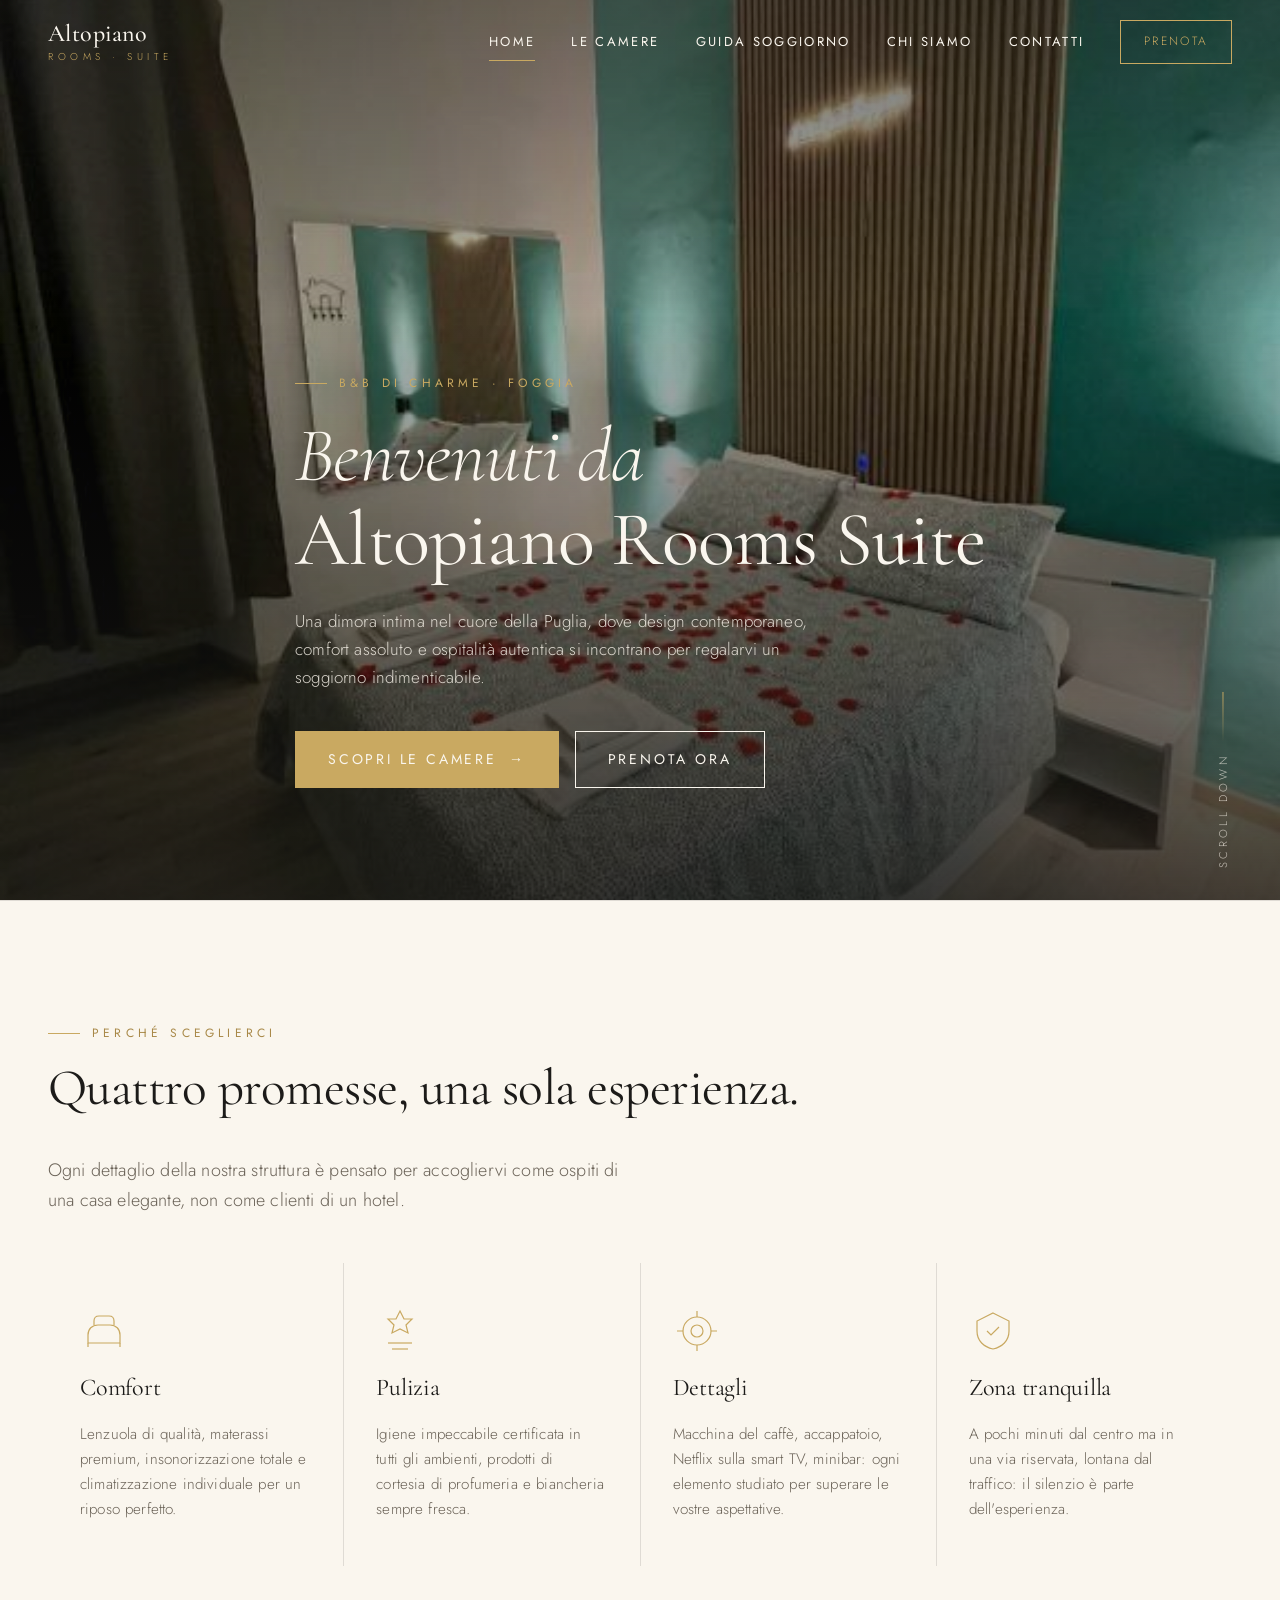
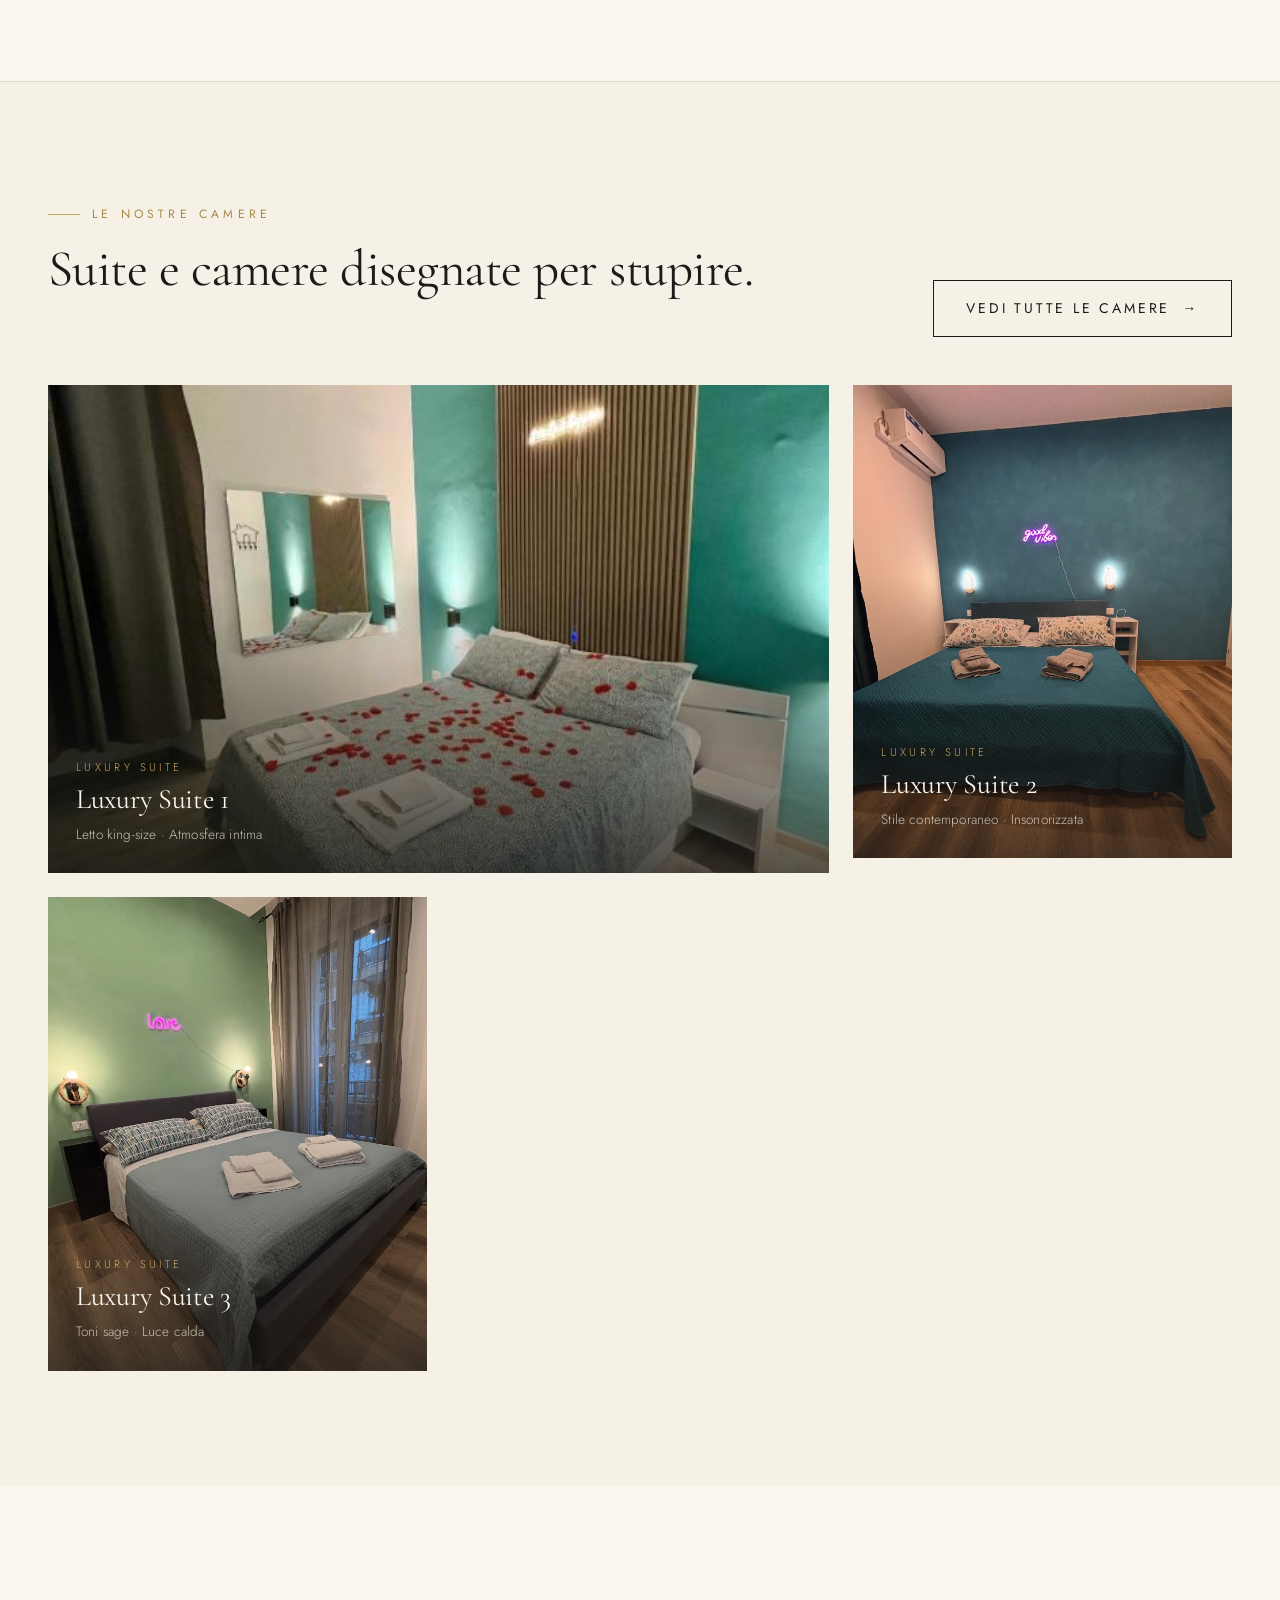
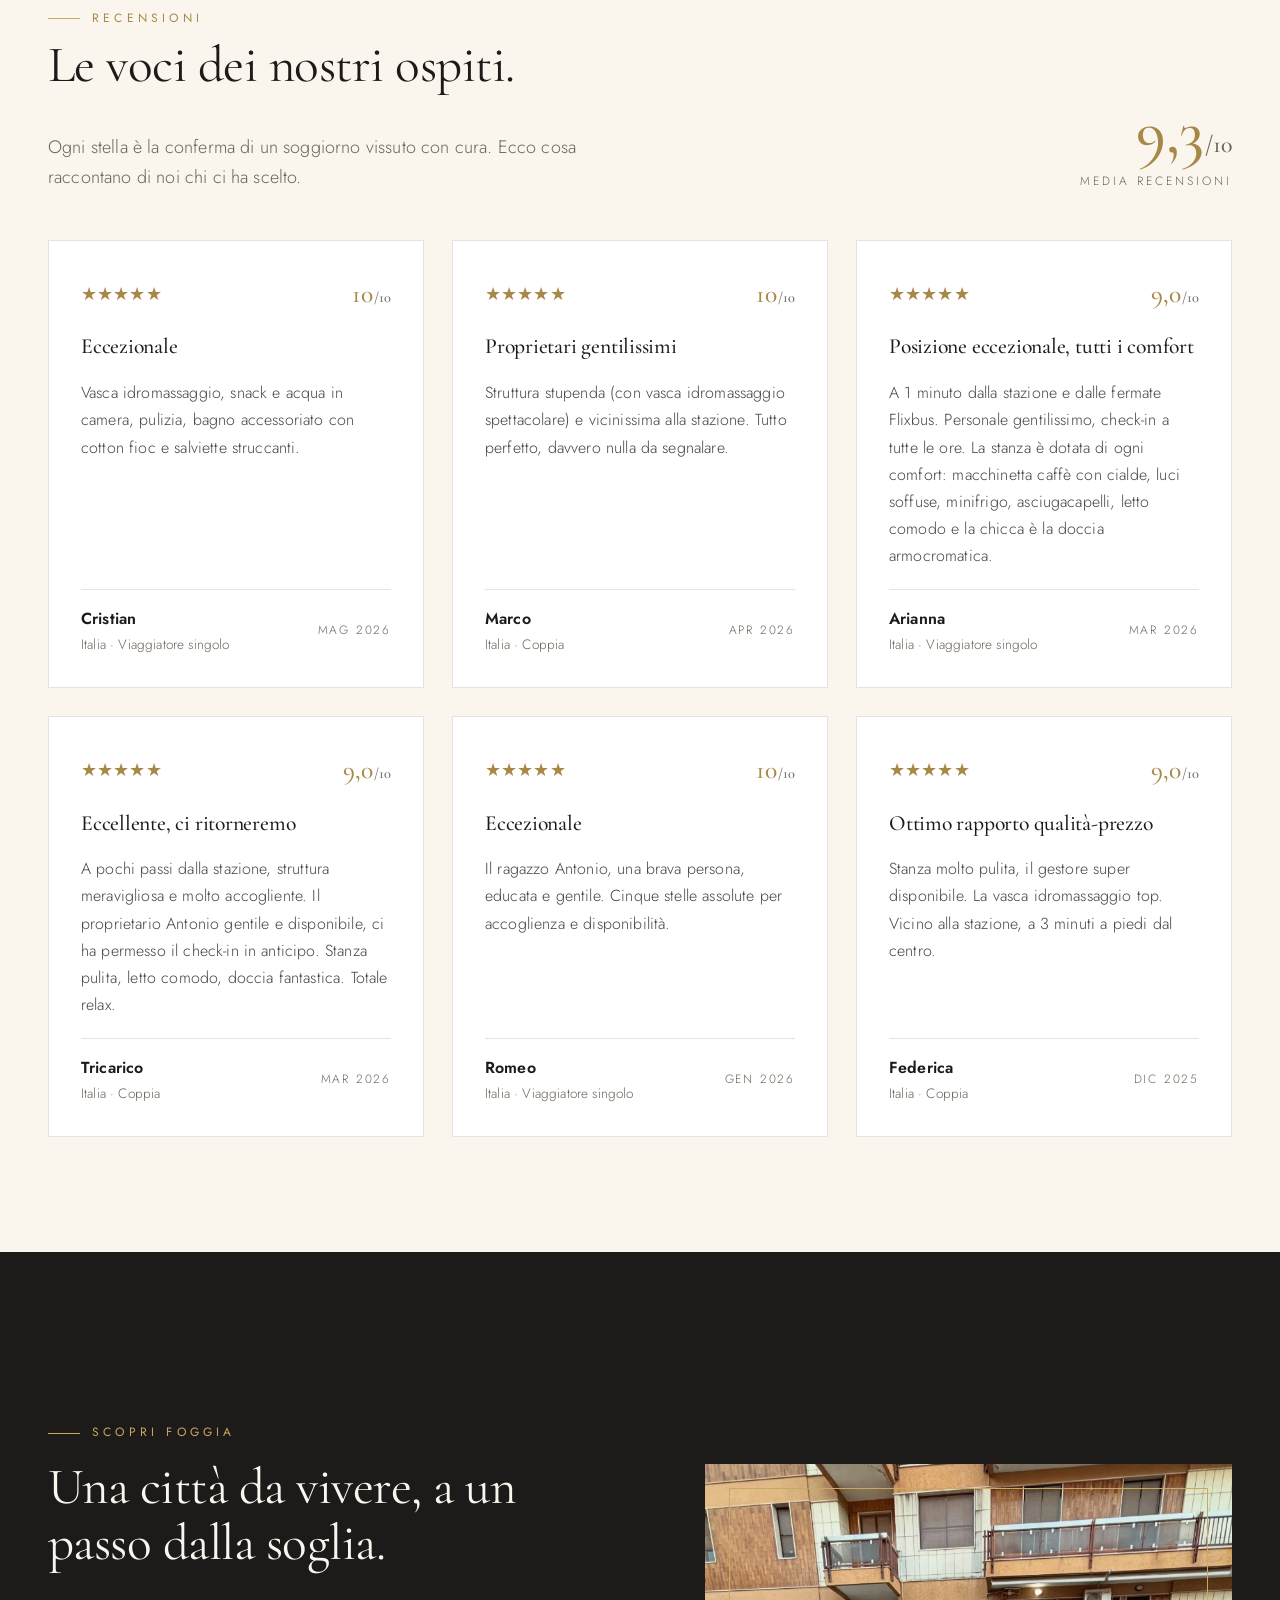
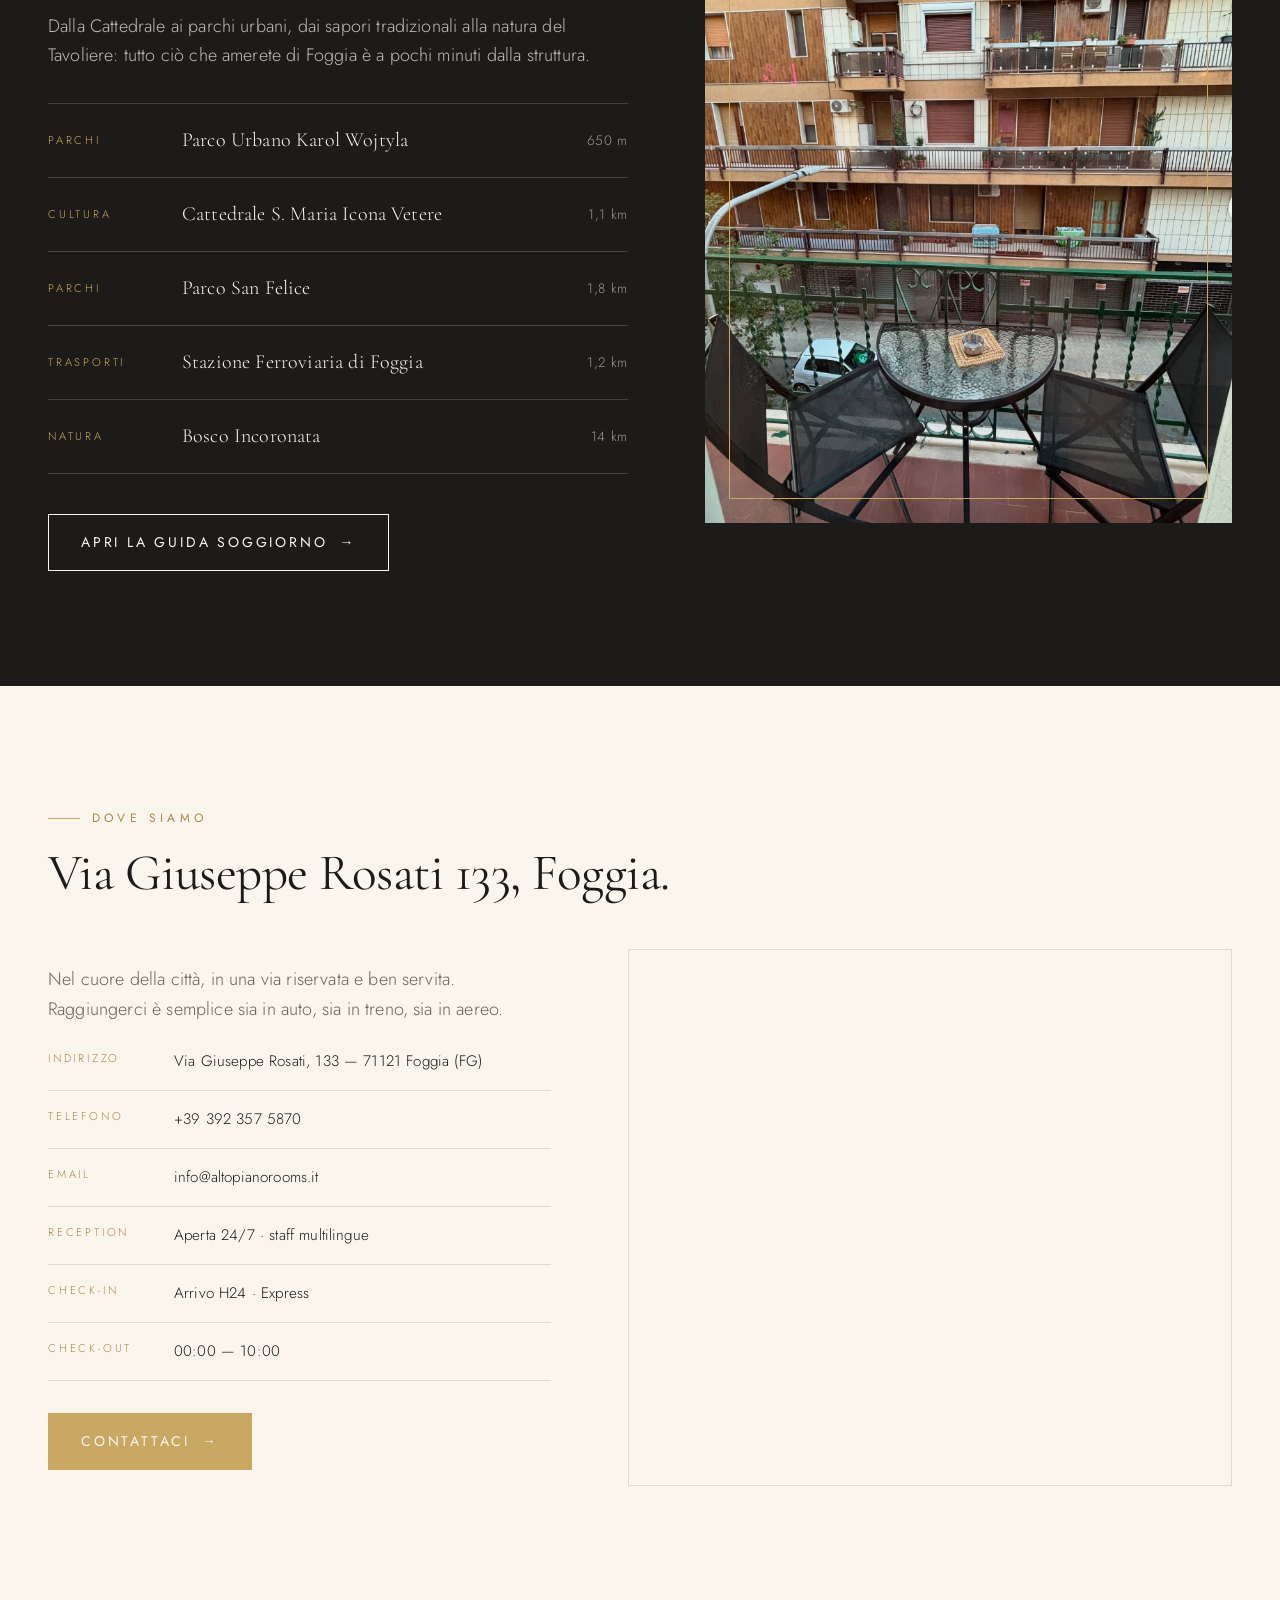
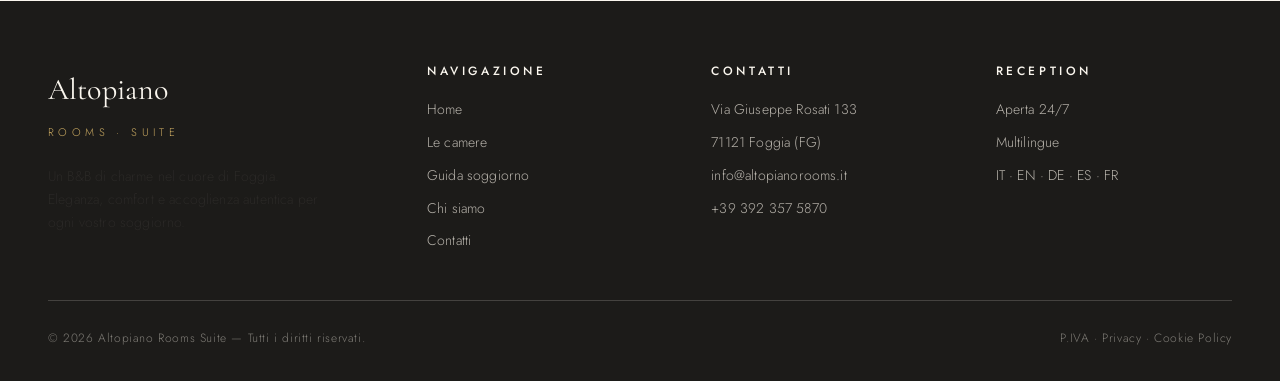
==== index.html @ 48d12ca9 "Primo commit - sito Altopiano Room Suite" ====
<!DOCTYPE html>
<html lang="it">
<head>
  <meta charset="UTF-8" />
  <meta name="viewport" content="width=device-width, initial-scale=1.0" />
  <title>Altopiano Rooms Suite — B&amp;B di charme a Foggia</title>
  <meta name="description" content="Altopiano Rooms Suite — soggiorno raffinato nel cuore di Foggia. Camere eleganti, jacuzzi, reception 24/7 e ospitalità pugliese.">

  <link rel="preconnect" href="https://fonts.googleapis.com" />
  <link rel="preconnect" href="https://fonts.gstatic.com" crossorigin />
  <link href="https://fonts.googleapis.com/css2?family=Cormorant+Garamond:ital,wght@0,300;0,400;0,500;0,600;1,300;1,400&family=Jost:wght@300;400;500;600&display=swap" rel="stylesheet" />

  <link rel="stylesheet" href="assets/css/style.css" />
</head>
<body>

  <!-- ============== NAV ============== -->
  <header class="nav nav--light" id="nav">
    <div class="wrap nav__inner">
      <a href="index.html" class="brand">
        <span class="brand__mark">Altopiano</span>
        <span class="brand__tag">Rooms · Suite</span>
      </a>

      <nav class="nav__menu" aria-label="Navigazione principale">
        <a class="nav__link is-active" href="index.html">Home</a>
        <a class="nav__link" href="camere.html">Le camere</a>
        <a class="nav__link" href="guida-soggiorno.html">Guida soggiorno</a>
        <a class="nav__link" href="chi-siamo.html">Chi siamo</a>
        <a class="nav__link" href="contatti.html">Contatti</a>
        <a class="nav__cta" href="contatti.html">Prenota</a>
      </nav>

      <button class="nav__toggle" aria-label="Menu" id="navToggle">
        <span></span><span></span><span></span>
      </button>
    </div>
  </header>

  <!-- ============== HERO ============== -->
  <section class="hero">
    <div class="hero__media">
      <img src="assets/images/camera-romance.jpg" alt="Camera Altopiano Rooms Suite" />
    </div>

    <div class="wrap hero__content">
      <span class="eyebrow hero__eyebrow">B&amp;B di charme · Foggia</span>
      <h1>
        Benvenuti da
        <span class="accent">Altopiano Rooms Suite</span>
      </h1>
      <p class="hero__sub">
        Una dimora intima nel cuore della Puglia, dove design contemporaneo,
        comfort assoluto e ospitalità autentica si incontrano per regalarvi
        un soggiorno indimenticabile.
      </p>
      <div class="hero__actions">
        <a class="btn btn--gold" href="camere.html">
          Scopri le camere
          <span class="arrow">→</span>
        </a>
        <a class="btn btn--ghost-light" href="contatti.html">Prenota ora</a>
      </div>
    </div>

    <span class="hero__scroll">Scroll down</span>
  </section>

  <!-- ============== PERCHÉ SCEGLIERCI ============== -->
  <section class="section why">
    <div class="wrap">
      <span class="eyebrow">Perché sceglierci</span>
      <h2 class="section-title">Quattro promesse, una sola esperienza.</h2>
      <p class="lead">
        Ogni dettaglio della nostra struttura è pensato per accogliervi
        come ospiti di una casa elegante, non come clienti di un hotel.
      </p>

      <div class="why__grid">
        <article class="feature reveal">
          <svg class="feature__icon" viewBox="0 0 48 48" fill="none" stroke="currentColor" stroke-width="1.2">
            <path d="M8 28c0-6 4-10 10-10h12c6 0 10 4 10 10v8H8v-8z"/>
            <path d="M14 18V14c0-3 2-5 5-5h10c3 0 5 2 5 5v4"/>
            <path d="M8 36v4M40 36v4"/>
          </svg>
          <h3>Comfort</h3>
          <p>Lenzuola di qualità, materassi premium, insonorizzazione totale e
             climatizzazione individuale per un riposo perfetto.</p>
        </article>

        <article class="feature reveal">
          <svg class="feature__icon" viewBox="0 0 48 48" fill="none" stroke="currentColor" stroke-width="1.2">
            <path d="M24 4l4 8h8l-6 6 2 8-8-4-8 4 2-8-6-6h8z"/>
            <path d="M12 36h24"/>
            <path d="M16 42h16"/>
          </svg>
          <h3>Pulizia</h3>
          <p>Igiene impeccabile certificata in tutti gli ambienti, prodotti di
             cortesia di profumeria e biancheria sempre fresca.</p>
        </article>

        <article class="feature reveal">
          <svg class="feature__icon" viewBox="0 0 48 48" fill="none" stroke="currentColor" stroke-width="1.2">
            <circle cx="24" cy="24" r="14"/>
            <circle cx="24" cy="24" r="6"/>
            <path d="M24 4v6M24 38v6M4 24h6M38 24h6"/>
          </svg>
          <h3>Dettagli</h3>
          <p>Macchina del caffè, accappatoio, Netflix sulla smart TV, minibar:
             ogni elemento studiato per superare le vostre aspettative.</p>
        </article>

        <article class="feature reveal">
          <svg class="feature__icon" viewBox="0 0 48 48" fill="none" stroke="currentColor" stroke-width="1.2">
            <path d="M24 6l16 8v10c0 10-7 16-16 18-9-2-16-8-16-18V14l16-8z"/>
            <path d="M18 24l4 4 8-8"/>
          </svg>
          <h3>Zona tranquilla</h3>
          <p>A pochi minuti dal centro ma in una via riservata, lontana dal
             traffico: il silenzio è parte dell'esperienza.</p>
        </article>
      </div>
    </div>
  </section>

  <!-- ============== SFOGLIA LE NOSTRE CAMERE ============== -->
  <section class="section">
    <div class="wrap">
      <div class="rooms__header">
        <div>
          <span class="eyebrow">Le nostre camere</span>
          <h2 class="section-title">Suite e camere disegnate per stupire.</h2>
        </div>
        <a class="btn btn--ghost" href="camere.html">
          Vedi tutte le camere <span class="arrow">→</span>
        </a>
      </div>

      <div class="rooms__grid">
        <a class="room-card room-card--lg" href="camere.html">
          <img src="assets/images/camera-romance.jpg" alt="Luxury Suite 1" />
          <div class="room-card__overlay">
            <span class="room-card__tag">Luxury Suite</span>
            <h3>Luxury Suite 1</h3>
            <span class="room-card__meta">Letto king-size · Atmosfera intima</span>
          </div>
        </a>

        <a class="room-card room-card--md" href="camere.html">
          <img src="assets/images/camera-goodvibes.png" alt="Luxury Suite 2" />
          <div class="room-card__overlay">
            <span class="room-card__tag">Luxury Suite</span>
            <h3>Luxury Suite 2</h3>
            <span class="room-card__meta">Stile contemporaneo · Insonorizzata</span>
          </div>
        </a>

        <a class="room-card room-card--md" href="camere.html">
          <img src="assets/images/camera-love.png" alt="Luxury Suite 3" />
          <div class="room-card__overlay">
            <span class="room-card__tag">Luxury Suite</span>
            <h3>Luxury Suite 3</h3>
            <span class="room-card__meta">Toni sage · Luce calda</span>
          </div>
        </a>
      </div>
    </div>
  </section>

  <!-- ============== RECENSIONI ============== -->
  <section class="section reviews" style="background:var(--ivory-warm, #f5f0e6);">
    <div class="wrap">
      <div style="display:flex; flex-wrap:wrap; align-items:end; justify-content:space-between; gap:2rem; margin-bottom:3rem;">
        <div>
          <span class="eyebrow">Recensioni</span>
          <h2 class="section-title" style="margin-top:.5rem;">Le voci dei nostri ospiti.</h2>
          <p class="lead" style="max-width:560px;">
            Ogni stella è la conferma di un soggiorno vissuto con cura.
            Ecco cosa raccontano di noi chi ci ha scelto.
          </p>
        </div>
        <div style="text-align:right;">
          <div style="font-family:var(--serif, 'Cormorant Garamond', serif); font-size:4rem; line-height:1; color:var(--sand-dark, #b8975a); font-weight:500;">9,3<span style="font-size:1.5rem; color:var(--muted, #999);">/10</span></div>
          <div style="font-size:.75rem; letter-spacing:.25em; text-transform:uppercase; color:var(--muted, #999); margin-top:.5rem;">Media recensioni</div>
        </div>
      </div>

      <div style="display:grid; grid-template-columns:repeat(auto-fit, minmax(300px, 1fr)); gap:1.75rem;">

        <!-- Recensione 1 -->
        <article style="background:#fff; padding:2rem; border:1px solid var(--line, #e5dfd3); display:flex; flex-direction:column; gap:1.25rem;">
          <div style="display:flex; align-items:center; justify-content:space-between;">
            <div style="display:flex; gap:.2rem; color:var(--sand-dark, #b8975a); font-size:1.1rem;">★★★★★</div>
            <span style="font-family:var(--serif, 'Cormorant Garamond', serif); font-size:1.6rem; color:var(--sand-dark, #b8975a); font-weight:500;">10<span style="font-size:.9rem; color:var(--muted, #999);">/10</span></span>
          </div>
          <h3 style="font-family:var(--serif, 'Cormorant Garamond', serif); font-size:1.35rem; margin:0; font-weight:500;">Eccezionale</h3>
          <p style="margin:0; line-height:1.7; color:#444;">
            Vasca idromassaggio, snack e acqua in camera, pulizia, bagno
            accessoriato con cotton fioc e salviette struccanti.
          </p>
          <div style="margin-top:auto; padding-top:1rem; border-top:1px solid var(--line, #e5dfd3); display:flex; justify-content:space-between; align-items:center;">
            <div>
              <div style="font-weight:600;">Cristian</div>
              <div style="font-size:.85rem; color:var(--muted, #999);">Italia · Viaggiatore singolo</div>
            </div>
            <span style="font-size:.75rem; letter-spacing:.15em; text-transform:uppercase; color:var(--muted, #999);">Mag 2026</span>
          </div>
        </article>

        <!-- Recensione 2 -->
        <article style="background:#fff; padding:2rem; border:1px solid var(--line, #e5dfd3); display:flex; flex-direction:column; gap:1.25rem;">
          <div style="display:flex; align-items:center; justify-content:space-between;">
            <div style="display:flex; gap:.2rem; color:var(--sand-dark, #b8975a); font-size:1.1rem;">★★★★★</div>
            <span style="font-family:var(--serif, 'Cormorant Garamond', serif); font-size:1.6rem; color:var(--sand-dark, #b8975a); font-weight:500;">10<span style="font-size:.9rem; color:var(--muted, #999);">/10</span></span>
          </div>
          <h3 style="font-family:var(--serif, 'Cormorant Garamond', serif); font-size:1.35rem; margin:0; font-weight:500;">Proprietari gentilissimi</h3>
          <p style="margin:0; line-height:1.7; color:#444;">
            Struttura stupenda (con vasca idromassaggio spettacolare) e vicinissima
            alla stazione. Tutto perfetto, davvero nulla da segnalare.
          </p>
          <div style="margin-top:auto; padding-top:1rem; border-top:1px solid var(--line, #e5dfd3); display:flex; justify-content:space-between; align-items:center;">
            <div>
              <div style="font-weight:600;">Marco</div>
              <div style="font-size:.85rem; color:var(--muted, #999);">Italia · Coppia</div>
            </div>
            <span style="font-size:.75rem; letter-spacing:.15em; text-transform:uppercase; color:var(--muted, #999);">Apr 2026</span>
          </div>
        </article>

        <!-- Recensione 3 -->
        <article style="background:#fff; padding:2rem; border:1px solid var(--line, #e5dfd3); display:flex; flex-direction:column; gap:1.25rem;">
          <div style="display:flex; align-items:center; justify-content:space-between;">
            <div style="display:flex; gap:.2rem; color:var(--sand-dark, #b8975a); font-size:1.1rem;">★★★★★</div>
            <span style="font-family:var(--serif, 'Cormorant Garamond', serif); font-size:1.6rem; color:var(--sand-dark, #b8975a); font-weight:500;">9,0<span style="font-size:.9rem; color:var(--muted, #999);">/10</span></span>
          </div>
          <h3 style="font-family:var(--serif, 'Cormorant Garamond', serif); font-size:1.35rem; margin:0; font-weight:500;">Posizione eccezionale, tutti i comfort</h3>
          <p style="margin:0; line-height:1.7; color:#444;">
            A 1 minuto dalla stazione e dalle fermate Flixbus. Personale gentilissimo,
            check-in a tutte le ore. La stanza è dotata di ogni comfort: macchinetta
            caffè con cialde, luci soffuse, minifrigo, asciugacapelli, letto comodo
            e la chicca è la doccia armocromatica.
          </p>
          <div style="margin-top:auto; padding-top:1rem; border-top:1px solid var(--line, #e5dfd3); display:flex; justify-content:space-between; align-items:center;">
            <div>
              <div style="font-weight:600;">Arianna</div>
              <div style="font-size:.85rem; color:var(--muted, #999);">Italia · Viaggiatore singolo</div>
            </div>
            <span style="font-size:.75rem; letter-spacing:.15em; text-transform:uppercase; color:var(--muted, #999);">Mar 2026</span>
          </div>
        </article>

        <!-- Recensione 4 -->
        <article style="background:#fff; padding:2rem; border:1px solid var(--line, #e5dfd3); display:flex; flex-direction:column; gap:1.25rem;">
          <div style="display:flex; align-items:center; justify-content:space-between;">
            <div style="display:flex; gap:.2rem; color:var(--sand-dark, #b8975a); font-size:1.1rem;">★★★★★</div>
            <span style="font-family:var(--serif, 'Cormorant Garamond', serif); font-size:1.6rem; color:var(--sand-dark, #b8975a); font-weight:500;">9,0<span style="font-size:.9rem; color:var(--muted, #999);">/10</span></span>
          </div>
          <h3 style="font-family:var(--serif, 'Cormorant Garamond', serif); font-size:1.35rem; margin:0; font-weight:500;">Eccellente, ci ritorneremo</h3>
          <p style="margin:0; line-height:1.7; color:#444;">
            A pochi passi dalla stazione, struttura meravigliosa e molto accogliente.
            Il proprietario Antonio gentile e disponibile, ci ha permesso il check-in
            in anticipo. Stanza pulita, letto comodo, doccia fantastica. Totale relax.
          </p>
          <div style="margin-top:auto; padding-top:1rem; border-top:1px solid var(--line, #e5dfd3); display:flex; justify-content:space-between; align-items:center;">
            <div>
              <div style="font-weight:600;">Tricarico</div>
              <div style="font-size:.85rem; color:var(--muted, #999);">Italia · Coppia</div>
            </div>
            <span style="font-size:.75rem; letter-spacing:.15em; text-transform:uppercase; color:var(--muted, #999);">Mar 2026</span>
          </div>
        </article>

        <!-- Recensione 5 -->
        <article style="background:#fff; padding:2rem; border:1px solid var(--line, #e5dfd3); display:flex; flex-direction:column; gap:1.25rem;">
          <div style="display:flex; align-items:center; justify-content:space-between;">
            <div style="display:flex; gap:.2rem; color:var(--sand-dark, #b8975a); font-size:1.1rem;">★★★★★</div>
            <span style="font-family:var(--serif, 'Cormorant Garamond', serif); font-size:1.6rem; color:var(--sand-dark, #b8975a); font-weight:500;">10<span style="font-size:.9rem; color:var(--muted, #999);">/10</span></span>
          </div>
          <h3 style="font-family:var(--serif, 'Cormorant Garamond', serif); font-size:1.35rem; margin:0; font-weight:500;">Eccezionale</h3>
          <p style="margin:0; line-height:1.7; color:#444;">
            Il ragazzo Antonio, una brava persona, educata e gentile. Cinque stelle
            assolute per accoglienza e disponibilità.
          </p>
          <div style="margin-top:auto; padding-top:1rem; border-top:1px solid var(--line, #e5dfd3); display:flex; justify-content:space-between; align-items:center;">
            <div>
              <div style="font-weight:600;">Romeo</div>
              <div style="font-size:.85rem; color:var(--muted, #999);">Italia · Viaggiatore singolo</div>
            </div>
            <span style="font-size:.75rem; letter-spacing:.15em; text-transform:uppercase; color:var(--muted, #999);">Gen 2026</span>
          </div>
        </article>

        <!-- Recensione 6 -->
        <article style="background:#fff; padding:2rem; border:1px solid var(--line, #e5dfd3); display:flex; flex-direction:column; gap:1.25rem;">
          <div style="display:flex; align-items:center; justify-content:space-between;">
            <div style="display:flex; gap:.2rem; color:var(--sand-dark, #b8975a); font-size:1.1rem;">★★★★★</div>
            <span style="font-family:var(--serif, 'Cormorant Garamond', serif); font-size:1.6rem; color:var(--sand-dark, #b8975a); font-weight:500;">9,0<span style="font-size:.9rem; color:var(--muted, #999);">/10</span></span>
          </div>
          <h3 style="font-family:var(--serif, 'Cormorant Garamond', serif); font-size:1.35rem; margin:0; font-weight:500;">Ottimo rapporto qualità-prezzo</h3>
          <p style="margin:0; line-height:1.7; color:#444;">
            Stanza molto pulita, il gestore super disponibile. La vasca idromassaggio
            top. Vicino alla stazione, a 3 minuti a piedi dal centro.
          </p>
          <div style="margin-top:auto; padding-top:1rem; border-top:1px solid var(--line, #e5dfd3); display:flex; justify-content:space-between; align-items:center;">
            <div>
              <div style="font-weight:600;">Federica</div>
              <div style="font-size:.85rem; color:var(--muted, #999);">Italia · Coppia</div>
            </div>
            <span style="font-size:.75rem; letter-spacing:.15em; text-transform:uppercase; color:var(--muted, #999);">Dic 2025</span>
          </div>
        </article>

      </div>
    </div>
  </section>

  <!-- ============== SCOPRI FOGGIA ============== -->
  <section class="section foggia">
    <div class="wrap">
      <div class="foggia__grid">
        <div>
          <span class="eyebrow">Scopri Foggia</span>
          <h2 class="section-title">Una città da vivere, a un passo dalla soglia.</h2>
          <p class="lead">
            Dalla Cattedrale ai parchi urbani, dai sapori tradizionali alla
            natura del Tavoliere: tutto ciò che amerete di Foggia è a pochi
            minuti dalla struttura.
          </p>

          <div class="foggia__list">
            <div class="foggia__item">
              <span class="foggia__item__cat">Parchi</span>
              <span class="foggia__item__name">Parco Urbano Karol Wojtyla</span>
              <span class="foggia__item__dist">650 m</span>
            </div>
            <div class="foggia__item">
              <span class="foggia__item__cat">Cultura</span>
              <span class="foggia__item__name">Cattedrale S. Maria Icona Vetere</span>
              <span class="foggia__item__dist">1,1 km</span>
            </div>
            <div class="foggia__item">
              <span class="foggia__item__cat">Parchi</span>
              <span class="foggia__item__name">Parco San Felice</span>
              <span class="foggia__item__dist">1,8 km</span>
            </div>
            <div class="foggia__item">
              <span class="foggia__item__cat">Trasporti</span>
              <span class="foggia__item__name">Stazione Ferroviaria di Foggia</span>
              <span class="foggia__item__dist">1,2 km</span>
            </div>
            <div class="foggia__item">
              <span class="foggia__item__cat">Natura</span>
              <span class="foggia__item__name">Bosco Incoronata</span>
              <span class="foggia__item__dist">14 km</span>
            </div>
          </div>

          <div style="margin-top:2.5rem;">
            <a class="btn btn--ghost-light" href="guida-soggiorno.html">
              Apri la guida soggiorno <span class="arrow">→</span>
            </a>
          </div>
        </div>

        <div class="foggia__image">
          <img src="assets/images/balcone.png" alt="Vista dalla terrazza" />
        </div>
      </div>
    </div>
  </section>

  <!-- ============== DOVE SIAMO ============== -->
  <section class="section location" id="dove-siamo">
    <div class="wrap">
      <span class="eyebrow">Dove siamo</span>
      <h2 class="section-title">Via Giuseppe Rosati 133, Foggia.</h2>

      <div class="location__grid">
        <div class="location__info">
          <p class="lead">
            Nel cuore della città, in una via riservata e ben servita. Raggiungerci
            è semplice sia in auto, sia in treno, sia in aereo.
          </p>
          <ul>
            <li><span>Indirizzo</span><span>Via Giuseppe Rosati, 133 — 71121 Foggia (FG)</span></li>
            <li><span>Telefono</span><span>+39 392 357 5870</span></li>
            <li><span>Email</span><span>info@altopianorooms.it</span></li>
            <li><span>Reception</span><span>Aperta 24/7 · staff multilingue</span></li>
            <li><span>Check-in</span><span>Arrivo H24 · Express</span></li>
            <li><span>Check-out</span><span>00:00 — 10:00</span></li>
          </ul>

          <div style="margin-top:2rem;">
            <a class="btn btn--gold" href="contatti.html">
              Contattaci <span class="arrow">→</span>
            </a>
          </div>
        </div>

        <div class="location__map">
          <iframe
            src="https://www.google.com/maps?q=Via+Giuseppe+Rosati+133,+Foggia&output=embed"
            loading="lazy"
            referrerpolicy="no-referrer-when-downgrade"
            allowfullscreen
            title="Mappa Altopiano Rooms Suite">
          </iframe>
        </div>
      </div>
    </div>
  </section>

  <!-- ============== FOOTER ============== -->
  <footer class="footer">
    <div class="wrap">
      <div class="footer__grid">
        <div>
          <div class="footer__brand">Altopiano</div>
          <div class="footer__tag">Rooms · Suite</div>
          <p class="footer__about">
            Un B&amp;B di charme nel cuore di Foggia. Eleganza,
            comfort e accoglienza autentica per ogni vostro soggiorno.
          </p>
        </div>

        <div>
          <h4>Navigazione</h4>
          <ul class="footer__list">
            <li><a href="index.html">Home</a></li>
            <li><a href="camere.html">Le camere</a></li>
            <li><a href="guida-soggiorno.html">Guida soggiorno</a></li>
            <li><a href="chi-siamo.html">Chi siamo</a></li>
            <li><a href="contatti.html">Contatti</a></li>
          </ul>
        </div>

        <div>
          <h4>Contatti</h4>
          <ul class="footer__list">
            <li>Via Giuseppe Rosati 133</li>
            <li>71121 Foggia (FG)</li>
            <li>info@altopianorooms.it</li>
            <li>+39 392 357 5870</li>
          </ul>
        </div>

        <div>
          <h4>Reception</h4>
          <ul class="footer__list">
            <li>Aperta 24/7</li>
            <li>Multilingue</li>
            <li>IT · EN · DE · ES · FR</li>
          </ul>
        </div>
      </div>

      <div class="footer__bottom">
        <span>© 2026 Altopiano Rooms Suite — Tutti i diritti riservati.</span>
        <span>P.IVA · Privacy · Cookie Policy</span>
      </div>
    </div>
  </footer>

  <script src="assets/js/main.js"></script>
</body>
</html>
---- assets/css/style.css ----
/* =========================================================
   ALTOPIANO ROOMS SUITE — Stylesheet
   Palette: Ivory · Antracite · Oro Sabbia · Verde Bosco
   Type:    Cormorant Garamond (serif) + Jost (sans)
   ========================================================= */

/* ---------- Reset ---------- */
*,
*::before,
*::after { box-sizing: border-box; margin: 0; padding: 0; }

html { scroll-behavior: smooth; -webkit-font-smoothing: antialiased; }

img { display: block; max-width: 100%; height: auto; }

a { color: inherit; text-decoration: none; }

button { font: inherit; cursor: pointer; border: none; background: none; }

ul { list-style: none; }

/* ---------- Tokens ---------- */
:root {
  /* Colors */
  --ivory:        #F6F1E7;
  --ivory-warm:   #FAF6EE;
  --cream:        #EFE7D6;
  --sand:         #C9A961;
  --sand-dark:    #A88847;
  --anthracite:   #1C1B19;
  --charcoal:     #2A2826;
  --muted:        #6B6358;
  --line:         rgba(28, 27, 25, 0.12);
  --line-light:   rgba(246, 241, 231, 0.18);

  /* Type */
  --serif: 'Cormorant Garamond', 'Times New Roman', serif;
  --sans:  'Jost', 'Helvetica Neue', sans-serif;

  /* Layout */
  --max:    1280px;
  --gutter: clamp(1.25rem, 4vw, 3rem);
  --radius: 2px;

  /* Motion */
  --ease: cubic-bezier(.22, 1, .36, 1);
}

/* ---------- Base ---------- */
body {
  font-family: var(--sans);
  font-weight: 300;
  color: var(--anthracite);
  background: var(--ivory);
  line-height: 1.65;
  letter-spacing: 0.01em;
}

h1, h2, h3, h4 {
  font-family: var(--serif);
  font-weight: 500;
  color: var(--anthracite);
  line-height: 1.1;
  letter-spacing: -0.01em;
}

h1 { font-size: clamp(2.5rem, 6vw, 5rem); font-weight: 400; }
h2 { font-size: clamp(2rem, 4vw, 3.25rem); font-weight: 400; }
h3 { font-size: clamp(1.4rem, 2.2vw, 1.875rem); }

p { color: var(--charcoal); }

/* ---------- Utilities ---------- */
.wrap {
  max-width: var(--max);
  margin-inline: auto;
  padding-inline: var(--gutter);
}

.eyebrow {
  font-family: var(--sans);
  font-size: 0.75rem;
  font-weight: 400;
  letter-spacing: 0.35em;
  text-transform: uppercase;
  color: var(--sand-dark);
  display: inline-flex;
  align-items: center;
  gap: 0.75rem;
}

.eyebrow::before {
  content: "";
  width: 32px;
  height: 1px;
  background: var(--sand);
}

.section { padding-block: clamp(4rem, 9vw, 8rem); }

.section-title {
  margin-top: 1rem;
  margin-bottom: 2.5rem;
  max-width: 38ch;
}

.lead {
  font-size: 1.125rem;
  color: var(--muted);
  max-width: 58ch;
}

.divider {
  width: 60px;
  height: 1px;
  background: var(--sand);
  margin: 1.5rem 0;
}

/* ---------- Buttons ---------- */
.btn {
  display: inline-flex;
  align-items: center;
  gap: 0.75rem;
  padding: 1rem 2rem;
  font-family: var(--sans);
  font-weight: 400;
  font-size: 0.875rem;
  letter-spacing: 0.2em;
  text-transform: uppercase;
  transition: all 0.4s var(--ease);
  border: 1px solid currentColor;
  position: relative;
  overflow: hidden;
}

.btn--gold {
  background: var(--sand);
  color: var(--ivory-warm);
  border-color: var(--sand);
}
.btn--gold:hover {
  background: var(--anthracite);
  border-color: var(--anthracite);
  color: var(--ivory-warm);
}

.btn--ghost {
  color: var(--anthracite);
  border-color: var(--anthracite);
  background: transparent;
}
.btn--ghost:hover { background: var(--anthracite); color: var(--ivory-warm); }

.btn--ghost-light {
  color: var(--ivory-warm);
  border-color: var(--ivory-warm);
  background: transparent;
}
.btn--ghost-light:hover { background: var(--ivory-warm); color: var(--anthracite); }

.btn .arrow { transition: transform 0.4s var(--ease); }
.btn:hover .arrow { transform: translateX(4px); }

/* ---------- Navbar ---------- */
.nav {
  position: fixed;
  inset: 0 0 auto 0;
  z-index: 50;
  padding-block: 1.25rem;
  transition: background 0.4s var(--ease), backdrop-filter 0.4s var(--ease), padding 0.4s var(--ease);
}
.nav--scrolled {
  background: rgba(246, 241, 231, 0.92);
  backdrop-filter: blur(14px);
  -webkit-backdrop-filter: blur(14px);
  padding-block: 0.75rem;
  border-bottom: 1px solid var(--line);
}

.nav__inner {
  display: flex;
  align-items: center;
  justify-content: space-between;
  gap: 2rem;
}

.brand {
  display: flex;
  flex-direction: column;
  line-height: 1;
}
.brand__mark {
  font-family: var(--serif);
  font-size: 1.5rem;
  font-weight: 500;
  letter-spacing: 0.02em;
  color: var(--anthracite);
}
.nav--light .brand__mark { color: var(--ivory-warm); }
.nav--scrolled .brand__mark { color: var(--anthracite); }

.brand__tag {
  font-family: var(--sans);
  font-size: 0.625rem;
  letter-spacing: 0.45em;
  text-transform: uppercase;
  color: var(--sand);
  margin-top: 0.35rem;
}

.nav__menu {
  display: flex;
  gap: 2.25rem;
  align-items: center;
}

.nav__link {
  font-family: var(--sans);
  font-size: 0.8125rem;
  font-weight: 400;
  letter-spacing: 0.18em;
  text-transform: uppercase;
  color: var(--anthracite);
  position: relative;
  padding-block: 0.25rem;
  transition: color 0.3s var(--ease);
}
.nav--light .nav__link { color: var(--ivory-warm); }
.nav--scrolled .nav__link { color: var(--anthracite); }

.nav__link::after {
  content: "";
  position: absolute;
  left: 50%;
  bottom: -4px;
  width: 0;
  height: 1px;
  background: var(--sand);
  transition: width 0.35s var(--ease), left 0.35s var(--ease);
}
.nav__link:hover::after,
.nav__link.is-active::after { width: 100%; left: 0; }

.nav__cta {
  padding: 0.7rem 1.4rem;
  font-size: 0.75rem;
  letter-spacing: 0.2em;
  border: 1px solid var(--sand);
  color: var(--sand);
  text-transform: uppercase;
  transition: all 0.35s var(--ease);
}
.nav__cta:hover { background: var(--sand); color: var(--ivory-warm); }

.nav__toggle {
  display: none;
  width: 32px;
  height: 32px;
  flex-direction: column;
  justify-content: center;
  gap: 6px;
  align-items: flex-end;
}
.nav__toggle span {
  display: block;
  width: 24px;
  height: 1px;
  background: var(--anthracite);
  transition: all 0.35s var(--ease);
}
.nav--light .nav__toggle span { background: var(--ivory-warm); }
.nav--scrolled .nav__toggle span { background: var(--anthracite); }
.nav__toggle span:nth-child(2) { width: 16px; }

.nav.is-open .nav__toggle span:nth-child(1) { transform: rotate(45deg) translate(5px, 5px); width: 24px; }
.nav.is-open .nav__toggle span:nth-child(2) { opacity: 0; }
.nav.is-open .nav__toggle span:nth-child(3) { transform: rotate(-45deg) translate(5px, -5px); width: 24px; }

/* ---------- Hero ---------- */
.hero {
  position: relative;
  min-height: 100vh;
  display: flex;
  align-items: flex-end;
  color: var(--ivory-warm);
  overflow: hidden;
}
.hero__media {
  position: absolute;
  inset: 0;
  z-index: -2;
}
.hero__media img {
  width: 100%;
  height: 100%;
  object-fit: cover;
  filter: brightness(0.7);
  animation: heroZoom 14s var(--ease) forwards;
}
@keyframes heroZoom {
  from { transform: scale(1.08); }
  to   { transform: scale(1); }
}
.hero::after {
  content: "";
  position: absolute;
  inset: 0;
  background: linear-gradient(180deg, rgba(28,27,25,0.4) 0%, rgba(28,27,25,0) 35%, rgba(28,27,25,0.75) 100%);
  z-index: -1;
}

.hero__content {
  padding-bottom: clamp(4rem, 9vw, 7rem);
  padding-top: clamp(8rem, 14vw, 12rem);
  max-width: 980px;
}
.hero__eyebrow {
  color: var(--sand);
  margin-bottom: 1.25rem;
}
.hero__eyebrow::before { background: var(--sand); }

.hero h1 {
  color: var(--ivory-warm);
  font-weight: 300;
  font-style: italic;
}
.hero h1 .accent {
  display: block;
  font-style: normal;
  font-weight: 400;
}

.hero__sub {
  margin-top: 1.5rem;
  color: rgba(246, 241, 231, 0.85);
  font-size: 1.0625rem;
  max-width: 56ch;
  font-weight: 300;
}

.hero__actions {
  margin-top: 2.5rem;
  display: flex;
  gap: 1rem;
  flex-wrap: wrap;
}

.hero__scroll {
  position: absolute;
  bottom: 2rem;
  right: var(--gutter);
  display: flex;
  align-items: center;
  gap: 0.75rem;
  font-size: 0.7rem;
  letter-spacing: 0.3em;
  text-transform: uppercase;
  color: rgba(246, 241, 231, 0.7);
  writing-mode: vertical-rl;
  transform: rotate(180deg);
}
.hero__scroll::after {
  content: "";
  width: 1px;
  height: 50px;
  background: linear-gradient(to top, var(--sand), transparent);
}

/* ---------- Featurettes / Why ---------- */
.why {
  background: var(--ivory-warm);
  border-block: 1px solid var(--line);
}
.why__grid {
  display: grid;
  grid-template-columns: repeat(4, 1fr);
  gap: 1px;
  background: var(--line);
  margin-top: 3rem;
}
.feature {
  background: var(--ivory-warm);
  padding: 2.75rem 2rem;
  display: flex;
  flex-direction: column;
  gap: 1.25rem;
  transition: background 0.4s var(--ease);
}
.feature:hover { background: var(--cream); }
.feature__icon {
  width: 48px;
  height: 48px;
  color: var(--sand);
}
.feature h3 {
  font-size: 1.5rem;
  font-weight: 400;
}
.feature p {
  font-size: 0.95rem;
  color: var(--muted);
}

/* ---------- Rooms (grid) ---------- */
.rooms__header {
  display: flex;
  align-items: flex-end;
  justify-content: space-between;
  gap: 2rem;
  margin-bottom: 3rem;
  flex-wrap: wrap;
}
.rooms__grid {
  display: grid;
  grid-template-columns: repeat(12, 1fr);
  gap: 1.5rem;
}
.room-card {
  position: relative;
  overflow: hidden;
  cursor: pointer;
}
.room-card--lg { grid-column: span 8; aspect-ratio: 16/10; }
.room-card--md { grid-column: span 4; aspect-ratio: 4/5; }
.room-card--sm { grid-column: span 4; aspect-ratio: 4/5; }

.room-card img {
  width: 100%;
  height: 100%;
  object-fit: cover;
  transition: transform 1.2s var(--ease);
}
.room-card:hover img { transform: scale(1.06); }

.room-card__overlay {
  position: absolute;
  inset: 0;
  background: linear-gradient(180deg, rgba(28,27,25,0) 40%, rgba(28,27,25,0.75) 100%);
  display: flex;
  flex-direction: column;
  justify-content: flex-end;
  padding: 1.75rem;
  color: var(--ivory-warm);
}
.room-card__tag {
  font-size: 0.7rem;
  letter-spacing: 0.3em;
  text-transform: uppercase;
  color: var(--sand);
}
.room-card h3 {
  color: var(--ivory-warm);
  margin-top: 0.5rem;
  font-weight: 400;
}
.room-card__meta {
  margin-top: 0.5rem;
  font-size: 0.85rem;
  color: rgba(246, 241, 231, 0.75);
}

/* ---------- Foggia ---------- */
.foggia {
  background: var(--anthracite);
  color: var(--ivory-warm);
}
.foggia h2 { color: var(--ivory-warm); }
.foggia p  { color: rgba(246, 241, 231, 0.75); }
.foggia .eyebrow { color: var(--sand); }
.foggia .eyebrow::before { background: var(--sand); }
.foggia .divider { background: var(--sand); }

.foggia__grid {
  display: grid;
  grid-template-columns: 1.1fr 1fr;
  gap: clamp(2rem, 6vw, 5rem);
  align-items: center;
  margin-top: 3rem;
}

.foggia__list {
  display: grid;
  gap: 0;
  margin-top: 2rem;
  border-top: 1px solid var(--line-light);
}
.foggia__item {
  display: grid;
  grid-template-columns: 110px 1fr auto;
  align-items: center;
  gap: 1.5rem;
  padding: 1.25rem 0;
  border-bottom: 1px solid var(--line-light);
}
.foggia__item__cat {
  font-size: 0.7rem;
  letter-spacing: 0.25em;
  text-transform: uppercase;
  color: var(--sand);
}
.foggia__item__name {
  font-family: var(--serif);
  font-size: 1.25rem;
  color: var(--ivory-warm);
}
.foggia__item__dist {
  font-size: 0.85rem;
  color: rgba(246, 241, 231, 0.6);
  letter-spacing: 0.05em;
}

.foggia__image {
  position: relative;
  aspect-ratio: 4/5;
  overflow: hidden;
}
.foggia__image img {
  width: 100%; height: 100%; object-fit: cover;
}
.foggia__image::after {
  content: "";
  position: absolute;
  inset: 1.5rem;
  border: 1px solid var(--sand);
  pointer-events: none;
}

/* ---------- Location / Map ---------- */
.location {
  background: var(--ivory-warm);
}
.location__grid {
  display: grid;
  grid-template-columns: 1fr 1.2fr;
  gap: clamp(2rem, 6vw, 5rem);
  align-items: stretch;
  margin-top: 3rem;
}
.location__info { padding-block: 1rem; }
.location__info ul { display: grid; gap: 1rem; margin-top: 1.5rem; }
.location__info li {
  display: grid;
  grid-template-columns: 110px 1fr;
  gap: 1rem;
  padding-bottom: 1rem;
  border-bottom: 1px solid var(--line);
  font-size: 0.95rem;
}
.location__info li span:first-child {
  font-size: 0.7rem;
  letter-spacing: 0.25em;
  text-transform: uppercase;
  color: var(--sand-dark);
}
.location__map {
  position: relative;
  min-height: 460px;
  overflow: hidden;
  border: 1px solid var(--line);
}
.location__map iframe {
  position: absolute;
  inset: 0;
  width: 100%;
  height: 100%;
  border: 0;
  filter: grayscale(0.3) contrast(0.95);
}

/* ---------- Footer ---------- */
.footer {
  background: var(--anthracite);
  color: rgba(246, 241, 231, 0.7);
  padding-block: 4rem 2rem;
  font-size: 0.875rem;
}
.footer__grid {
  display: grid;
  grid-template-columns: 1.4fr 1fr 1fr 1fr;
  gap: 3rem;
}
.footer h4 {
  font-family: var(--sans);
  font-size: 0.75rem;
  font-weight: 500;
  letter-spacing: 0.3em;
  text-transform: uppercase;
  color: var(--ivory-warm);
  margin-bottom: 1.25rem;
}
.footer__brand {
  font-family: var(--serif);
  font-size: 1.875rem;
  color: var(--ivory-warm);
  font-weight: 400;
}
.footer__tag {
  font-size: 0.6875rem;
  letter-spacing: 0.4em;
  text-transform: uppercase;
  color: var(--sand);
  margin-top: 0.5rem;
}
.footer__about {
  margin-top: 1.5rem;
  max-width: 36ch;
}
.footer__list { display: grid; gap: 0.6rem; }
.footer__list a { transition: color 0.3s var(--ease); }
.footer__list a:hover { color: var(--sand); }

.footer__bottom {
  margin-top: 3rem;
  padding-top: 1.75rem;
  border-top: 1px solid var(--line-light);
  display: flex;
  justify-content: space-between;
  flex-wrap: wrap;
  gap: 1rem;
  font-size: 0.75rem;
  letter-spacing: 0.05em;
  color: rgba(246, 241, 231, 0.45);
}

/* ---------- Page header (interior pages) ---------- */
.page-hero {
  position: relative;
  min-height: 70vh;
  display: flex;
  align-items: flex-end;
  color: var(--ivory-warm);
  overflow: hidden;
}
.page-hero img {
  position: absolute; inset: 0; z-index: -2;
  width: 100%; height: 100%; object-fit: cover;
  filter: brightness(0.65);
}
.page-hero::after {
  content: "";
  position: absolute; inset: 0; z-index: -1;
  background: linear-gradient(180deg, rgba(28,27,25,0.3) 0%, rgba(28,27,25,0) 35%, rgba(28,27,25,0.85) 100%);
}
.page-hero__content {
  padding-bottom: 4rem;
  padding-top: 10rem;
}
.page-hero h1 {
  color: var(--ivory-warm);
  font-weight: 300;
  font-style: italic;
}
.page-hero p {
  color: rgba(246, 241, 231, 0.85);
  margin-top: 1rem;
  max-width: 56ch;
}
.page-hero .eyebrow { color: var(--sand); margin-bottom: 1rem; }
.page-hero .eyebrow::before { background: var(--sand); }

/* ---------- Two-column ---------- */
.split {
  display: grid;
  grid-template-columns: 1fr 1fr;
  gap: clamp(2rem, 6vw, 5rem);
  align-items: center;
}
.split--media-right { direction: ltr; }
.split__media { aspect-ratio: 4/5; overflow: hidden; position: relative; }
.split__media img { width: 100%; height: 100%; object-fit: cover; }
.split__media::after {
  content: "";
  position: absolute; inset: 1.25rem;
  border: 1px solid var(--sand);
  pointer-events: none;
}

/* ---------- Amenities list ---------- */
.amenities {
  display: grid;
  grid-template-columns: repeat(2, 1fr);
  gap: 0;
  border-top: 1px solid var(--line);
  margin-top: 2rem;
}
.amenities li {
  padding: 1.1rem 0;
  border-bottom: 1px solid var(--line);
  display: flex;
  align-items: center;
  gap: 1rem;
  font-size: 0.95rem;
}
.amenities li:nth-child(odd) { padding-right: 2rem; }
.amenities li:nth-child(even) { padding-left: 2rem; border-left: 1px solid var(--line); }
.amenities svg { color: var(--sand); flex-shrink: 0; }

/* ---------- Room detail card (rooms page) ---------- */
.room-detail {
  display: grid;
  grid-template-columns: 1fr 1fr;
  gap: clamp(1.5rem, 5vw, 4rem);
  align-items: center;
  padding-block: clamp(3rem, 8vw, 6rem);
  border-bottom: 1px solid var(--line);
}
.room-detail:last-child { border-bottom: 0; }
.room-detail--reverse .room-detail__media { order: 2; }

.room-detail__media {
  position: relative;
  aspect-ratio: 4/5;
  overflow: hidden;
}
.room-detail__media img {
  width: 100%; height: 100%; object-fit: cover;
  transition: transform 1.2s var(--ease);
}
.room-detail__media:hover img { transform: scale(1.05); }
.room-detail__number {
  position: absolute;
  top: 1.5rem; left: 1.5rem;
  font-family: var(--serif);
  font-style: italic;
  font-size: 3rem;
  color: var(--ivory-warm);
  text-shadow: 0 2px 20px rgba(0,0,0,.4);
}
.room-detail h3 { margin-top: 1rem; margin-bottom: 1rem; }
.room-detail__features {
  display: flex;
  flex-wrap: wrap;
  gap: 0.5rem;
  margin-top: 1.5rem;
}
.room-detail__features span {
  font-size: 0.75rem;
  letter-spacing: 0.15em;
  text-transform: uppercase;
  padding: 0.45rem 0.9rem;
  border: 1px solid var(--line);
  color: var(--muted);
}

/* ---------- Contact form ---------- */
.form {
  display: grid;
  gap: 1.25rem;
  margin-top: 2rem;
}
.form__row { display: grid; grid-template-columns: 1fr 1fr; gap: 1.25rem; }
.field { display: flex; flex-direction: column; gap: 0.4rem; }
.field label {
  font-size: 0.7rem;
  letter-spacing: 0.25em;
  text-transform: uppercase;
  color: var(--sand-dark);
}
.field input,
.field textarea,
.field select {
  font-family: var(--sans);
  font-size: 1rem;
  padding: 0.85rem 0;
  background: transparent;
  border: 0;
  border-bottom: 1px solid var(--line);
  color: var(--anthracite);
  transition: border-color 0.3s var(--ease);
}
.field input:focus,
.field textarea:focus,
.field select:focus {
  outline: none;
  border-color: var(--sand);
}
.field textarea { resize: vertical; min-height: 120px; }

/* ---------- Responsive ---------- */
@media (max-width: 1024px) {
  .why__grid { grid-template-columns: repeat(2, 1fr); }
  .rooms__grid { grid-template-columns: repeat(6, 1fr); }
  .room-card--lg { grid-column: span 6; aspect-ratio: 16/10; }
  .room-card--md, .room-card--sm { grid-column: span 3; }
  .foggia__grid, .location__grid, .split, .room-detail { grid-template-columns: 1fr; }
  .room-detail--reverse .room-detail__media { order: 0; }
  .footer__grid { grid-template-columns: 1fr 1fr; }
}

@media (max-width: 720px) {
  .nav__menu {
    position: fixed;
    inset: 0;
    background: var(--ivory-warm);
    flex-direction: column;
    align-items: flex-start;
    justify-content: center;
    padding: 3rem var(--gutter);
    gap: 1.5rem;
    transform: translateX(100%);
    transition: transform 0.5s var(--ease);
  }
  .nav__menu .nav__link { font-size: 1.1rem; color: var(--anthracite); }
  .nav.is-open .nav__menu { transform: translateX(0); }
  .nav__toggle { display: flex; z-index: 60; }
  .nav__cta { display: none; }

  .why__grid { grid-template-columns: 1fr; }
  .rooms__grid { grid-template-columns: 1fr; }
  .room-card--lg, .room-card--md, .room-card--sm { grid-column: span 1; aspect-ratio: 4/5; }
  .foggia__item { grid-template-columns: 1fr; gap: 0.25rem; }
  .foggia__item__dist { margin-top: 0.25rem; }
  .amenities { grid-template-columns: 1fr; }
  .amenities li:nth-child(even) { padding-left: 0; border-left: 0; }
  .amenities li:nth-child(odd)  { padding-right: 0; }
  .form__row { grid-template-columns: 1fr; }
  .footer__grid { grid-template-columns: 1fr; }
  .footer__bottom { flex-direction: column; align-items: flex-start; }
  .hero__scroll { display: none; }
}

/* ---------- Reveal on scroll ---------- */
.reveal { opacity: 0; transform: translateY(24px); transition: all 1s var(--ease); }
.reveal.is-visible { opacity: 1; transform: none; }
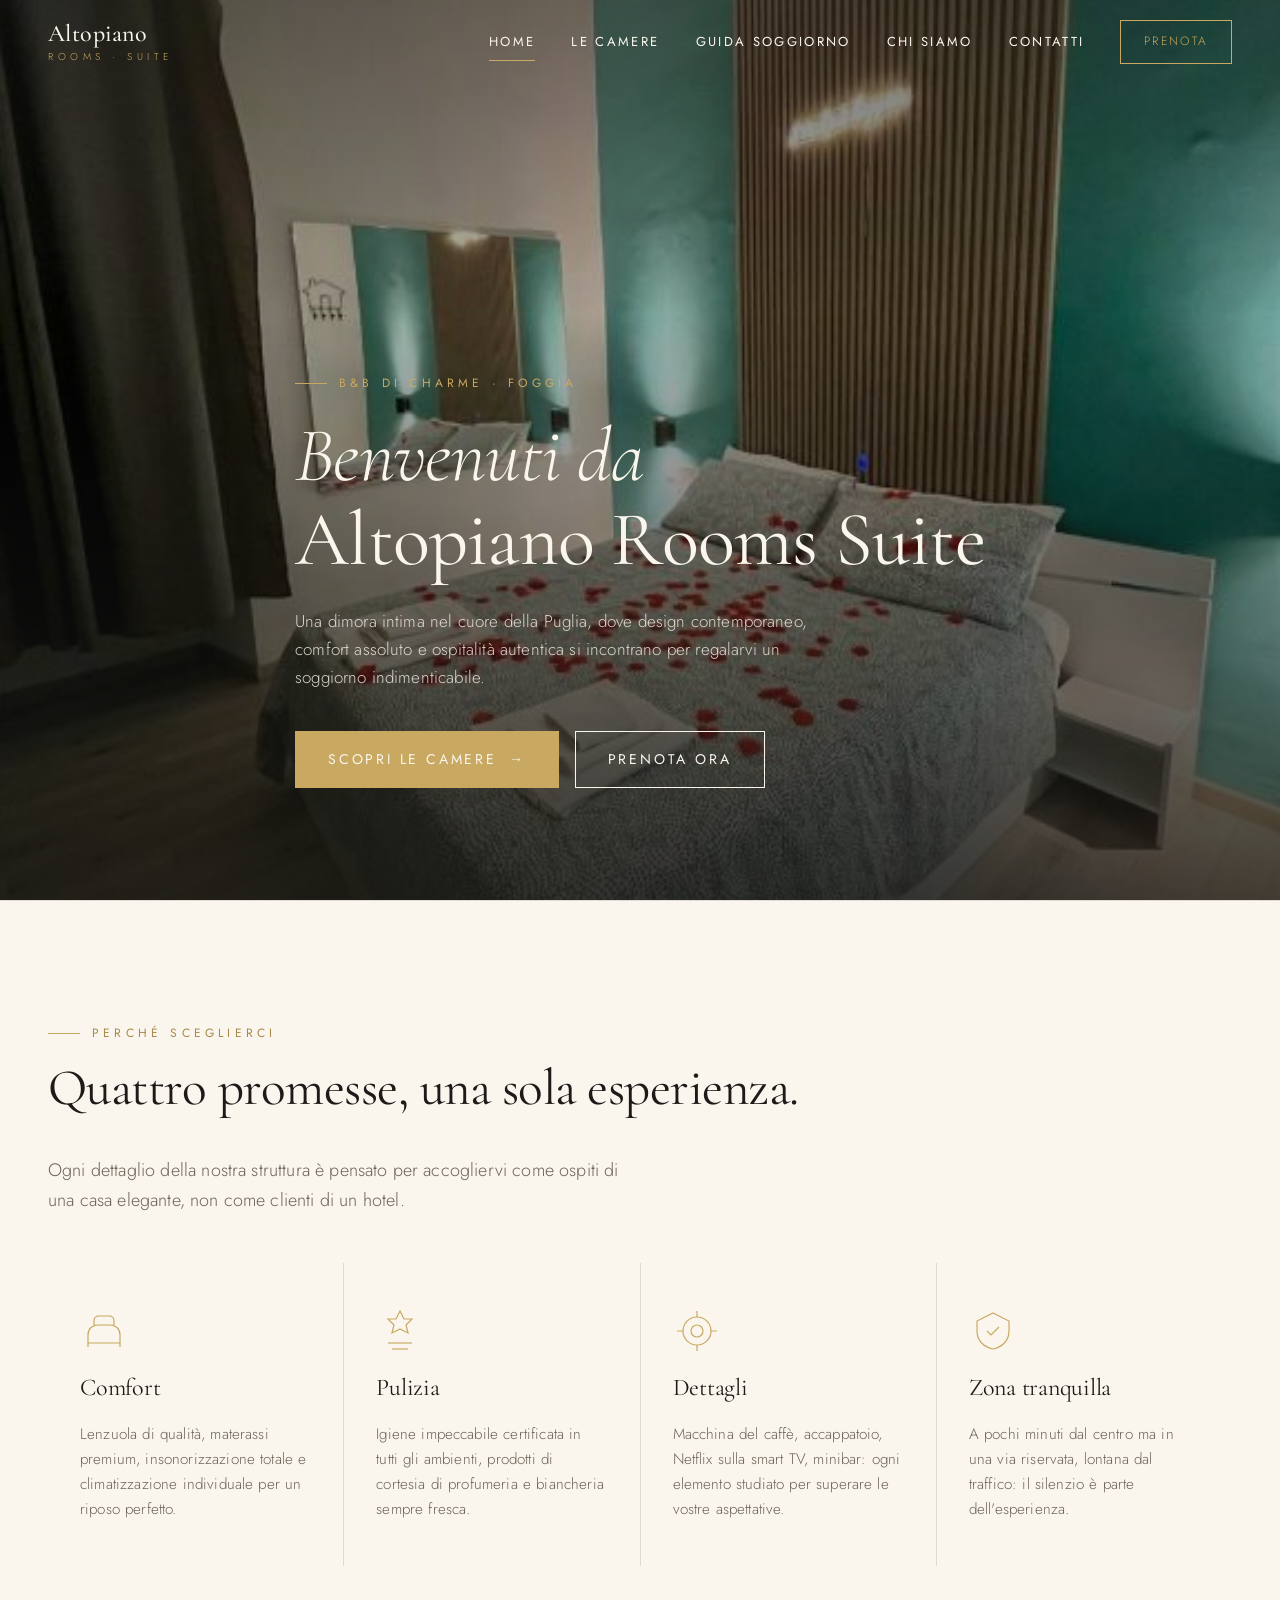
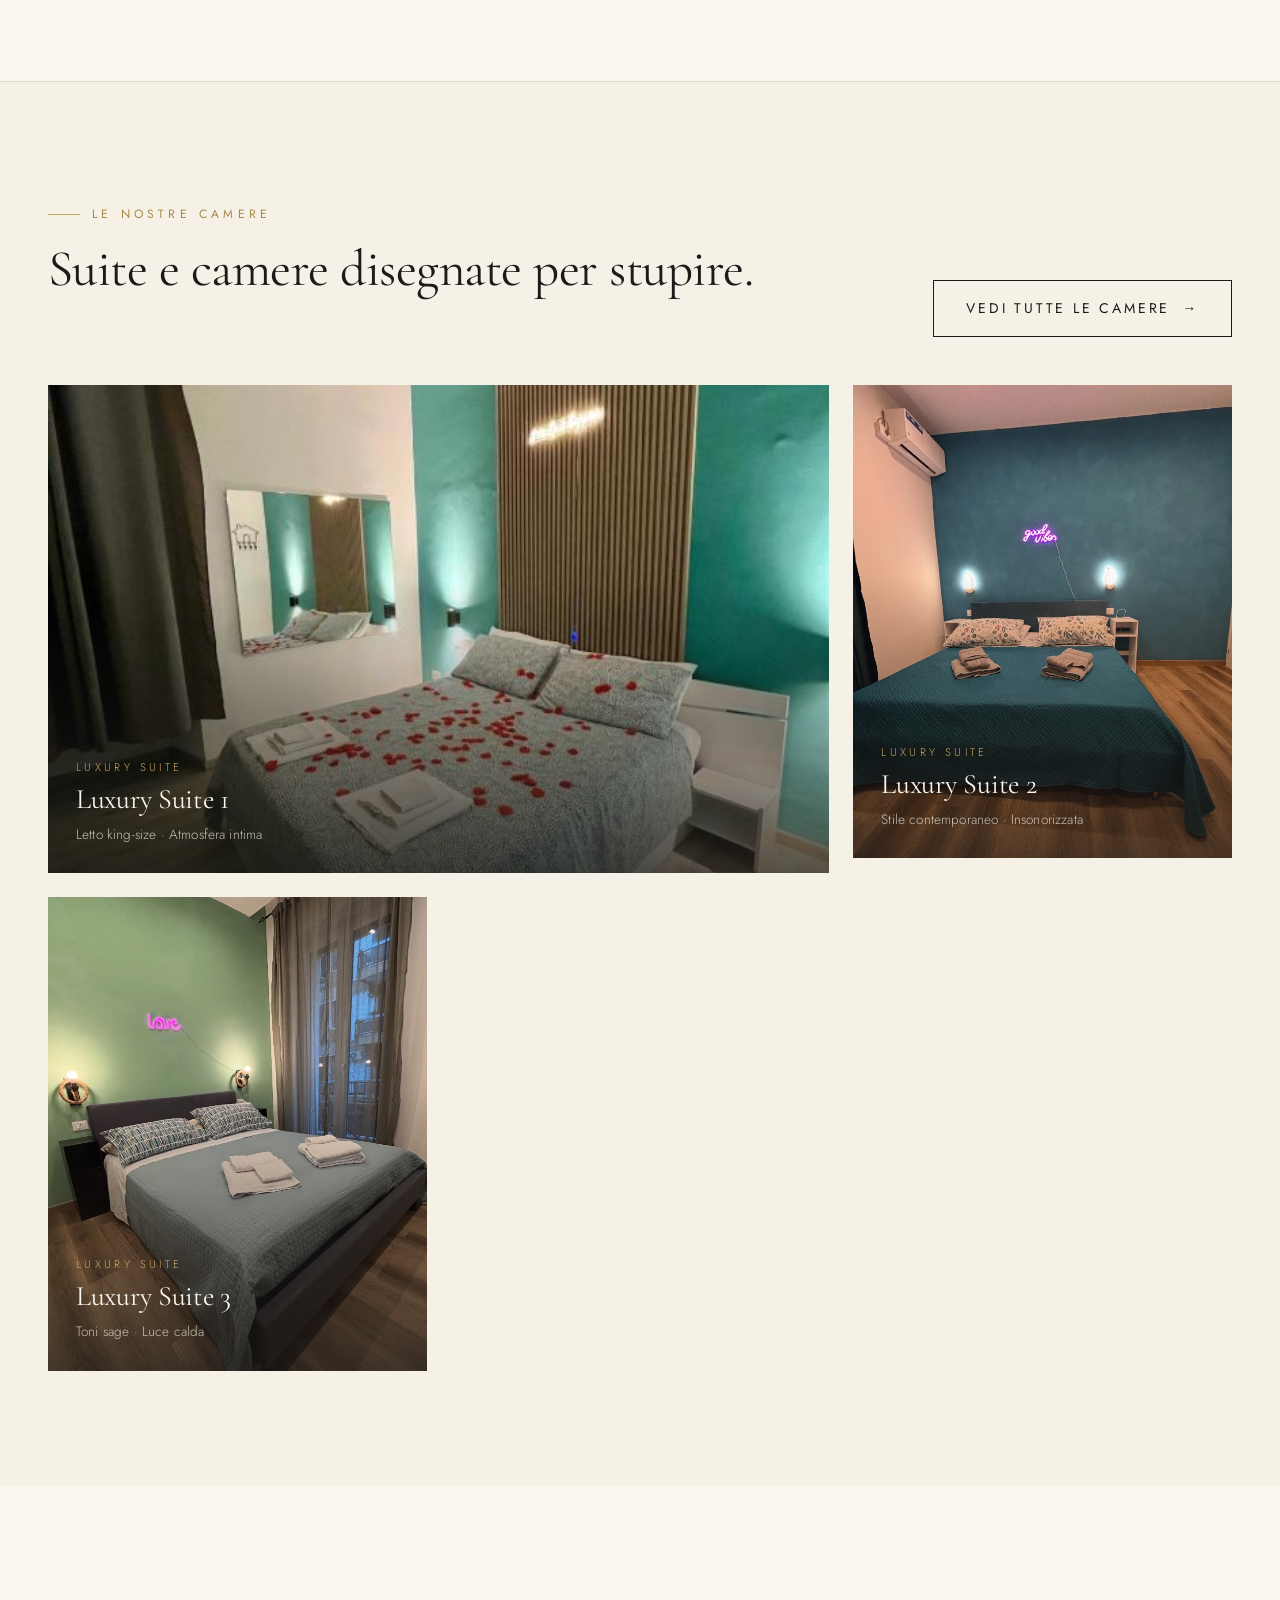
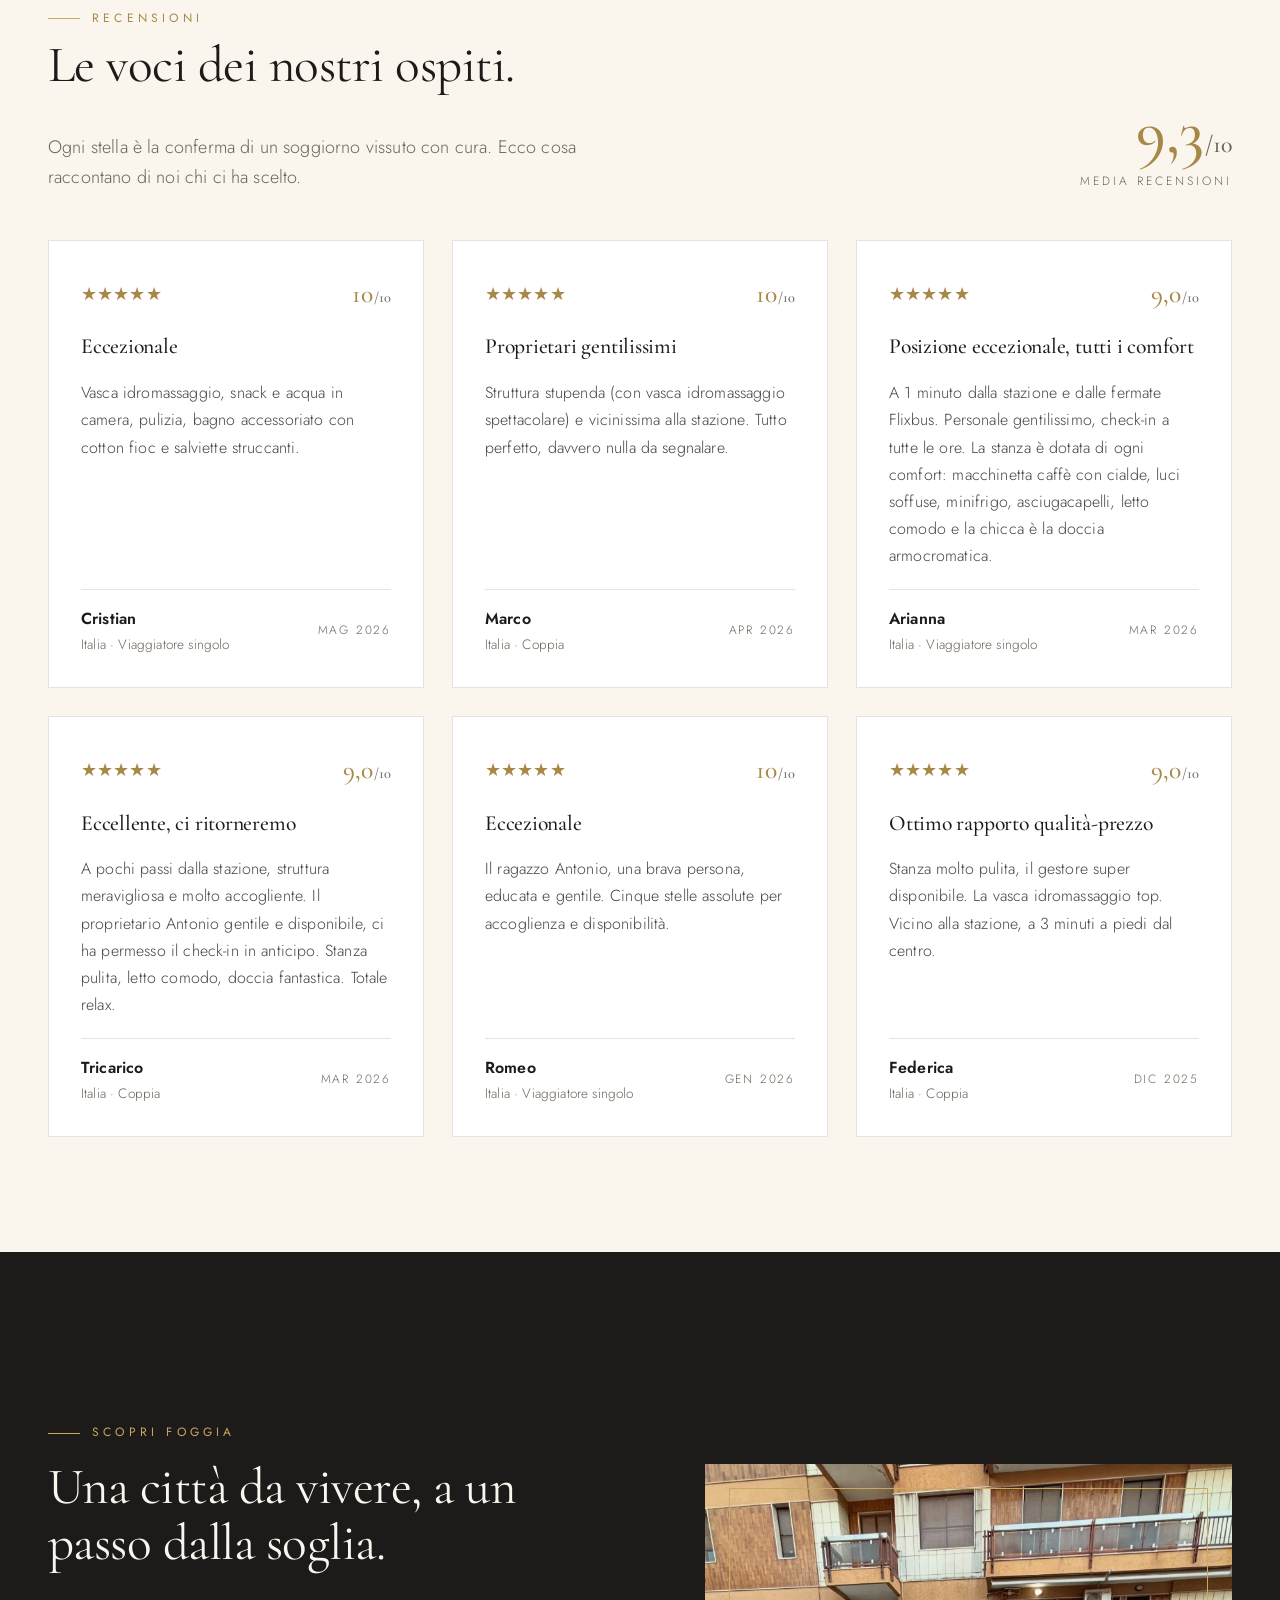
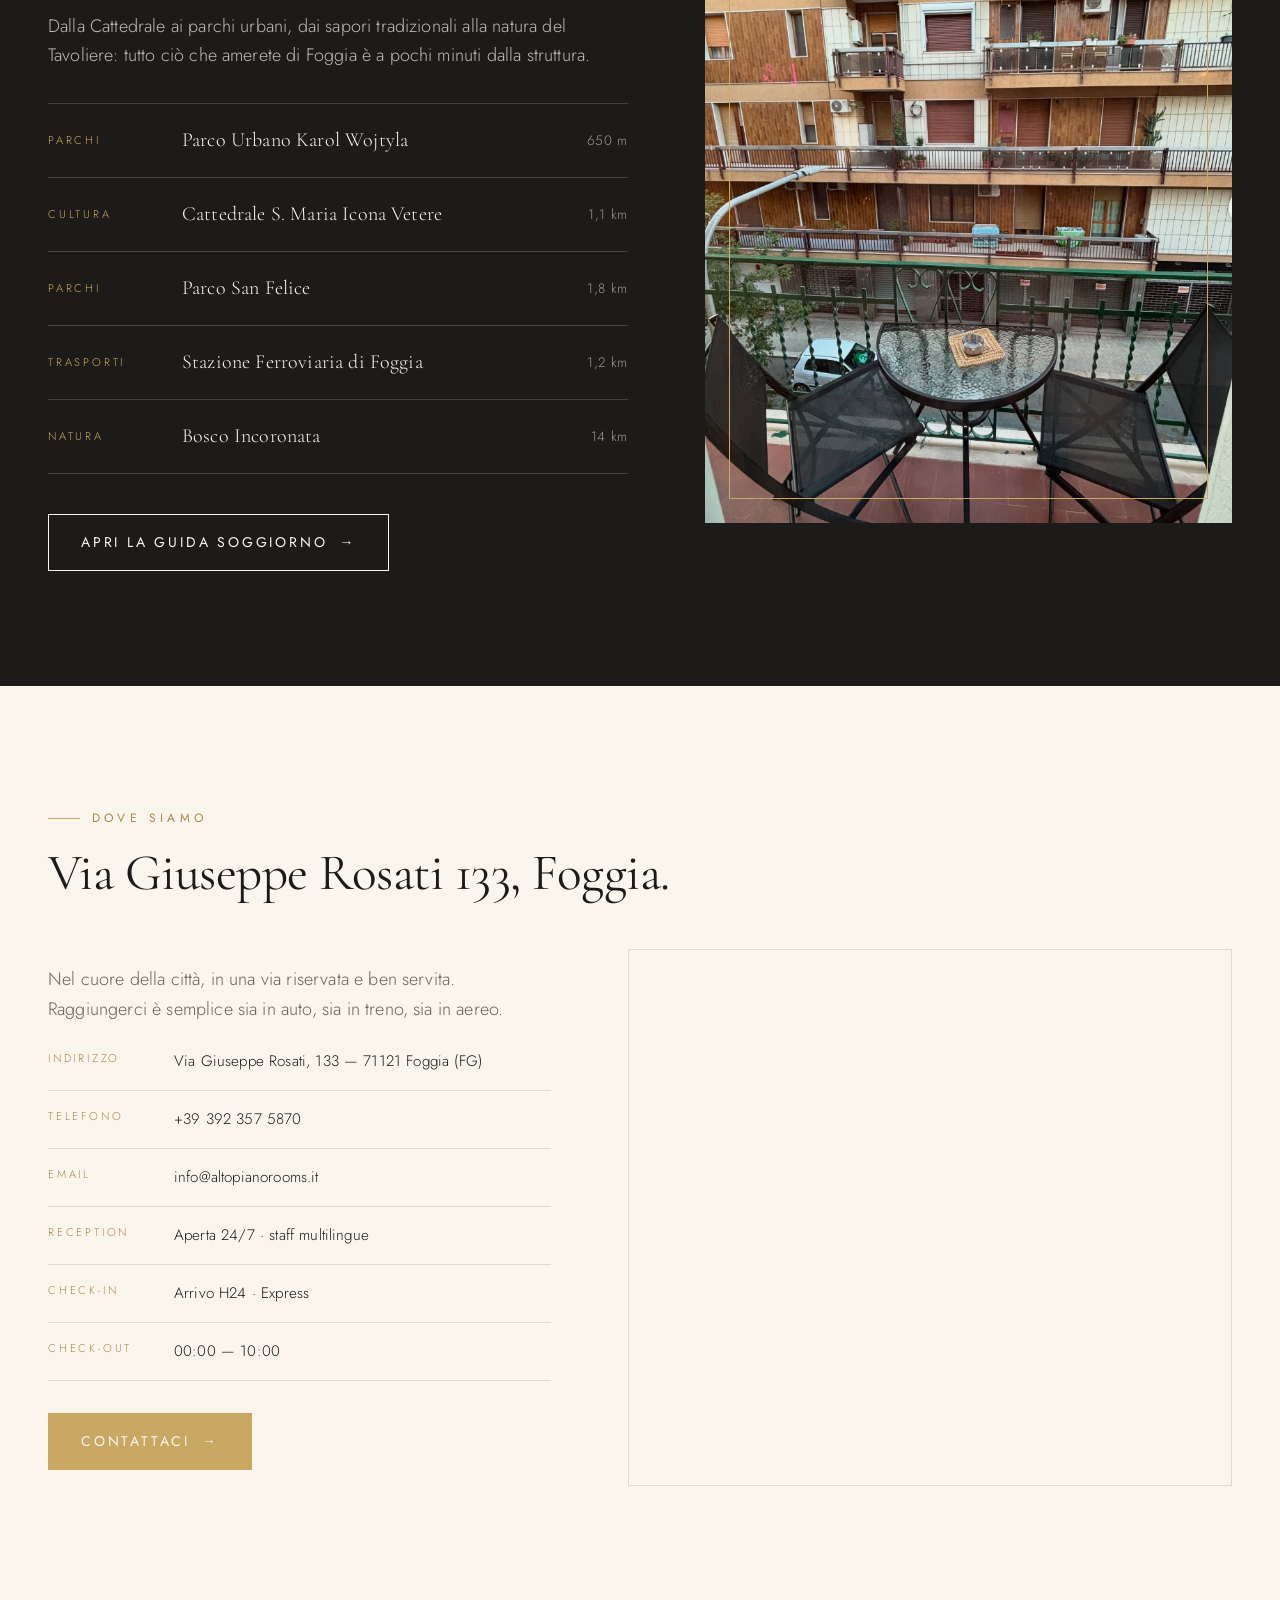
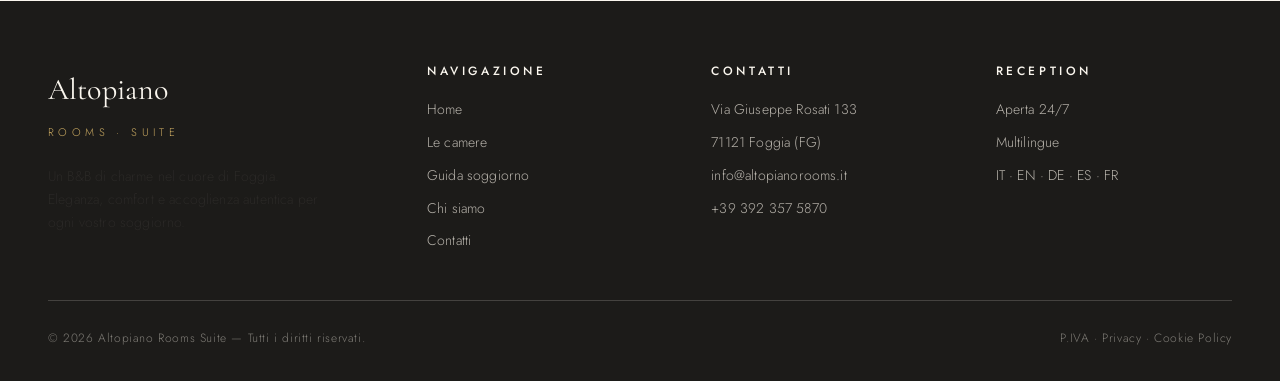
==== commit 29f76c75: "aggiornamento sito" ====
--- a/index.html
+++ b/index.html
@@ -63,7 +63,6 @@
       </div>
     </div>
 
-    <span class="hero__scroll">Scroll down</span>
   </section>
 
   <!-- ============== PERCHÉ SCEGLIERCI ============== -->
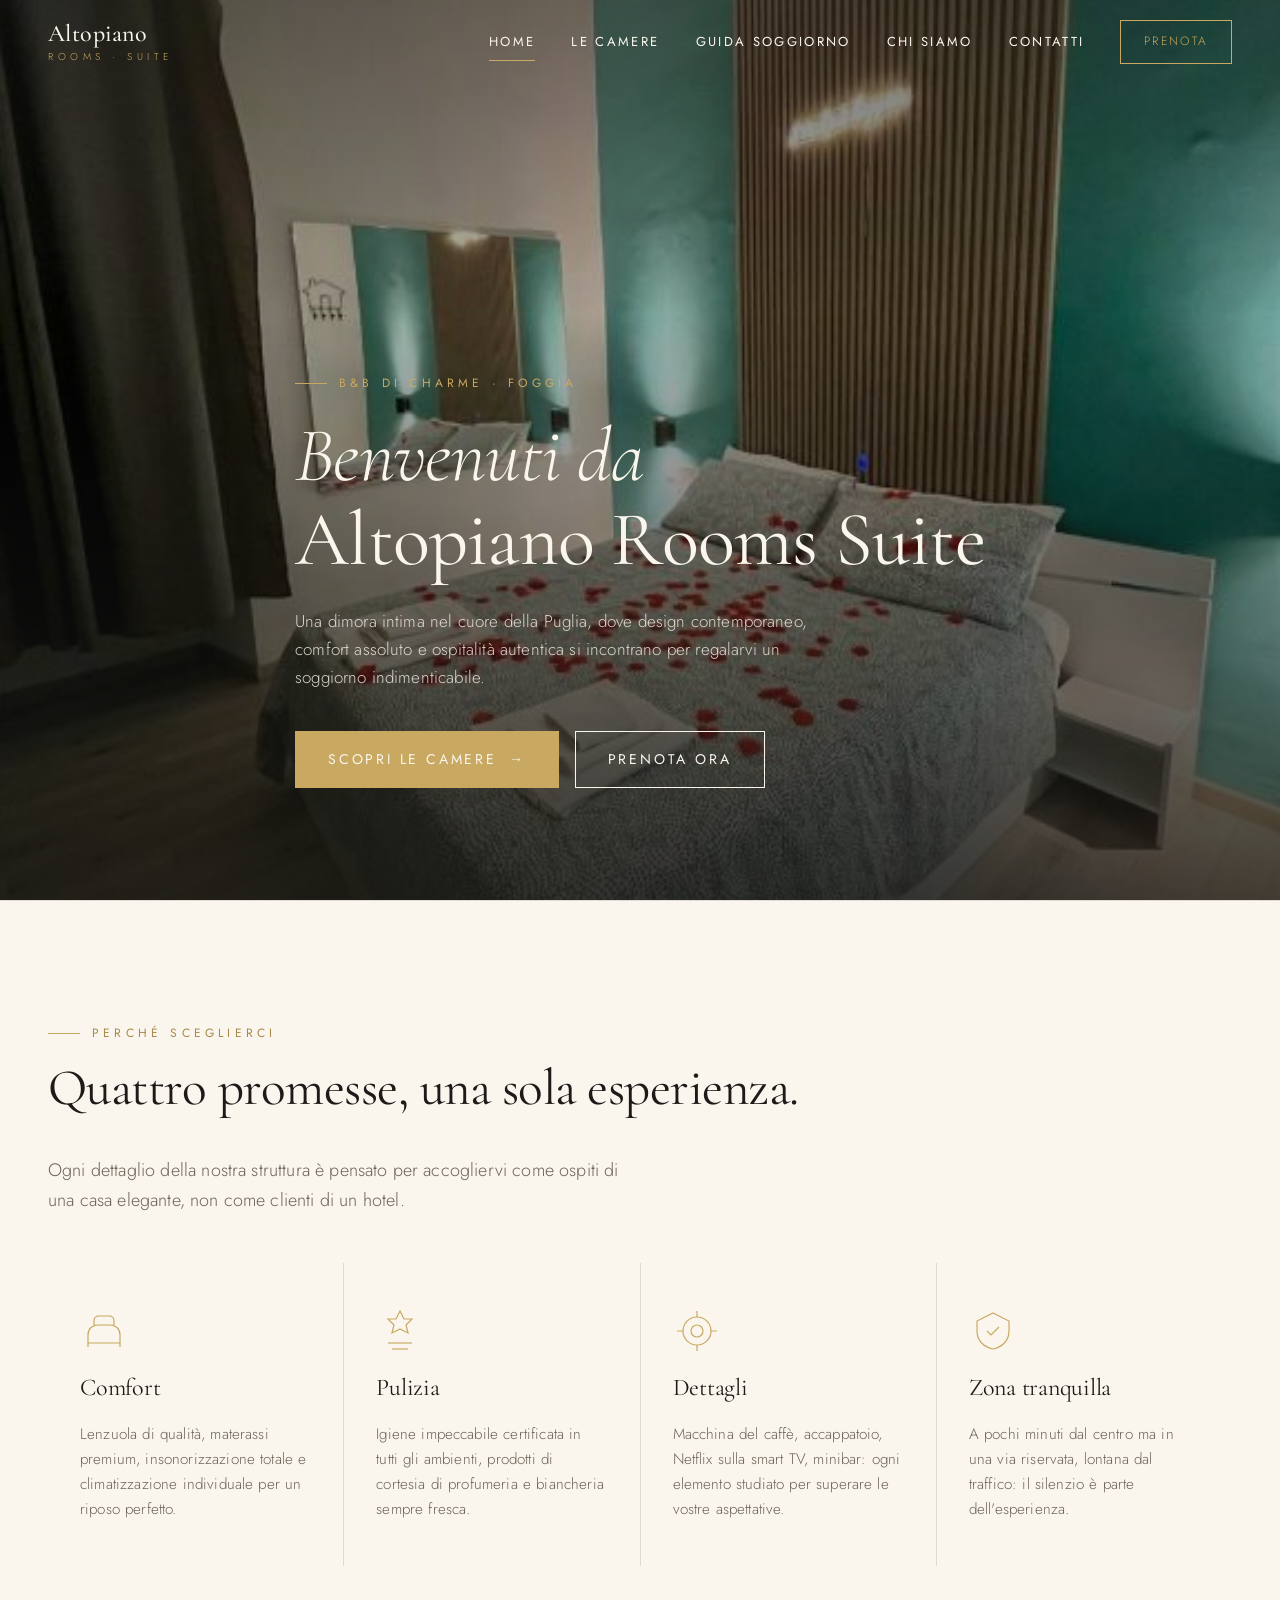
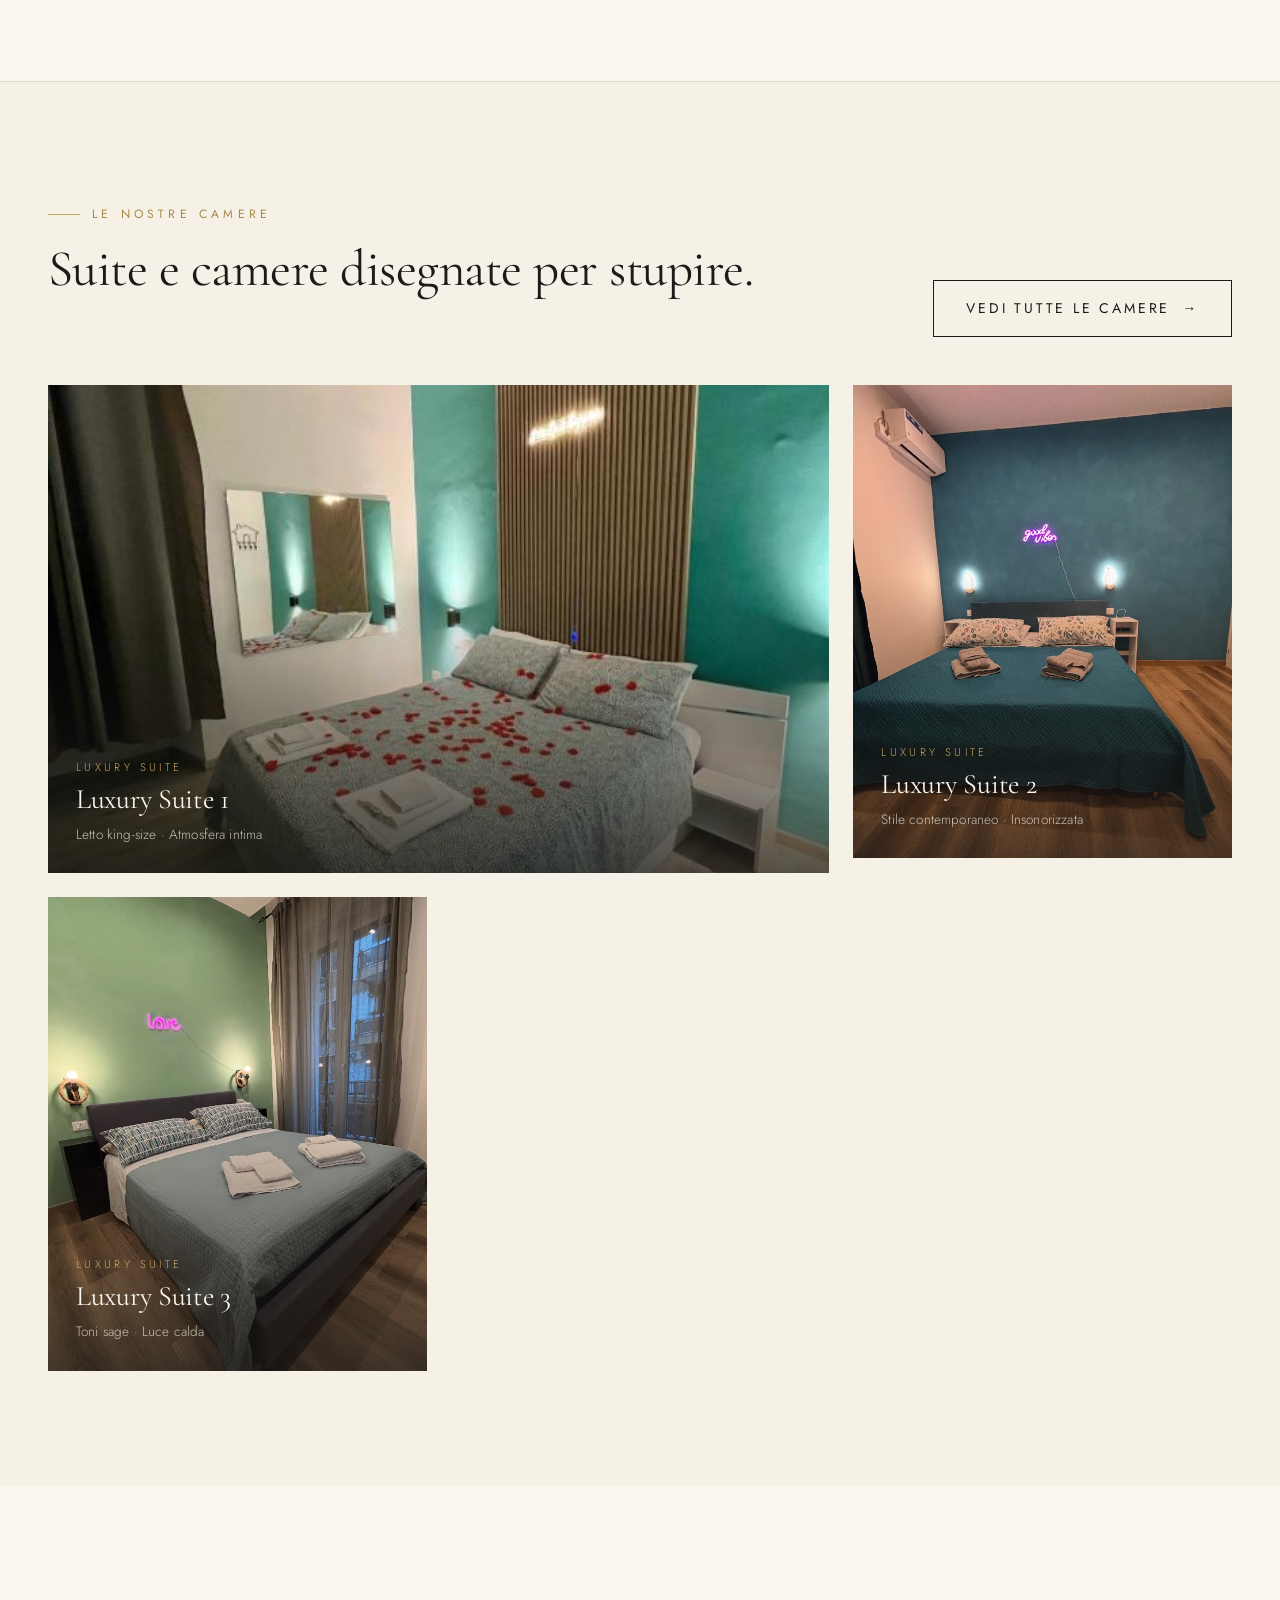
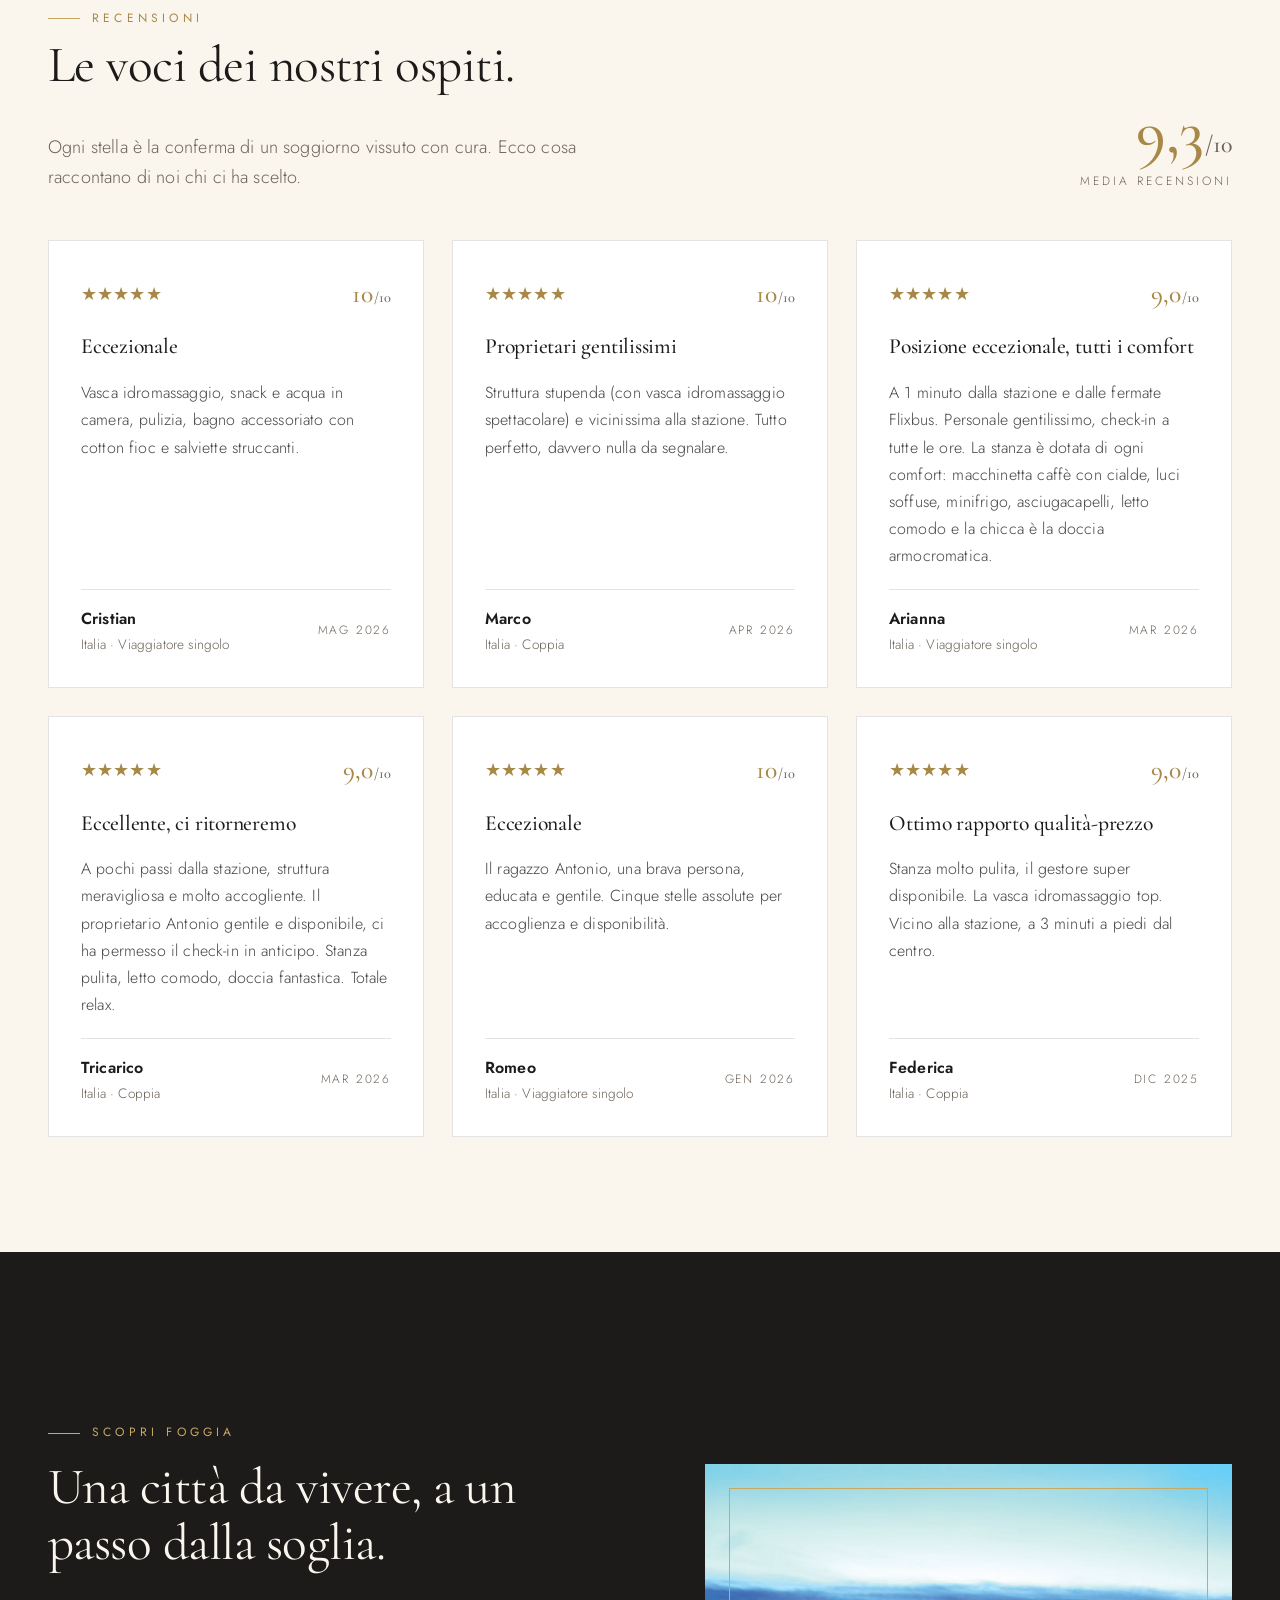
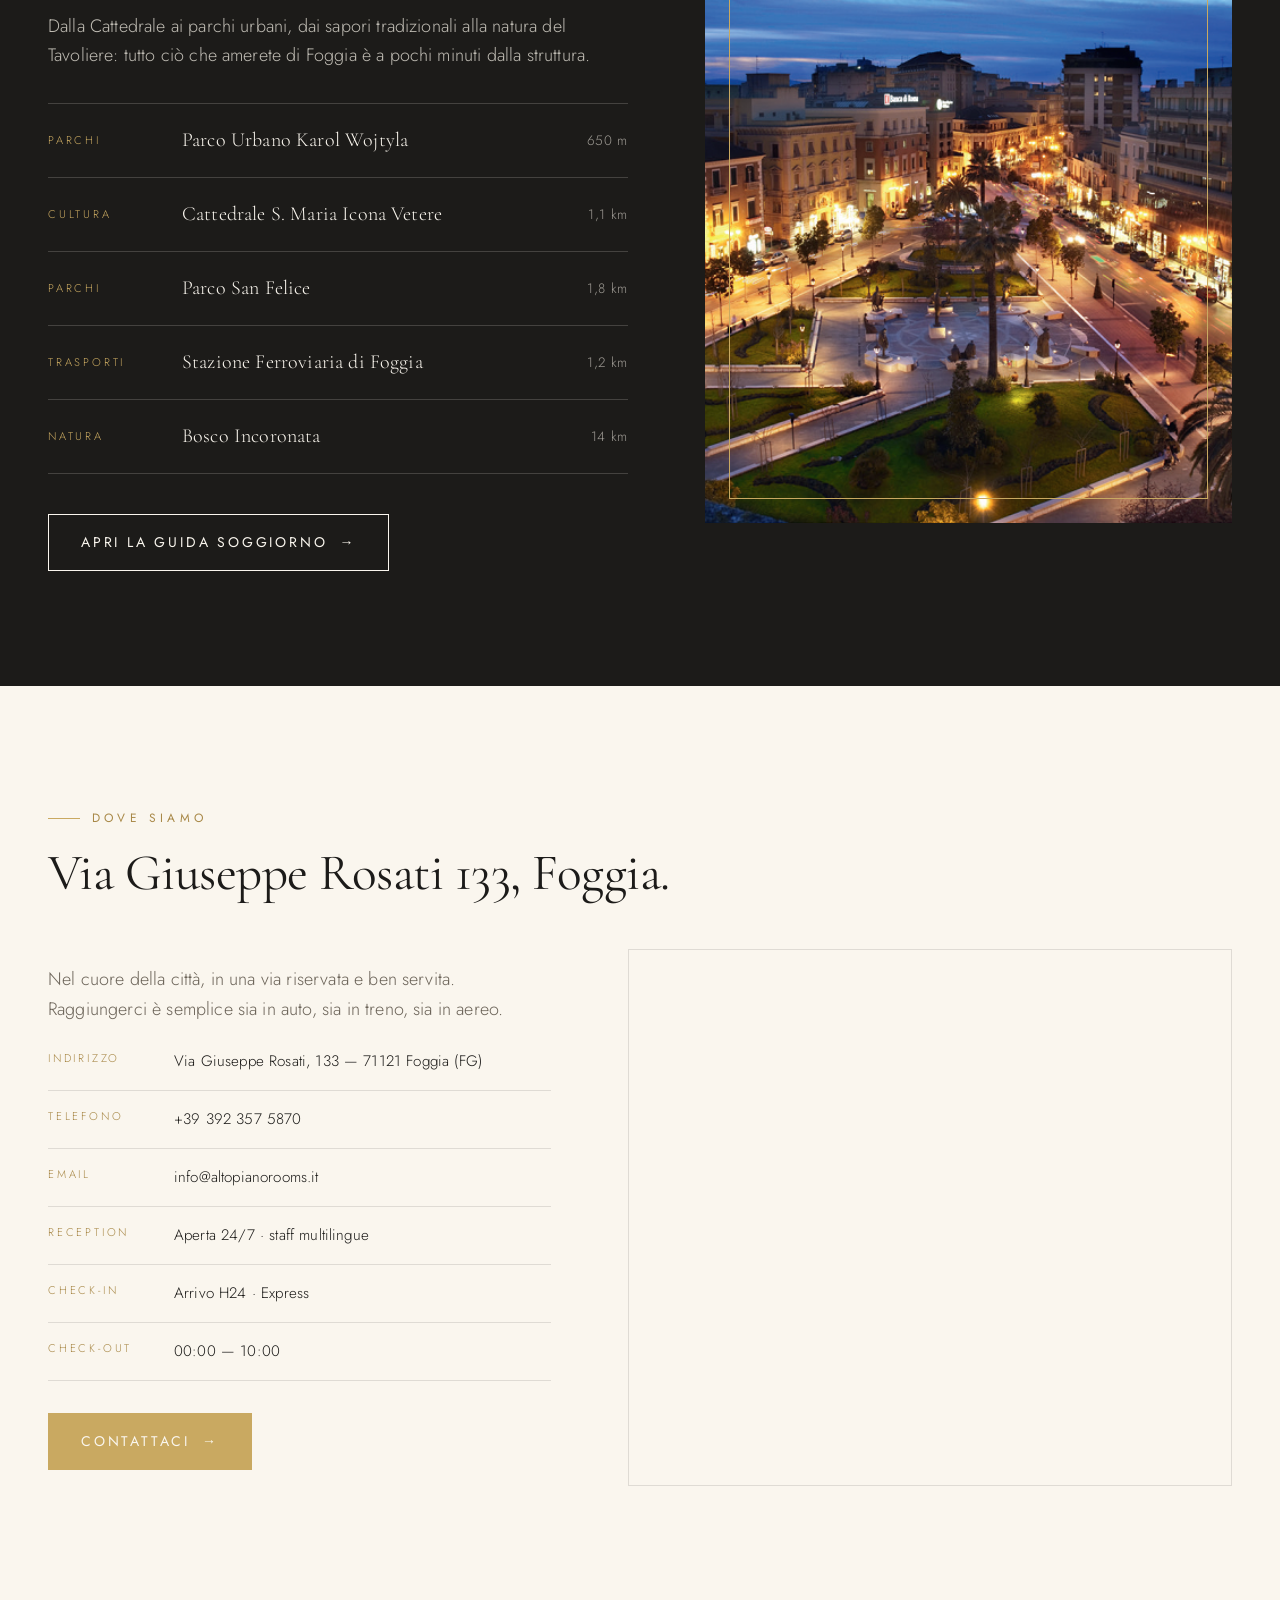
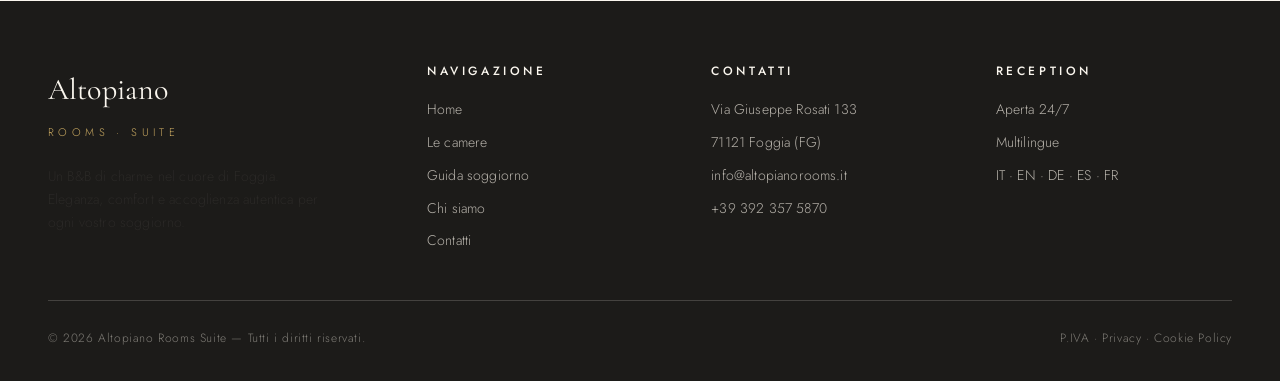
==== commit 6d8bcba3: "aggiornamento sito" ====
--- a/index.html
+++ b/index.html
@@ -362,7 +362,7 @@
         </div>
 
         <div class="foggia__image">
-          <img src="assets/images/balcone.png" alt="Vista dalla terrazza" />
+          <img src="assets/images/citta.png" alt="Foggia città" />
         </div>
       </div>
     </div>
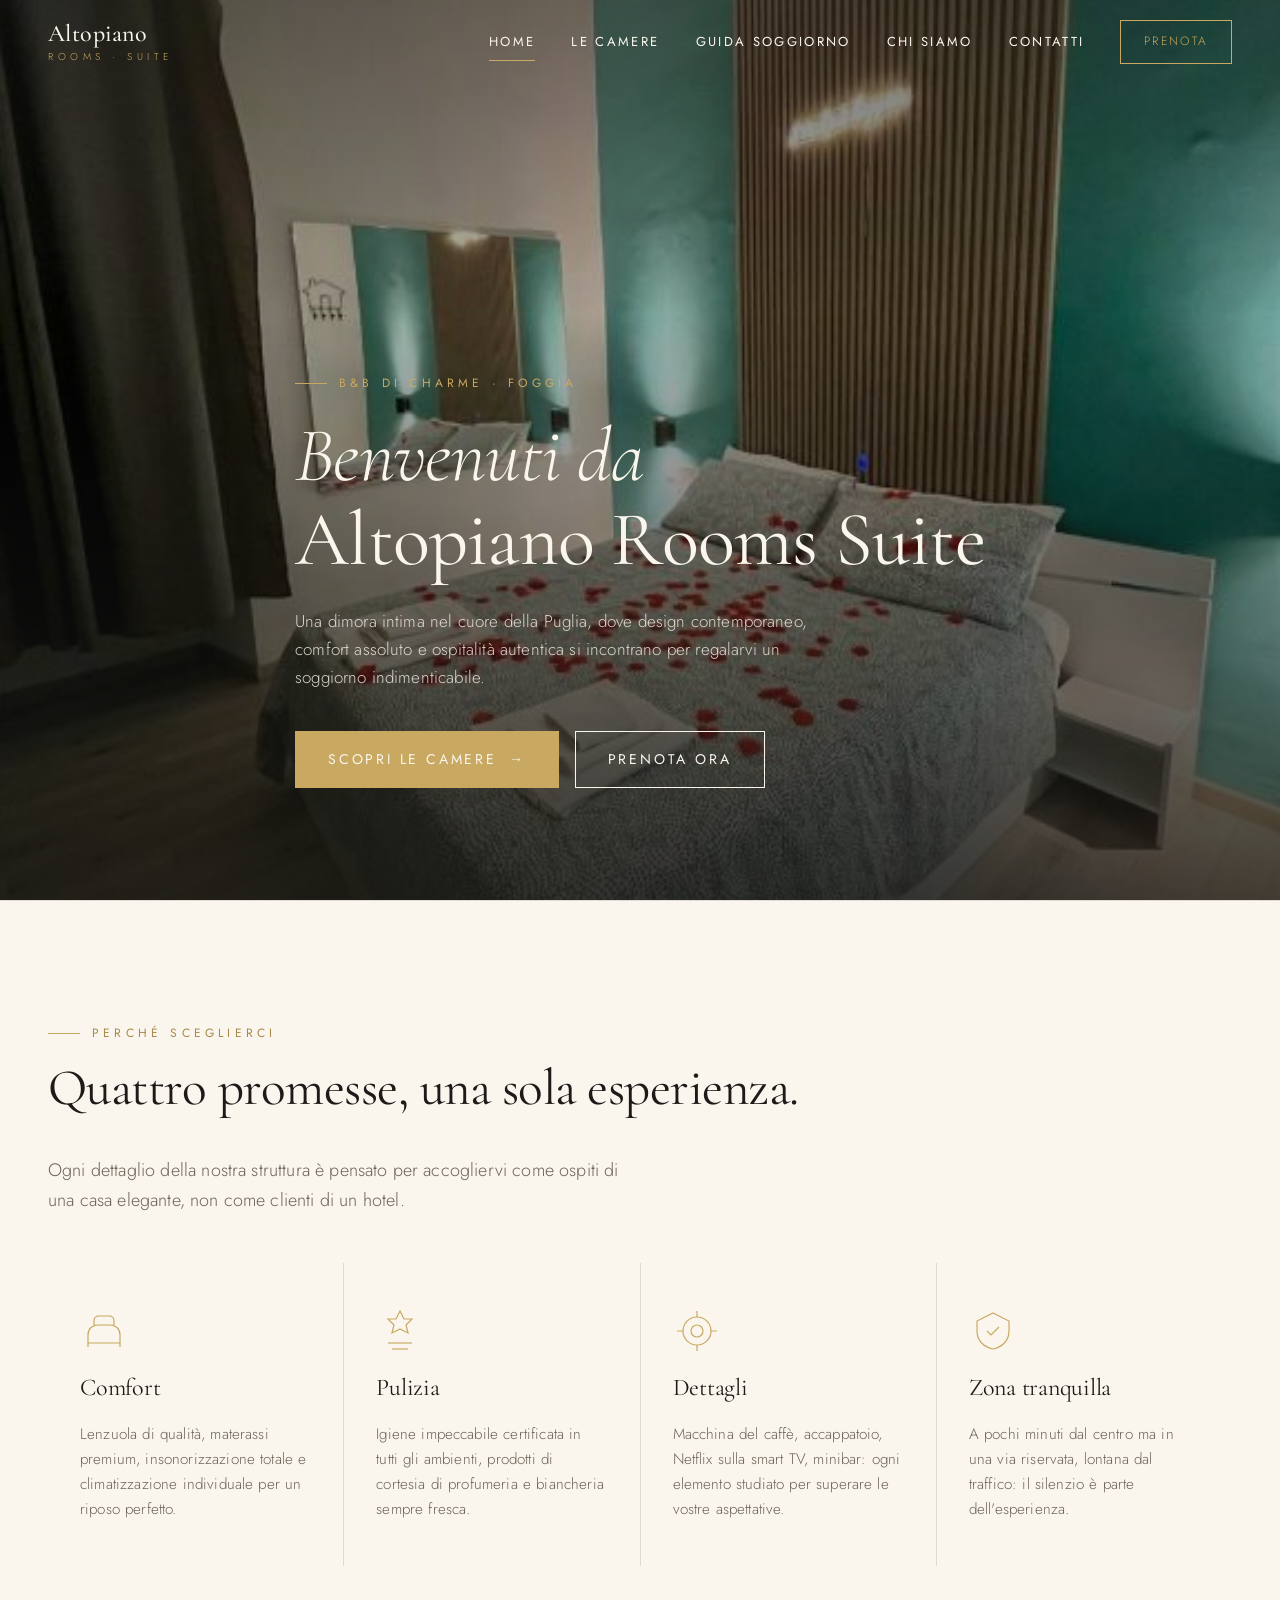
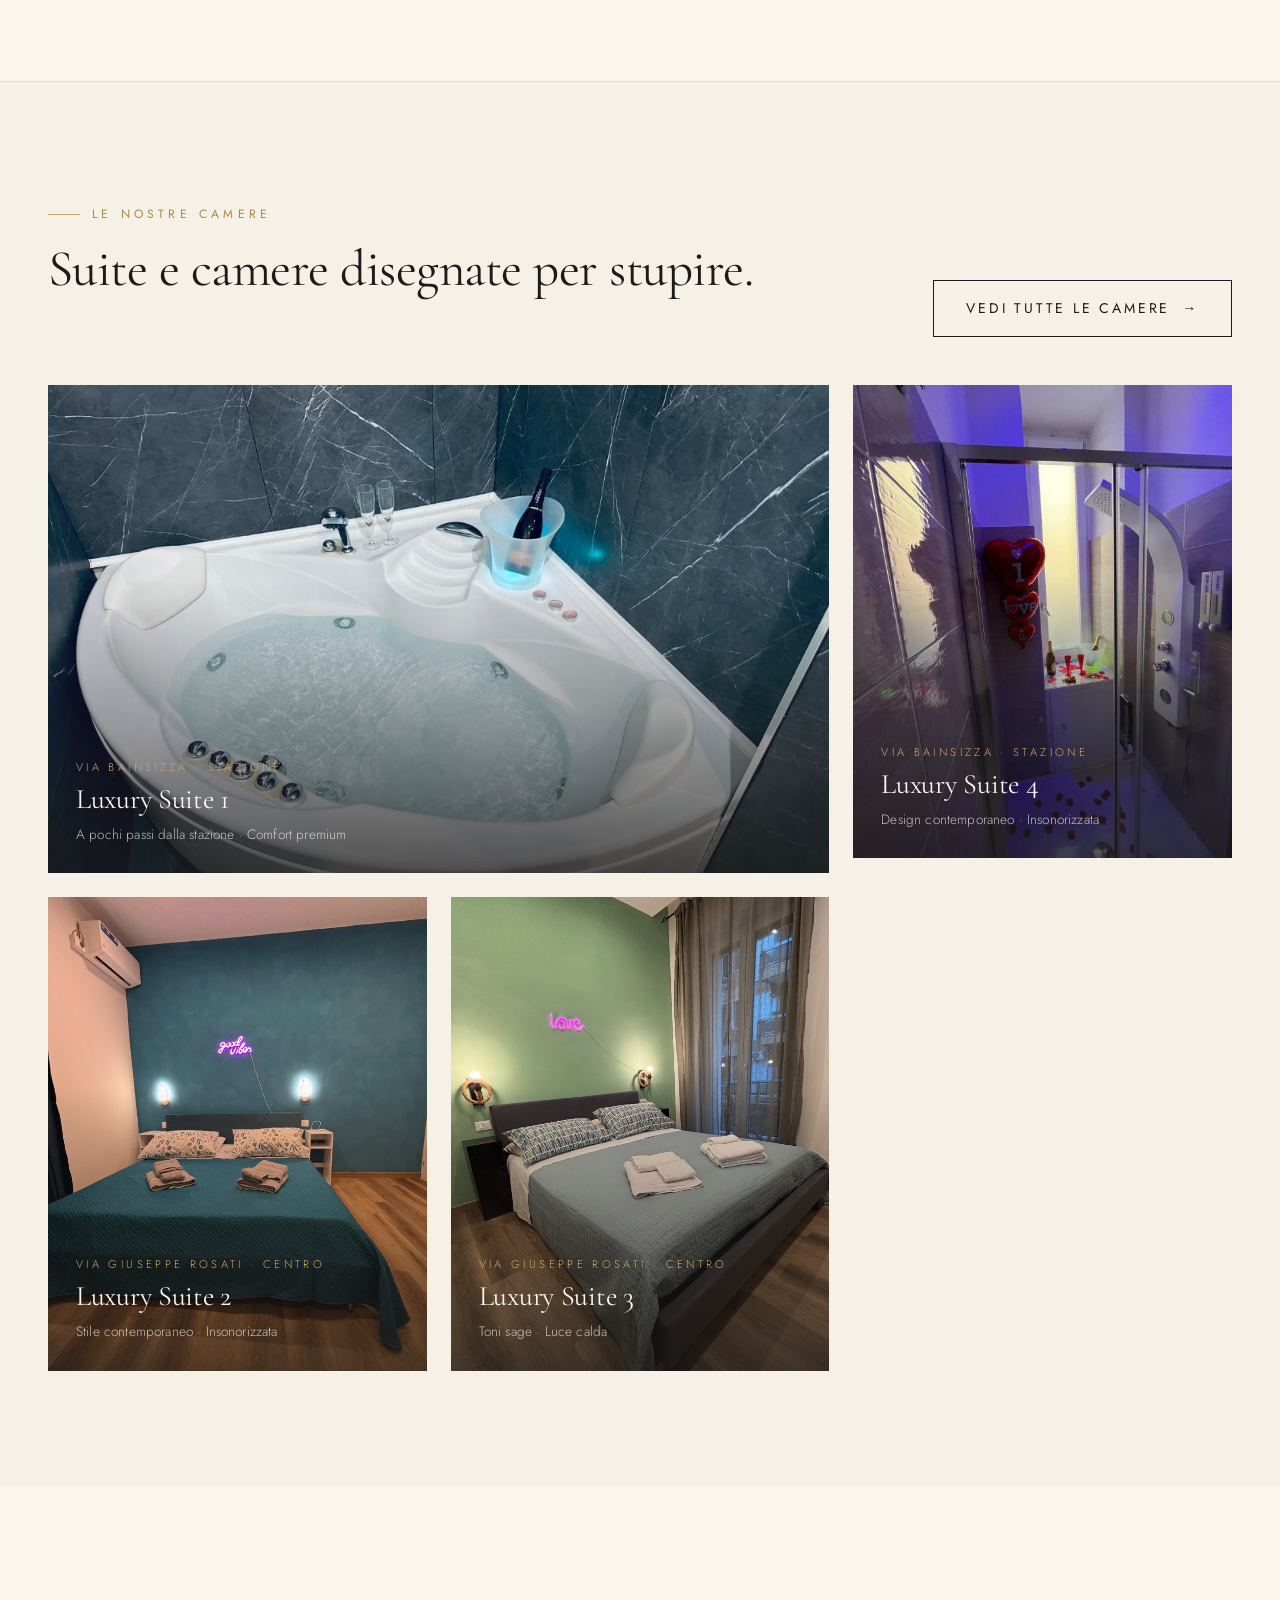
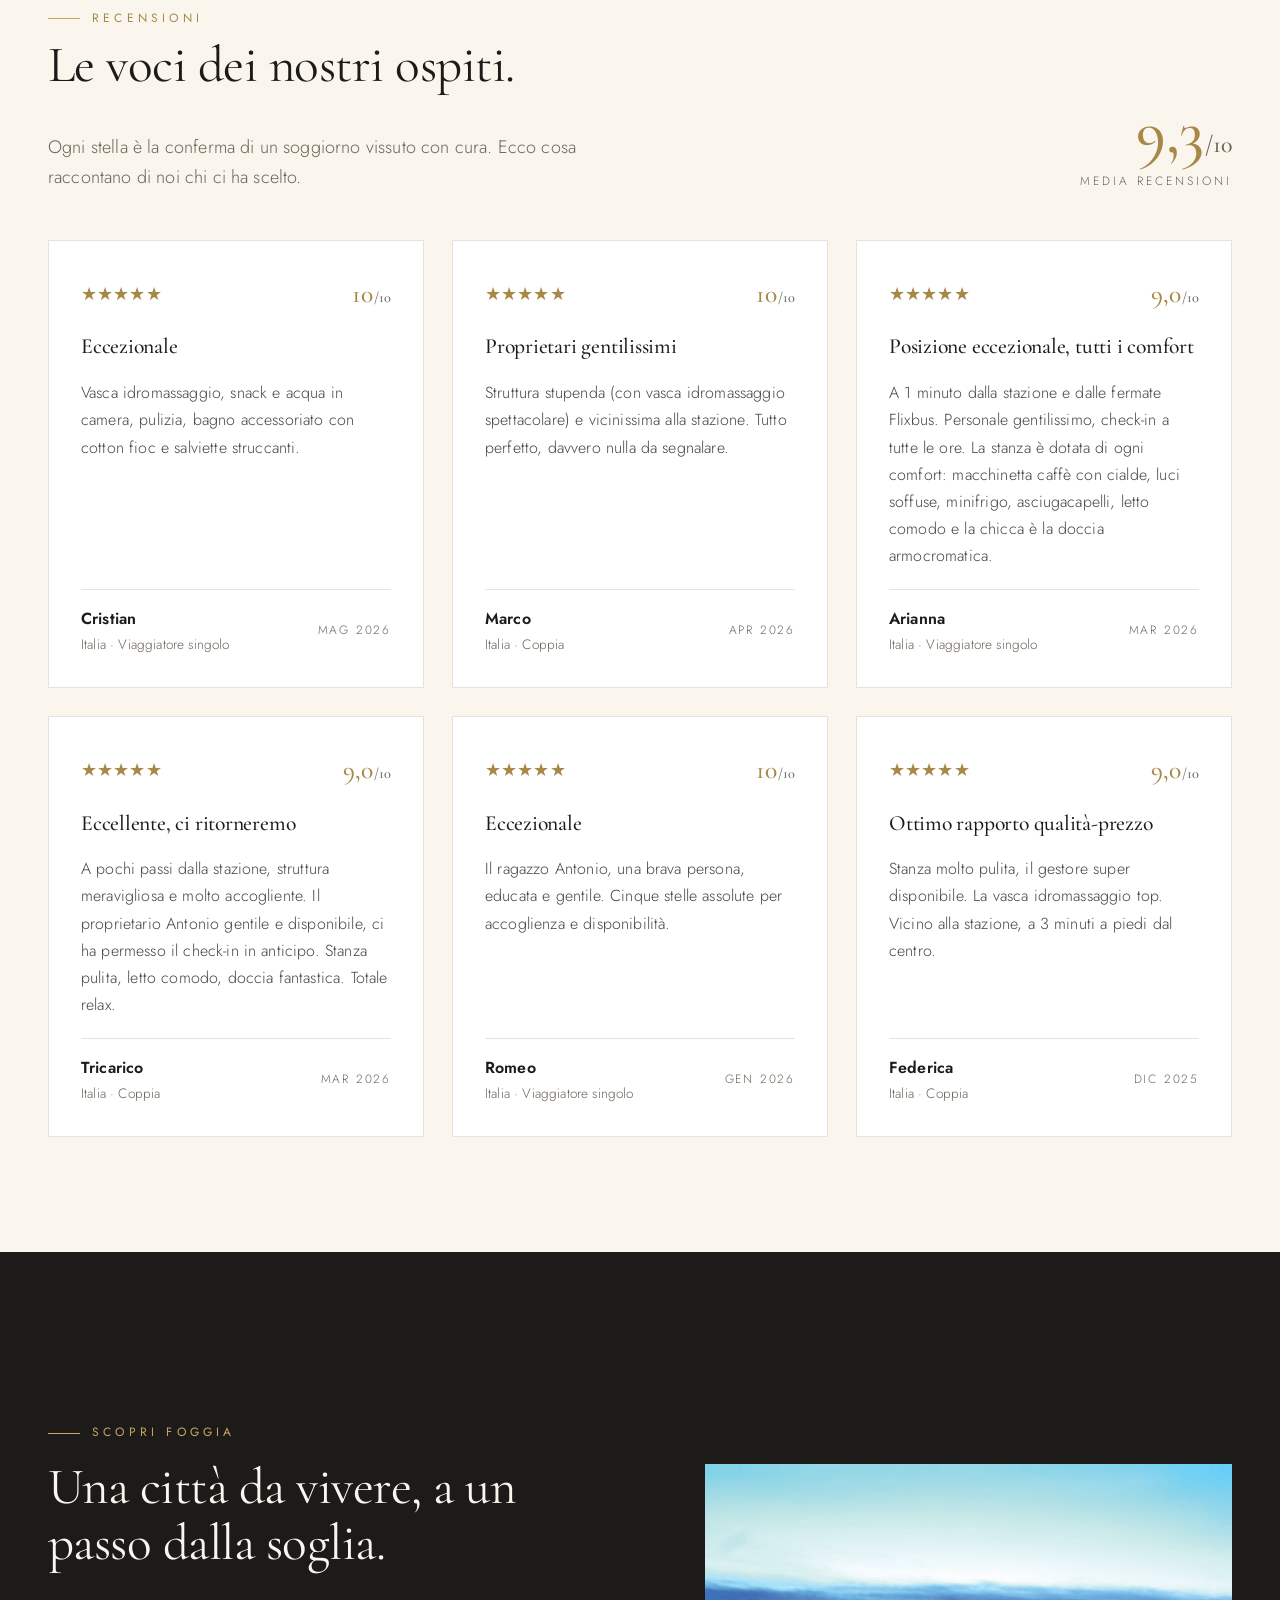
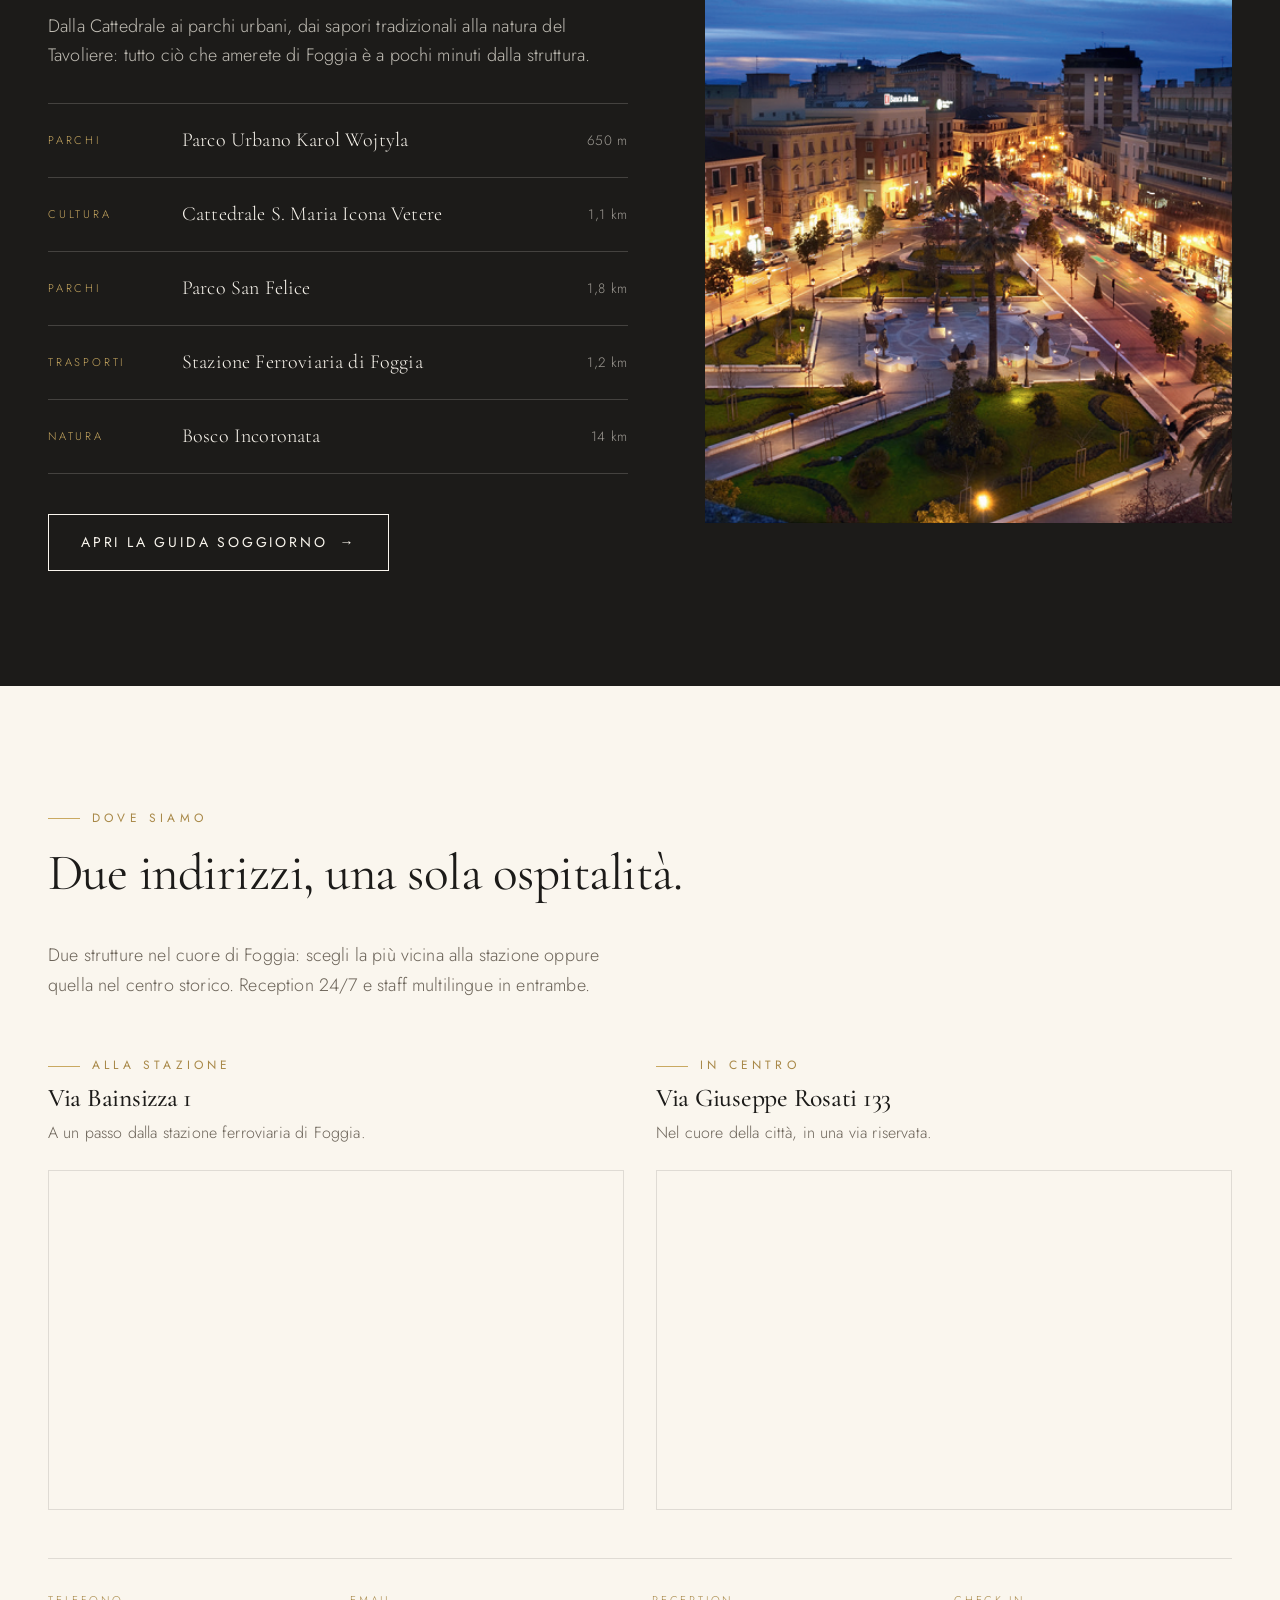
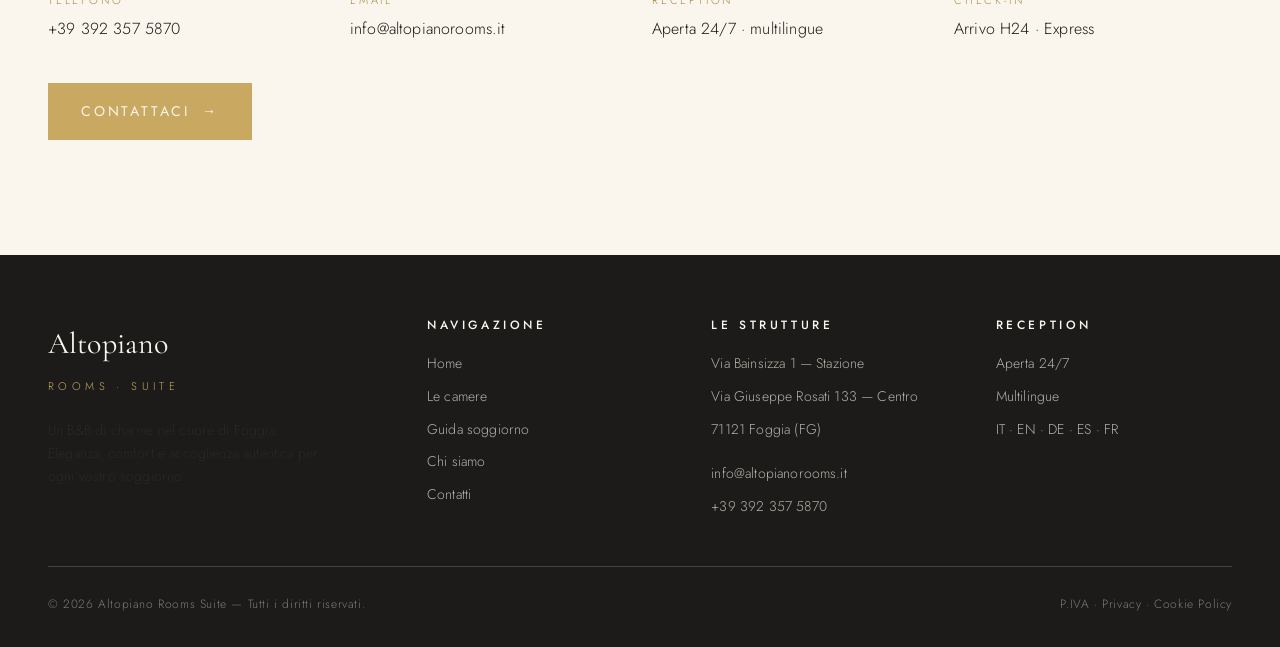
==== commit 51b9da36: "aggiornamento sito" ====
--- a/index.html
+++ b/index.html
@@ -137,27 +137,36 @@
 
       <div class="rooms__grid">
         <a class="room-card room-card--lg" href="camere.html">
-          <img src="assets/images/camera-romance.jpg" alt="Luxury Suite 1" />
+          <img src="assets/images/luxury-suite-1.jpg" alt="Luxury Suite 1 — Via Bainsizza" />
           <div class="room-card__overlay">
-            <span class="room-card__tag">Luxury Suite</span>
+            <span class="room-card__tag">Via Bainsizza · Stazione</span>
             <h3>Luxury Suite 1</h3>
-            <span class="room-card__meta">Letto king-size · Atmosfera intima</span>
+            <span class="room-card__meta">A pochi passi dalla stazione · Comfort premium</span>
           </div>
         </a>
 
         <a class="room-card room-card--md" href="camere.html">
-          <img src="assets/images/camera-goodvibes.png" alt="Luxury Suite 2" />
+          <img src="assets/images/luxury-suite-4.jpg" alt="Luxury Suite 4 — Via Bainsizza" />
           <div class="room-card__overlay">
-            <span class="room-card__tag">Luxury Suite</span>
+            <span class="room-card__tag">Via Bainsizza · Stazione</span>
+            <h3>Luxury Suite 4</h3>
+            <span class="room-card__meta">Design contemporaneo · Insonorizzata</span>
+          </div>
+        </a>
+
+        <a class="room-card room-card--md" href="camere.html">
+          <img src="assets/images/camera-goodvibes.png" alt="Luxury Suite 2 — Via Giuseppe Rosati" />
+          <div class="room-card__overlay">
+            <span class="room-card__tag">Via Giuseppe Rosati · Centro</span>
             <h3>Luxury Suite 2</h3>
             <span class="room-card__meta">Stile contemporaneo · Insonorizzata</span>
           </div>
         </a>
 
         <a class="room-card room-card--md" href="camere.html">
-          <img src="assets/images/camera-love.png" alt="Luxury Suite 3" />
+          <img src="assets/images/camera-love.png" alt="Luxury Suite 3 — Via Giuseppe Rosati" />
           <div class="room-card__overlay">
-            <span class="room-card__tag">Luxury Suite</span>
+            <span class="room-card__tag">Via Giuseppe Rosati · Centro</span>
             <h3>Luxury Suite 3</h3>
             <span class="room-card__meta">Toni sage · Luce calda</span>
           </div>
@@ -372,39 +381,71 @@
   <section class="section location" id="dove-siamo">
     <div class="wrap">
       <span class="eyebrow">Dove siamo</span>
-      <h2 class="section-title">Via Giuseppe Rosati 133, Foggia.</h2>
-
-      <div class="location__grid">
-        <div class="location__info">
-          <p class="lead">
-            Nel cuore della città, in una via riservata e ben servita. Raggiungerci
-            è semplice sia in auto, sia in treno, sia in aereo.
-          </p>
-          <ul>
-            <li><span>Indirizzo</span><span>Via Giuseppe Rosati, 133 — 71121 Foggia (FG)</span></li>
-            <li><span>Telefono</span><span>+39 392 357 5870</span></li>
-            <li><span>Email</span><span>info@altopianorooms.it</span></li>
-            <li><span>Reception</span><span>Aperta 24/7 · staff multilingue</span></li>
-            <li><span>Check-in</span><span>Arrivo H24 · Express</span></li>
-            <li><span>Check-out</span><span>00:00 — 10:00</span></li>
-          </ul>
-
-          <div style="margin-top:2rem;">
-            <a class="btn btn--gold" href="contatti.html">
-              Contattaci <span class="arrow">→</span>
-            </a>
-          </div>
-        </div>
-
-        <div class="location__map">
-          <iframe
-            src="https://www.google.com/maps?q=Via+Giuseppe+Rosati+133,+Foggia&output=embed"
-            loading="lazy"
-            referrerpolicy="no-referrer-when-downgrade"
-            allowfullscreen
-            title="Mappa Altopiano Rooms Suite">
-          </iframe>
-        </div>
+      <h2 class="section-title">Due indirizzi, una sola ospitalità.</h2>
+      <p class="lead">
+        Due strutture nel cuore di Foggia: scegli la più vicina alla stazione
+        oppure quella nel centro storico. Reception 24/7 e staff multilingue
+        in entrambe.
+      </p>
+
+      <div style="display:grid; grid-template-columns:repeat(auto-fit, minmax(320px, 1fr)); gap:2rem; margin-top:3rem;">
+
+        <!-- Location 1: Bainsizza -->
+        <div>
+          <span class="eyebrow" style="color:var(--sand-dark);">Alla stazione</span>
+          <h3 style="font-size:1.6rem; margin-top:.5rem;">Via Bainsizza 1</h3>
+          <p style="color:var(--muted); margin-top:.5rem;">A un passo dalla stazione ferroviaria di Foggia.</p>
+          <div class="location__map" style="margin-top:1.5rem; min-height:340px;">
+            <iframe
+              src="https://www.google.com/maps?q=Via+Bainsizza+1,+Foggia&output=embed"
+              loading="lazy"
+              referrerpolicy="no-referrer-when-downgrade"
+              allowfullscreen
+              title="Mappa Altopiano Rooms Suite — Via Bainsizza">
+            </iframe>
+          </div>
+        </div>
+
+        <!-- Location 2: Rosati -->
+        <div>
+          <span class="eyebrow" style="color:var(--sand-dark);">In centro</span>
+          <h3 style="font-size:1.6rem; margin-top:.5rem;">Via Giuseppe Rosati 133</h3>
+          <p style="color:var(--muted); margin-top:.5rem;">Nel cuore della città, in una via riservata.</p>
+          <div class="location__map" style="margin-top:1.5rem; min-height:340px;">
+            <iframe
+              src="https://www.google.com/maps?q=Via+Giuseppe+Rosati+133,+Foggia&output=embed"
+              loading="lazy"
+              referrerpolicy="no-referrer-when-downgrade"
+              allowfullscreen
+              title="Mappa Altopiano Rooms Suite — Via Giuseppe Rosati">
+            </iframe>
+          </div>
+        </div>
+      </div>
+
+      <div style="margin-top:3rem; padding-top:2rem; border-top:1px solid var(--line); display:grid; grid-template-columns:repeat(auto-fit, minmax(220px, 1fr)); gap:1.5rem;">
+        <div>
+          <div style="font-size:.7rem; letter-spacing:.25em; text-transform:uppercase; color:var(--sand-dark);">Telefono</div>
+          <div style="margin-top:.4rem;">+39 392 357 5870</div>
+        </div>
+        <div>
+          <div style="font-size:.7rem; letter-spacing:.25em; text-transform:uppercase; color:var(--sand-dark);">Email</div>
+          <div style="margin-top:.4rem;">info@altopianorooms.it</div>
+        </div>
+        <div>
+          <div style="font-size:.7rem; letter-spacing:.25em; text-transform:uppercase; color:var(--sand-dark);">Reception</div>
+          <div style="margin-top:.4rem;">Aperta 24/7 · multilingue</div>
+        </div>
+        <div>
+          <div style="font-size:.7rem; letter-spacing:.25em; text-transform:uppercase; color:var(--sand-dark);">Check-in</div>
+          <div style="margin-top:.4rem;">Arrivo H24 · Express</div>
+        </div>
+      </div>
+
+      <div style="margin-top:2.5rem;">
+        <a class="btn btn--gold" href="contatti.html">
+          Contattaci <span class="arrow">→</span>
+        </a>
       </div>
     </div>
   </section>
@@ -434,11 +475,12 @@
         </div>
 
         <div>
-          <h4>Contatti</h4>
+          <h4>Le strutture</h4>
           <ul class="footer__list">
-            <li>Via Giuseppe Rosati 133</li>
+            <li>Via Bainsizza 1 — Stazione</li>
+            <li>Via Giuseppe Rosati 133 — Centro</li>
             <li>71121 Foggia (FG)</li>
-            <li>info@altopianorooms.it</li>
+            <li style="margin-top:.75rem;">info@altopianorooms.it</li>
             <li>+39 392 357 5870</li>
           </ul>
         </div>
--- a/assets/css/style.css
+++ b/assets/css/style.css
@@ -519,13 +519,6 @@
 .foggia__image img {
   width: 100%; height: 100%; object-fit: cover;
 }
-.foggia__image::after {
-  content: "";
-  position: absolute;
-  inset: 1.5rem;
-  border: 1px solid var(--sand);
-  pointer-events: none;
-}
 
 /* ---------- Location / Map ---------- */
 .location {
@@ -793,17 +786,33 @@
   .nav__menu {
     position: fixed;
     inset: 0;
+    height: 100vh;
+    height: 100dvh;
+    width: 100%;
     background: var(--ivory-warm);
     flex-direction: column;
     align-items: flex-start;
     justify-content: center;
-    padding: 3rem var(--gutter);
+    padding: 5rem var(--gutter) 3rem;
     gap: 1.5rem;
     transform: translateX(100%);
     transition: transform 0.5s var(--ease);
+    overflow-y: auto;
+    -webkit-overflow-scrolling: touch;
+    z-index: 55;
   }
   .nav__menu .nav__link { font-size: 1.1rem; color: var(--anthracite); }
   .nav.is-open .nav__menu { transform: translateX(0); }
+  /* Fix: il backdrop-filter della navbar scrolled crea un containing block
+     per i figli fixed, schiacciando il menu mobile dentro la navbar.
+     Lo disattiviamo (e rendiamo lo sfondo opaco) quando il menu è aperto. */
+  .nav.is-open,
+  .nav.is-open.nav--scrolled {
+    backdrop-filter: none;
+    -webkit-backdrop-filter: none;
+    background: transparent;
+    border-bottom: 0;
+  }
   .nav__toggle { display: flex; z-index: 60; }
   .nav__cta { display: none; }
 
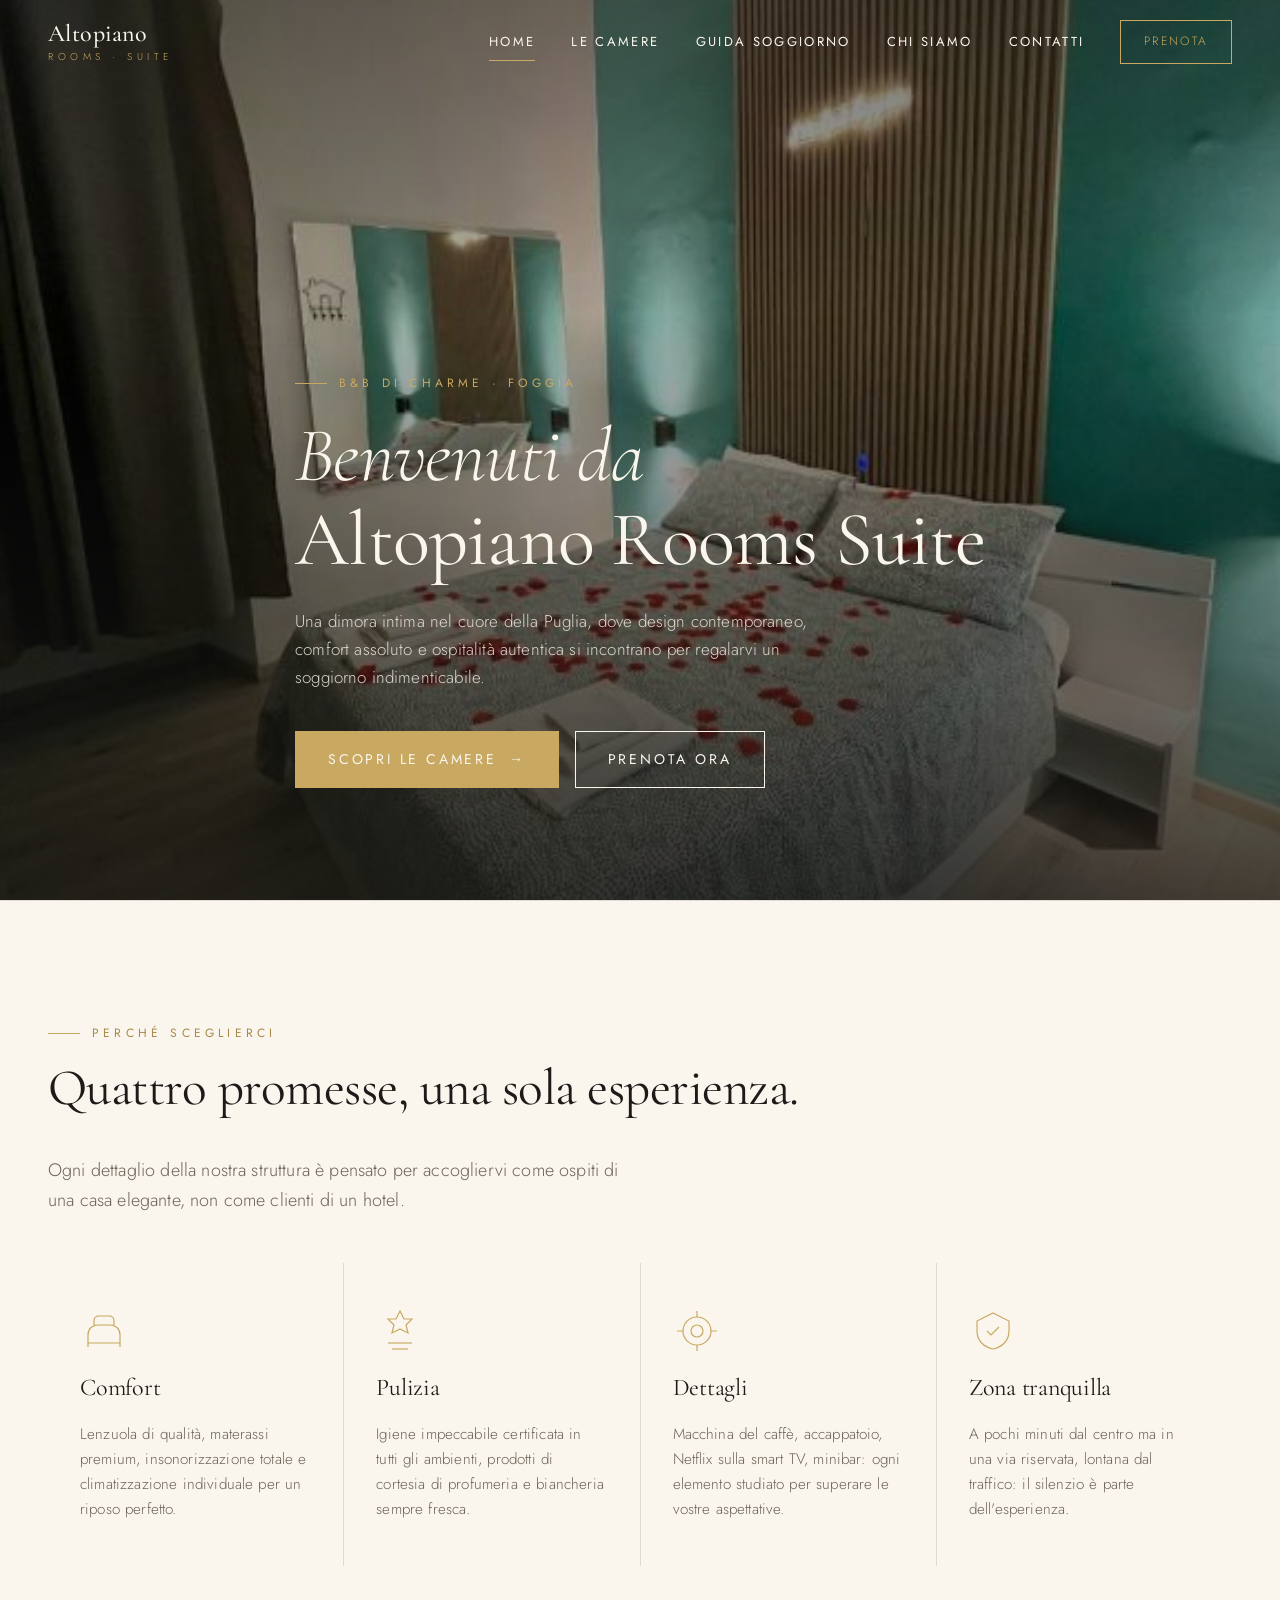
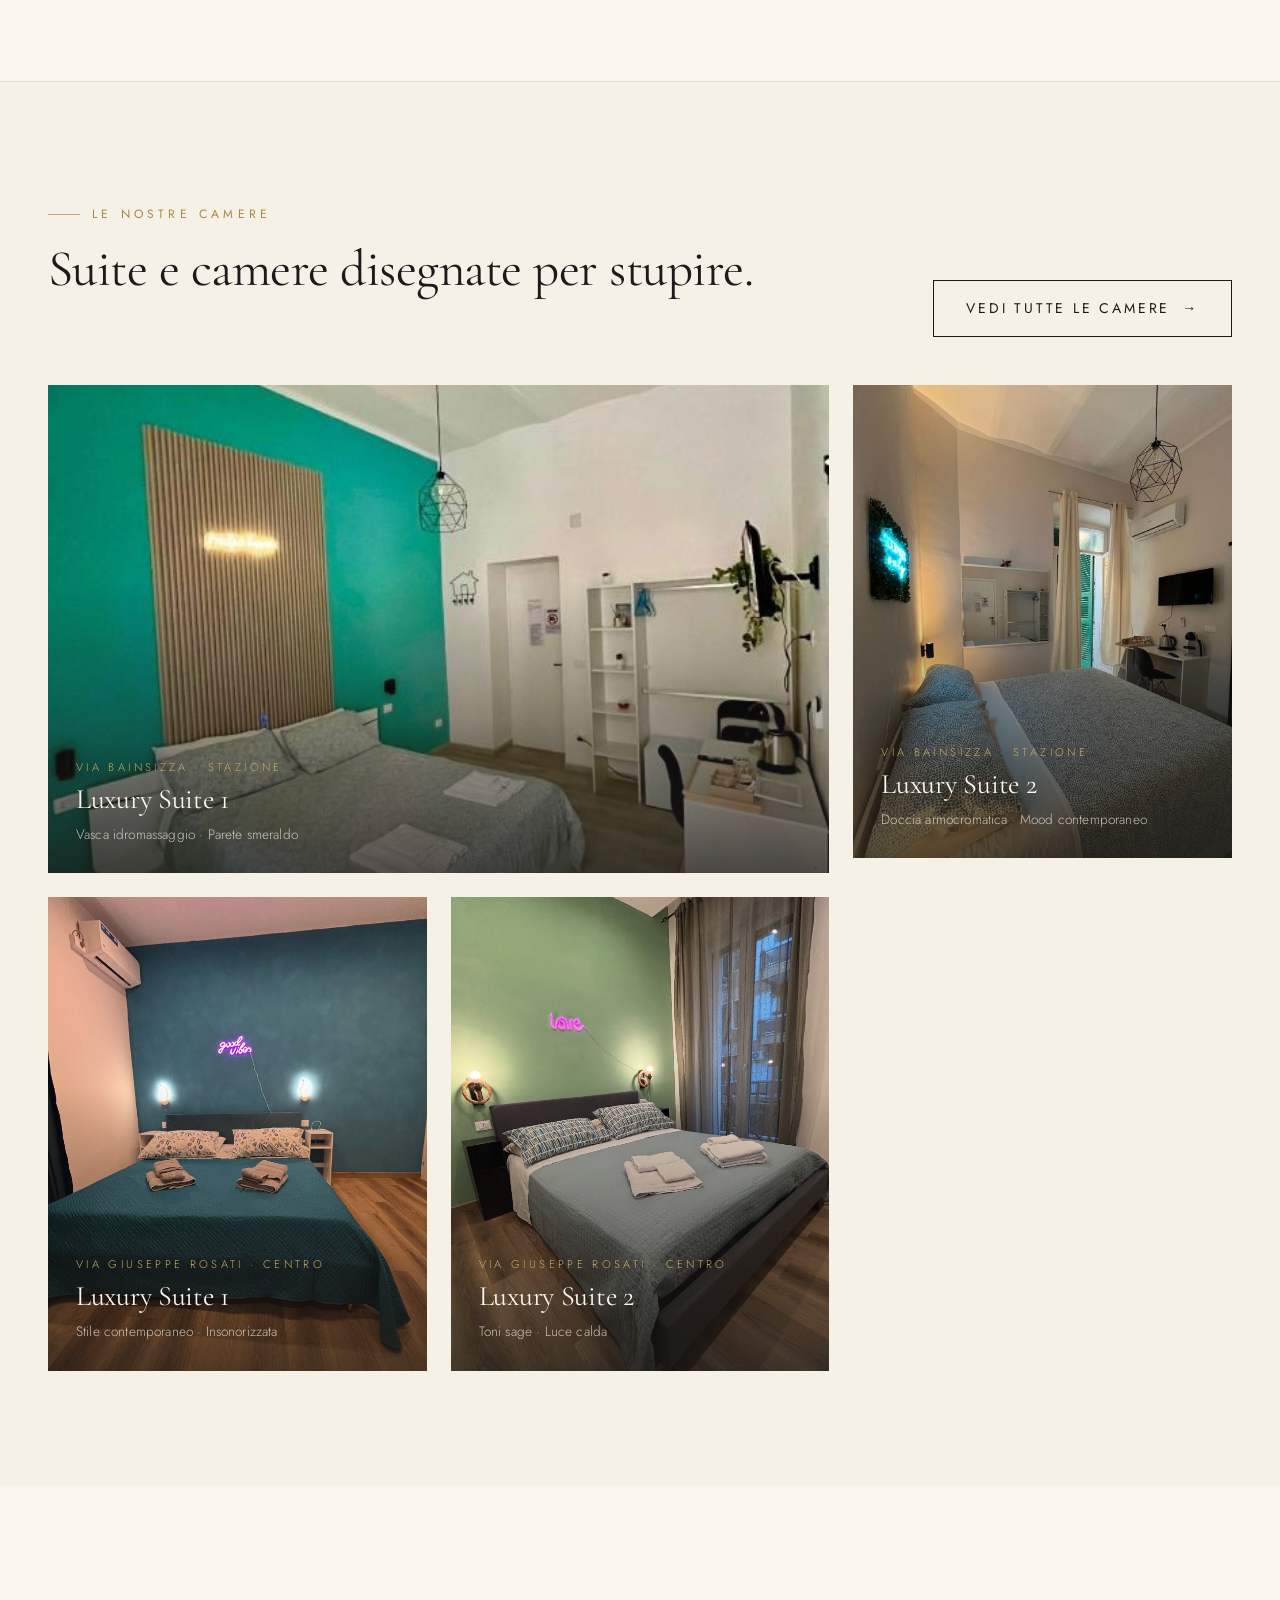
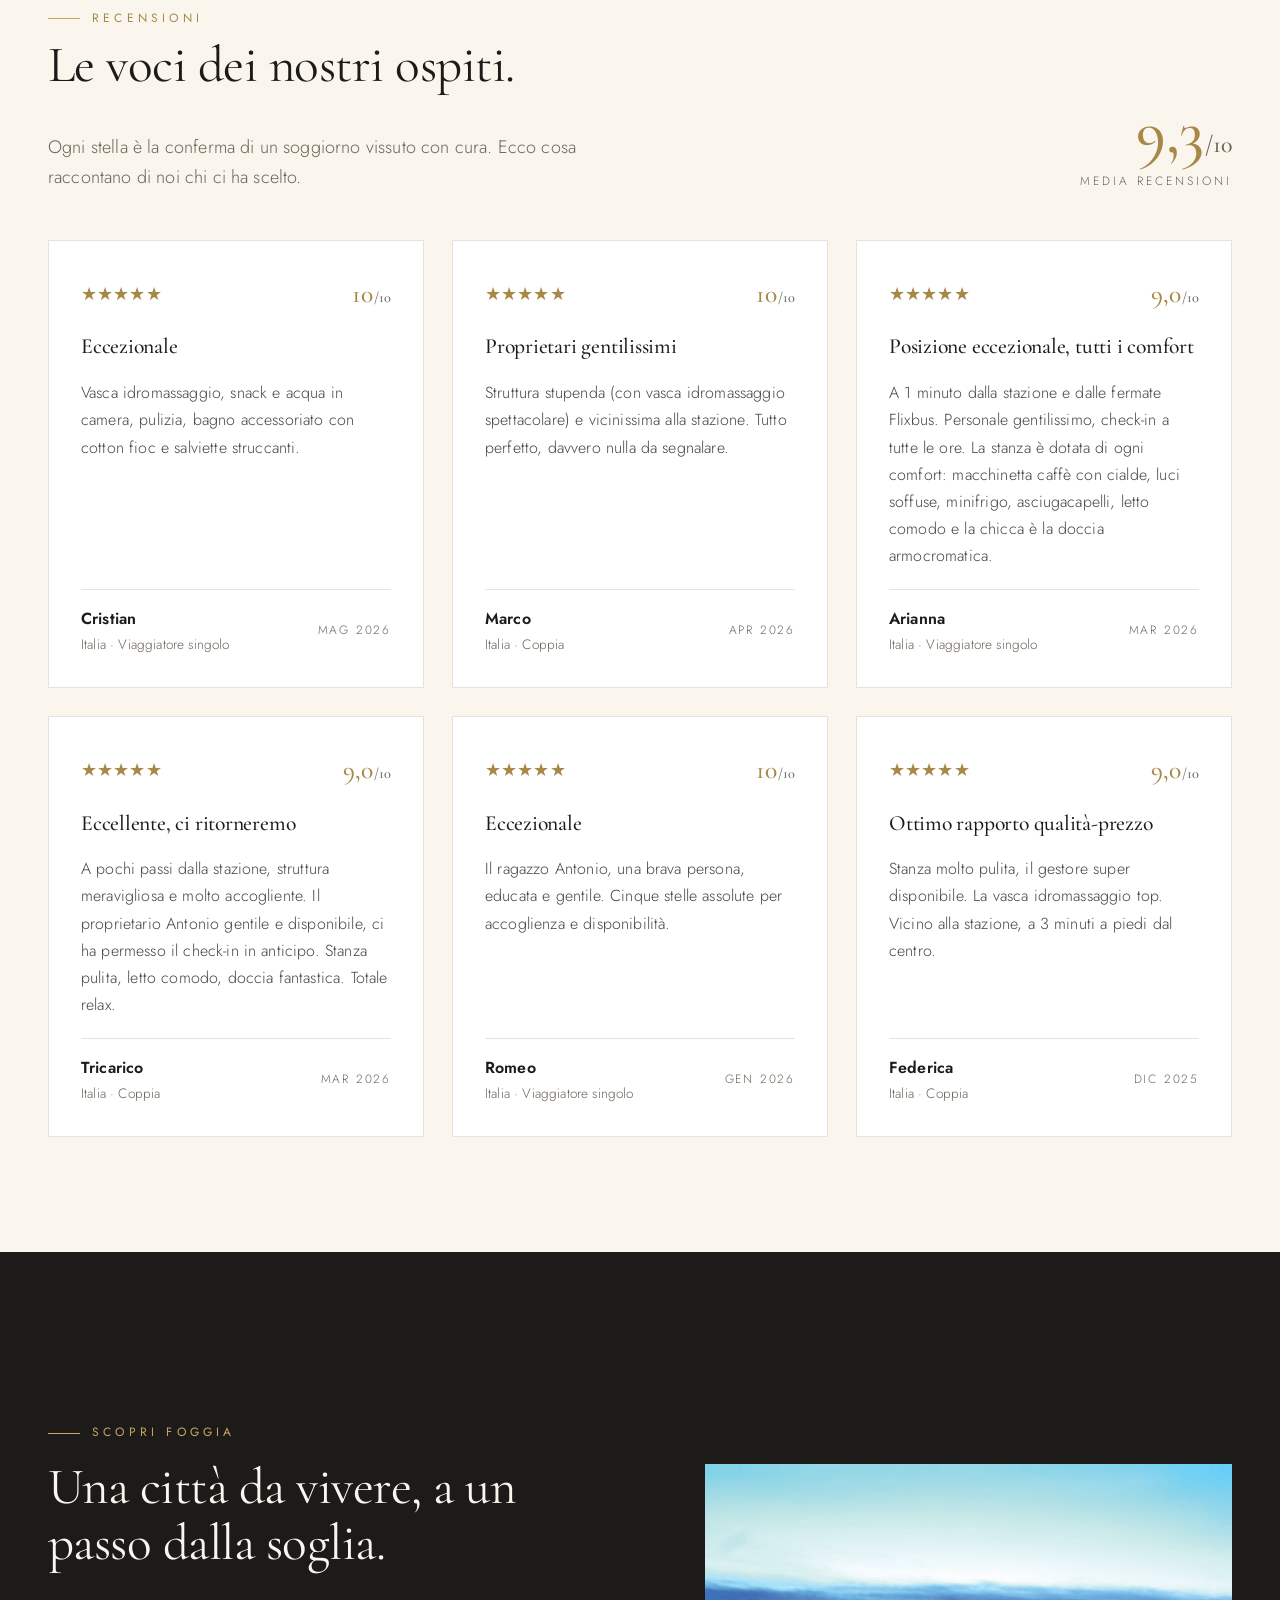
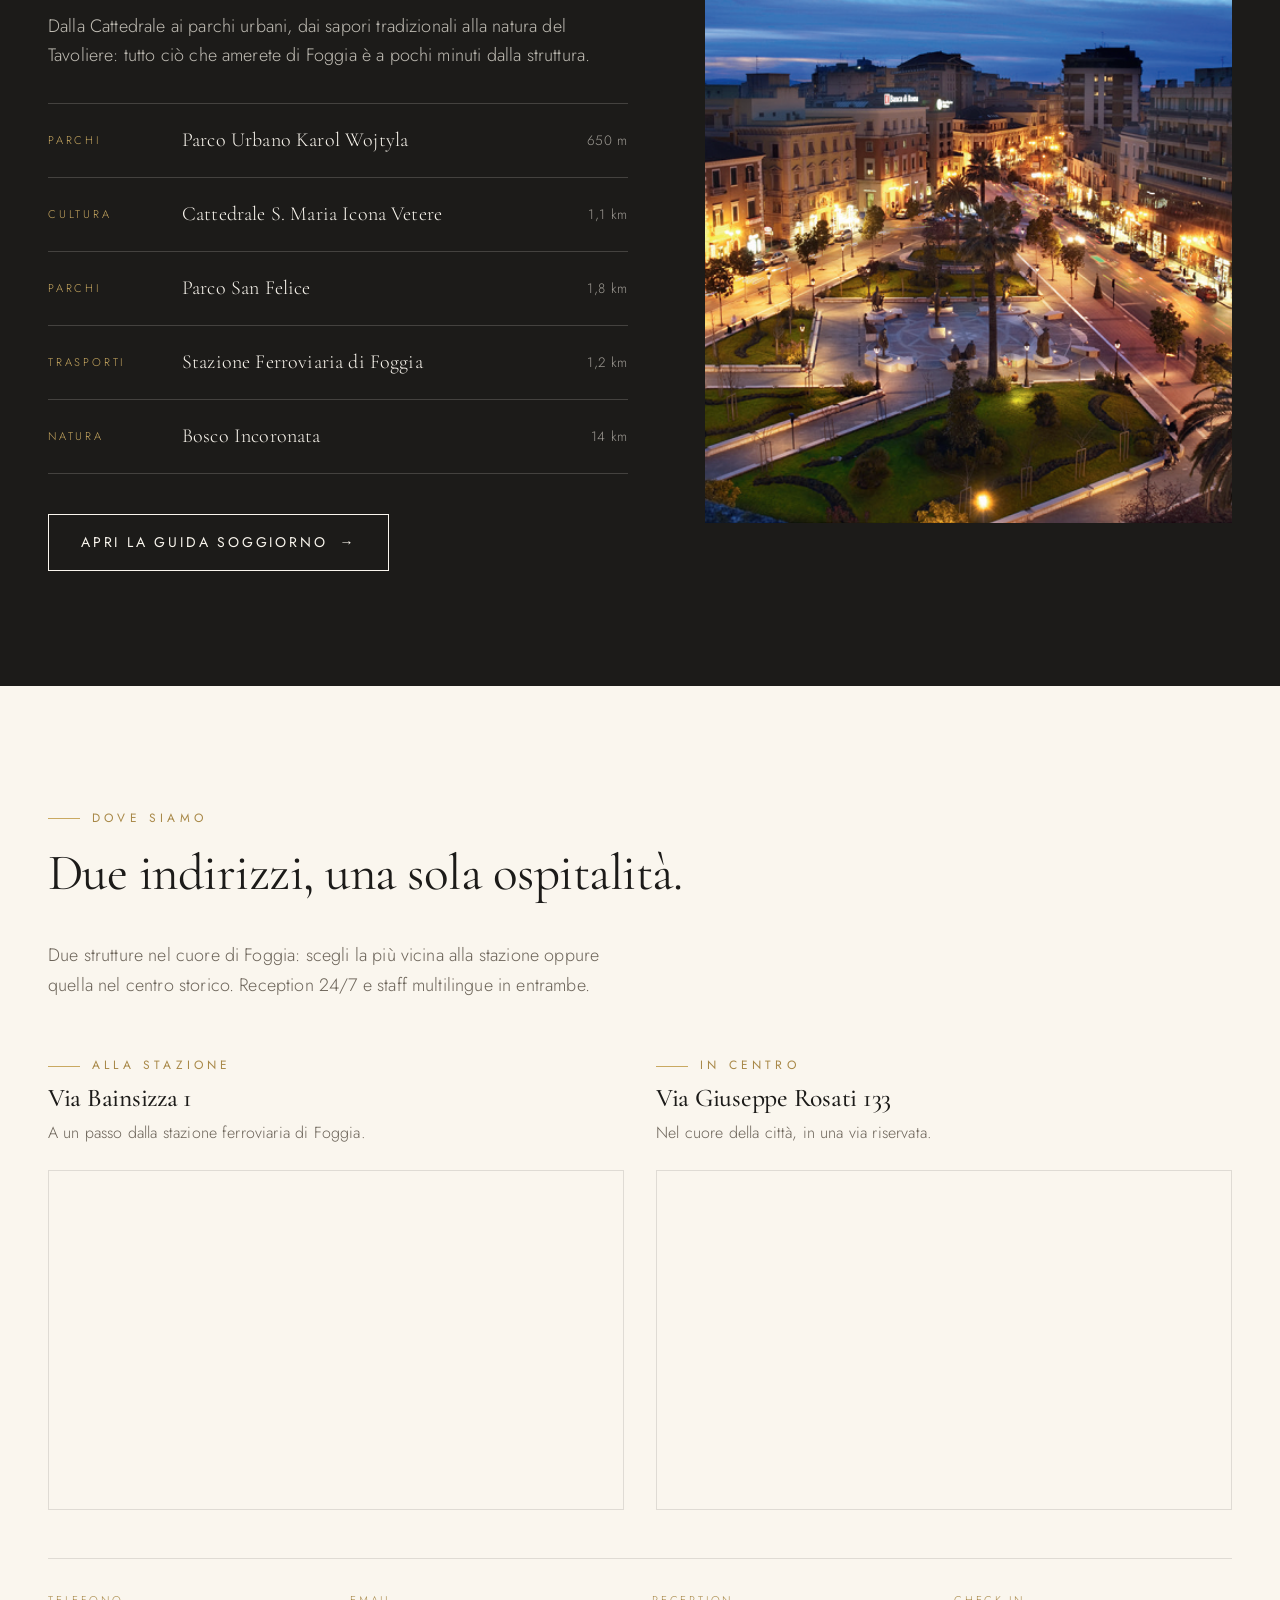
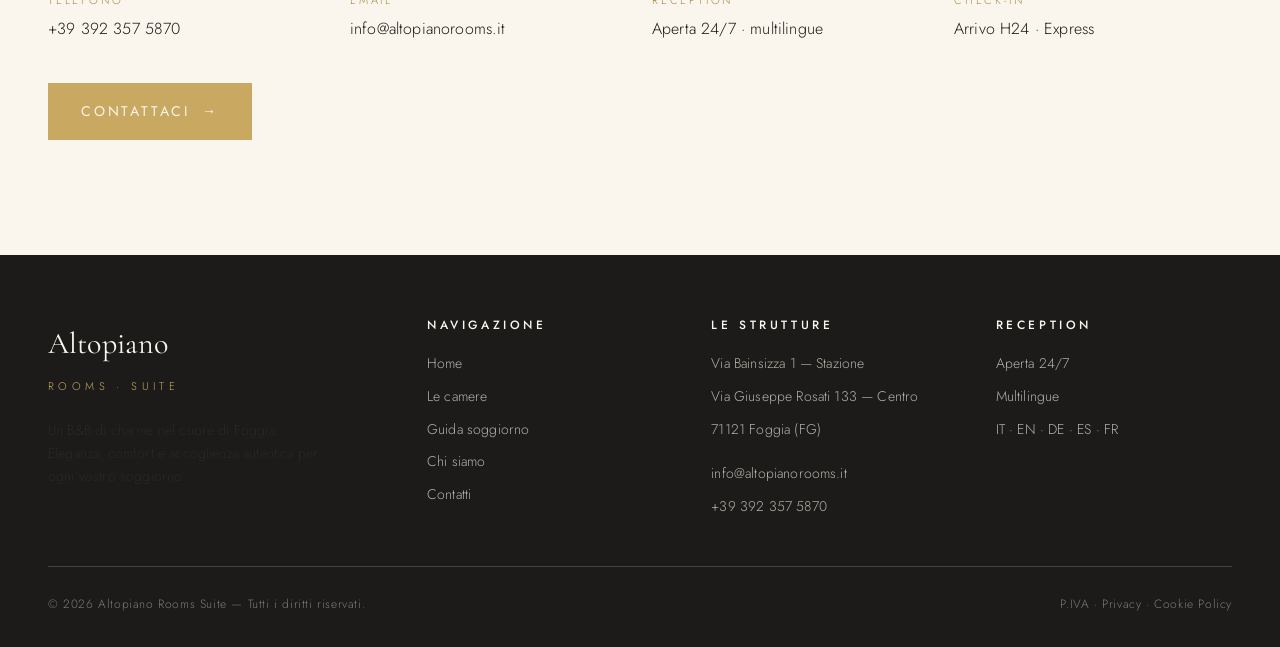
==== commit 2859dc36: "aggiornamento sito" ====
--- a/index.html
+++ b/index.html
@@ -137,37 +137,37 @@
 
       <div class="rooms__grid">
         <a class="room-card room-card--lg" href="camere.html">
-          <img src="assets/images/luxury-suite-1.jpg" alt="Luxury Suite 1 — Via Bainsizza" />
+          <img src="assets/images/bainsizza-1-1.jpg" alt="Luxury Suite 1 — Via Bainsizza" />
           <div class="room-card__overlay">
             <span class="room-card__tag">Via Bainsizza · Stazione</span>
             <h3>Luxury Suite 1</h3>
-            <span class="room-card__meta">A pochi passi dalla stazione · Comfort premium</span>
+            <span class="room-card__meta">Vasca idromassaggio · Parete smeraldo</span>
           </div>
         </a>
 
         <a class="room-card room-card--md" href="camere.html">
-          <img src="assets/images/luxury-suite-4.jpg" alt="Luxury Suite 4 — Via Bainsizza" />
+          <img src="assets/images/bainsizza-2-1.jpg" alt="Luxury Suite 2 — Via Bainsizza" />
           <div class="room-card__overlay">
             <span class="room-card__tag">Via Bainsizza · Stazione</span>
-            <h3>Luxury Suite 4</h3>
-            <span class="room-card__meta">Design contemporaneo · Insonorizzata</span>
+            <h3>Luxury Suite 2</h3>
+            <span class="room-card__meta">Doccia armocromatica · Mood contemporaneo</span>
           </div>
         </a>
 
         <a class="room-card room-card--md" href="camere.html">
-          <img src="assets/images/camera-goodvibes.png" alt="Luxury Suite 2 — Via Giuseppe Rosati" />
+          <img src="assets/images/camera-goodvibes.png" alt="Luxury Suite 1 — Via Giuseppe Rosati" />
+          <div class="room-card__overlay">
+            <span class="room-card__tag">Via Giuseppe Rosati · Centro</span>
+            <h3>Luxury Suite 1</h3>
+            <span class="room-card__meta">Stile contemporaneo · Insonorizzata</span>
+          </div>
+        </a>
+
+        <a class="room-card room-card--md" href="camere.html">
+          <img src="assets/images/camera-love.png" alt="Luxury Suite 2 — Via Giuseppe Rosati" />
           <div class="room-card__overlay">
             <span class="room-card__tag">Via Giuseppe Rosati · Centro</span>
             <h3>Luxury Suite 2</h3>
-            <span class="room-card__meta">Stile contemporaneo · Insonorizzata</span>
-          </div>
-        </a>
-
-        <a class="room-card room-card--md" href="camere.html">
-          <img src="assets/images/camera-love.png" alt="Luxury Suite 3 — Via Giuseppe Rosati" />
-          <div class="room-card__overlay">
-            <span class="room-card__tag">Via Giuseppe Rosati · Centro</span>
-            <h3>Luxury Suite 3</h3>
             <span class="room-card__meta">Toni sage · Luce calda</span>
           </div>
         </a>
--- a/assets/css/style.css
+++ b/assets/css/style.css
@@ -663,12 +663,6 @@
 .split--media-right { direction: ltr; }
 .split__media { aspect-ratio: 4/5; overflow: hidden; position: relative; }
 .split__media img { width: 100%; height: 100%; object-fit: cover; }
-.split__media::after {
-  content: "";
-  position: absolute; inset: 1.25rem;
-  border: 1px solid var(--sand);
-  pointer-events: none;
-}
 
 /* ---------- Amenities list ---------- */
 .amenities {
@@ -712,16 +706,114 @@
   transition: transform 1.2s var(--ease);
 }
 .room-detail__media:hover img { transform: scale(1.05); }
-.room-detail__number {
+.room-detail h3 { margin-top: 1rem; margin-bottom: 1rem; }
+
+/* ---------- Room photo gallery (scroll-snap) ---------- */
+.gallery {
+  position: relative;
+  aspect-ratio: 4/5;
+  overflow: hidden;
+}
+.gallery__track {
+  display: flex;
+  width: 100%;
+  height: 100%;
+  overflow-x: auto;
+  overflow-y: hidden;
+  scroll-snap-type: x mandatory;
+  scroll-behavior: smooth;
+  scrollbar-width: none;
+  -ms-overflow-style: none;
+}
+.gallery__track::-webkit-scrollbar { display: none; }
+.gallery__slide {
+  flex: 0 0 100%;
+  width: 100%;
+  height: 100%;
+  scroll-snap-align: start;
+}
+.gallery__slide img {
+  width: 100%;
+  height: 100%;
+  object-fit: cover;
+  transition: transform 1.2s var(--ease);
+}
+.gallery:hover .gallery__slide img { transform: scale(1.04); }
+
+.gallery__btn {
   position: absolute;
-  top: 1.5rem; left: 1.5rem;
-  font-family: var(--serif);
-  font-style: italic;
-  font-size: 3rem;
-  color: var(--ivory-warm);
-  text-shadow: 0 2px 20px rgba(0,0,0,.4);
-}
-.room-detail h3 { margin-top: 1rem; margin-bottom: 1rem; }
+  top: 50%;
+  transform: translateY(-50%);
+  width: 44px;
+  height: 44px;
+  display: flex;
+  align-items: center;
+  justify-content: center;
+  background: rgba(28, 27, 25, 0.55);
+  color: var(--ivory-warm);
+  backdrop-filter: blur(4px);
+  -webkit-backdrop-filter: blur(4px);
+  border-radius: 50%;
+  cursor: pointer;
+  transition: all 0.3s var(--ease);
+  z-index: 2;
+  opacity: 0;
+}
+.gallery:hover .gallery__btn { opacity: 1; }
+.gallery__btn:hover { background: var(--anthracite); }
+.gallery__btn--prev { left: 1rem; }
+.gallery__btn--next { right: 1rem; }
+.gallery__btn svg { width: 18px; height: 18px; }
+
+.gallery__dots {
+  position: absolute;
+  bottom: 1rem;
+  left: 50%;
+  transform: translateX(-50%);
+  display: flex;
+  gap: 0.45rem;
+  z-index: 2;
+  padding: 0.4rem 0.75rem;
+  background: rgba(28, 27, 25, 0.45);
+  backdrop-filter: blur(4px);
+  -webkit-backdrop-filter: blur(4px);
+  border-radius: 999px;
+}
+.gallery__dot {
+  width: 7px;
+  height: 7px;
+  border-radius: 50%;
+  background: rgba(246, 241, 231, 0.45);
+  cursor: pointer;
+  transition: all 0.3s var(--ease);
+  border: 0;
+  padding: 0;
+}
+.gallery__dot.is-active {
+  background: var(--sand);
+  width: 22px;
+  border-radius: 4px;
+}
+.gallery__counter {
+  position: absolute;
+  top: 1rem;
+  right: 1rem;
+  background: rgba(28, 27, 25, 0.55);
+  color: var(--ivory-warm);
+  padding: 0.35rem 0.75rem;
+  border-radius: 999px;
+  font-size: 0.75rem;
+  letter-spacing: 0.1em;
+  backdrop-filter: blur(4px);
+  -webkit-backdrop-filter: blur(4px);
+  z-index: 2;
+}
+
+@media (max-width: 720px) {
+  .gallery__btn { opacity: 1; width: 38px; height: 38px; }
+  .gallery__btn--prev { left: 0.5rem; }
+  .gallery__btn--next { right: 0.5rem; }
+}
 .room-detail__features {
   display: flex;
   flex-wrap: wrap;
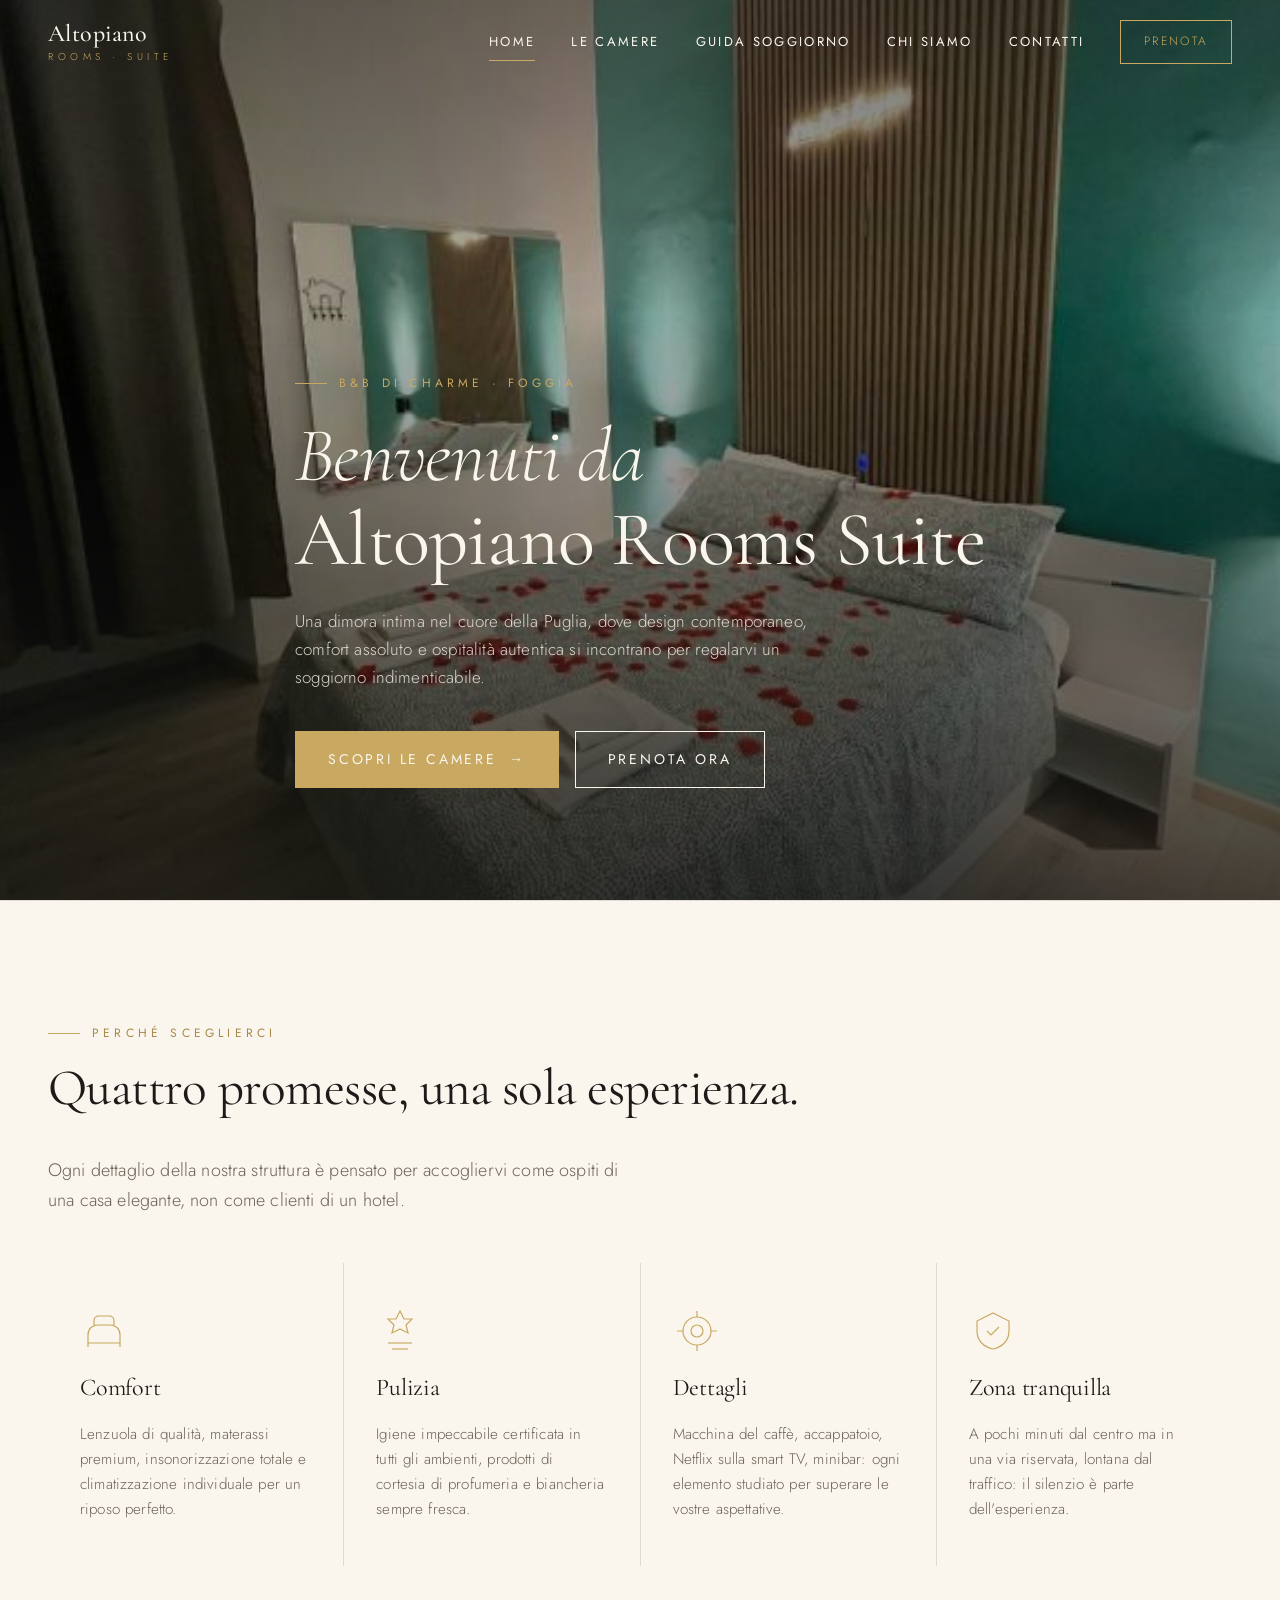
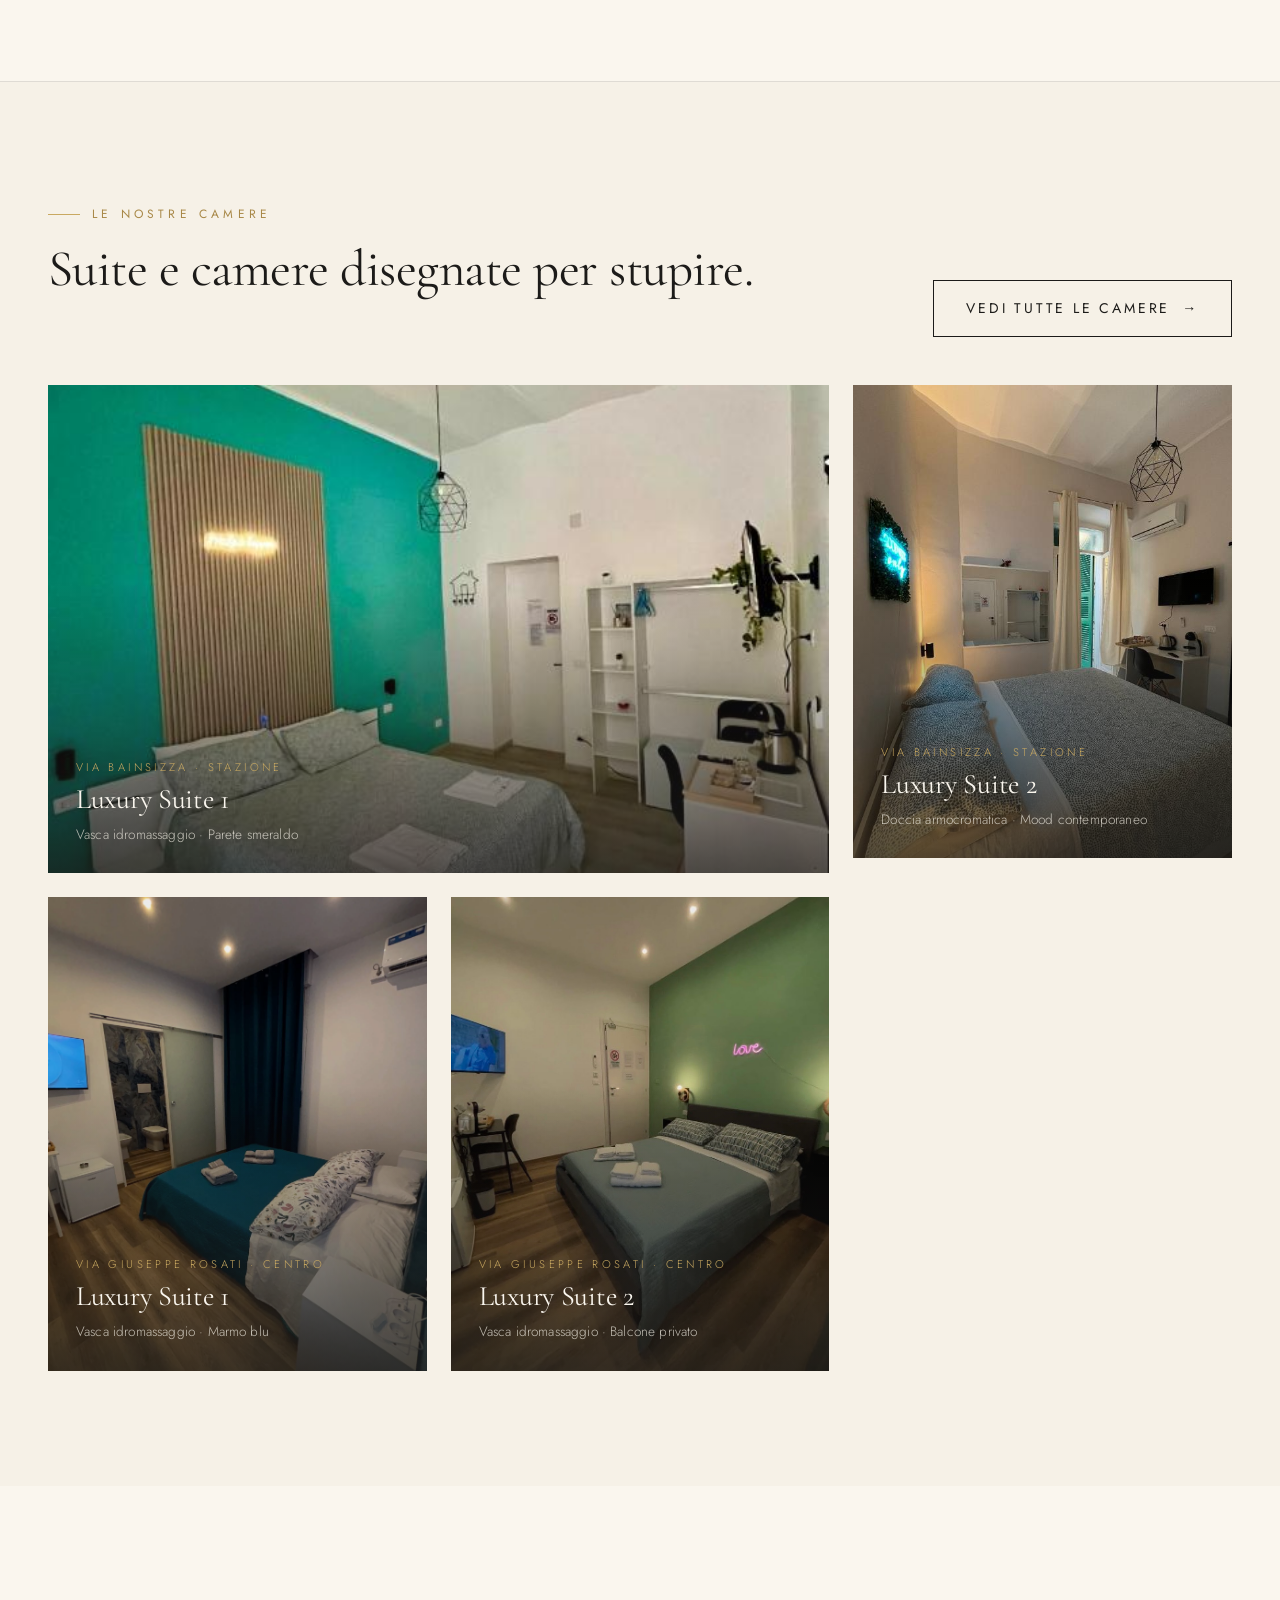
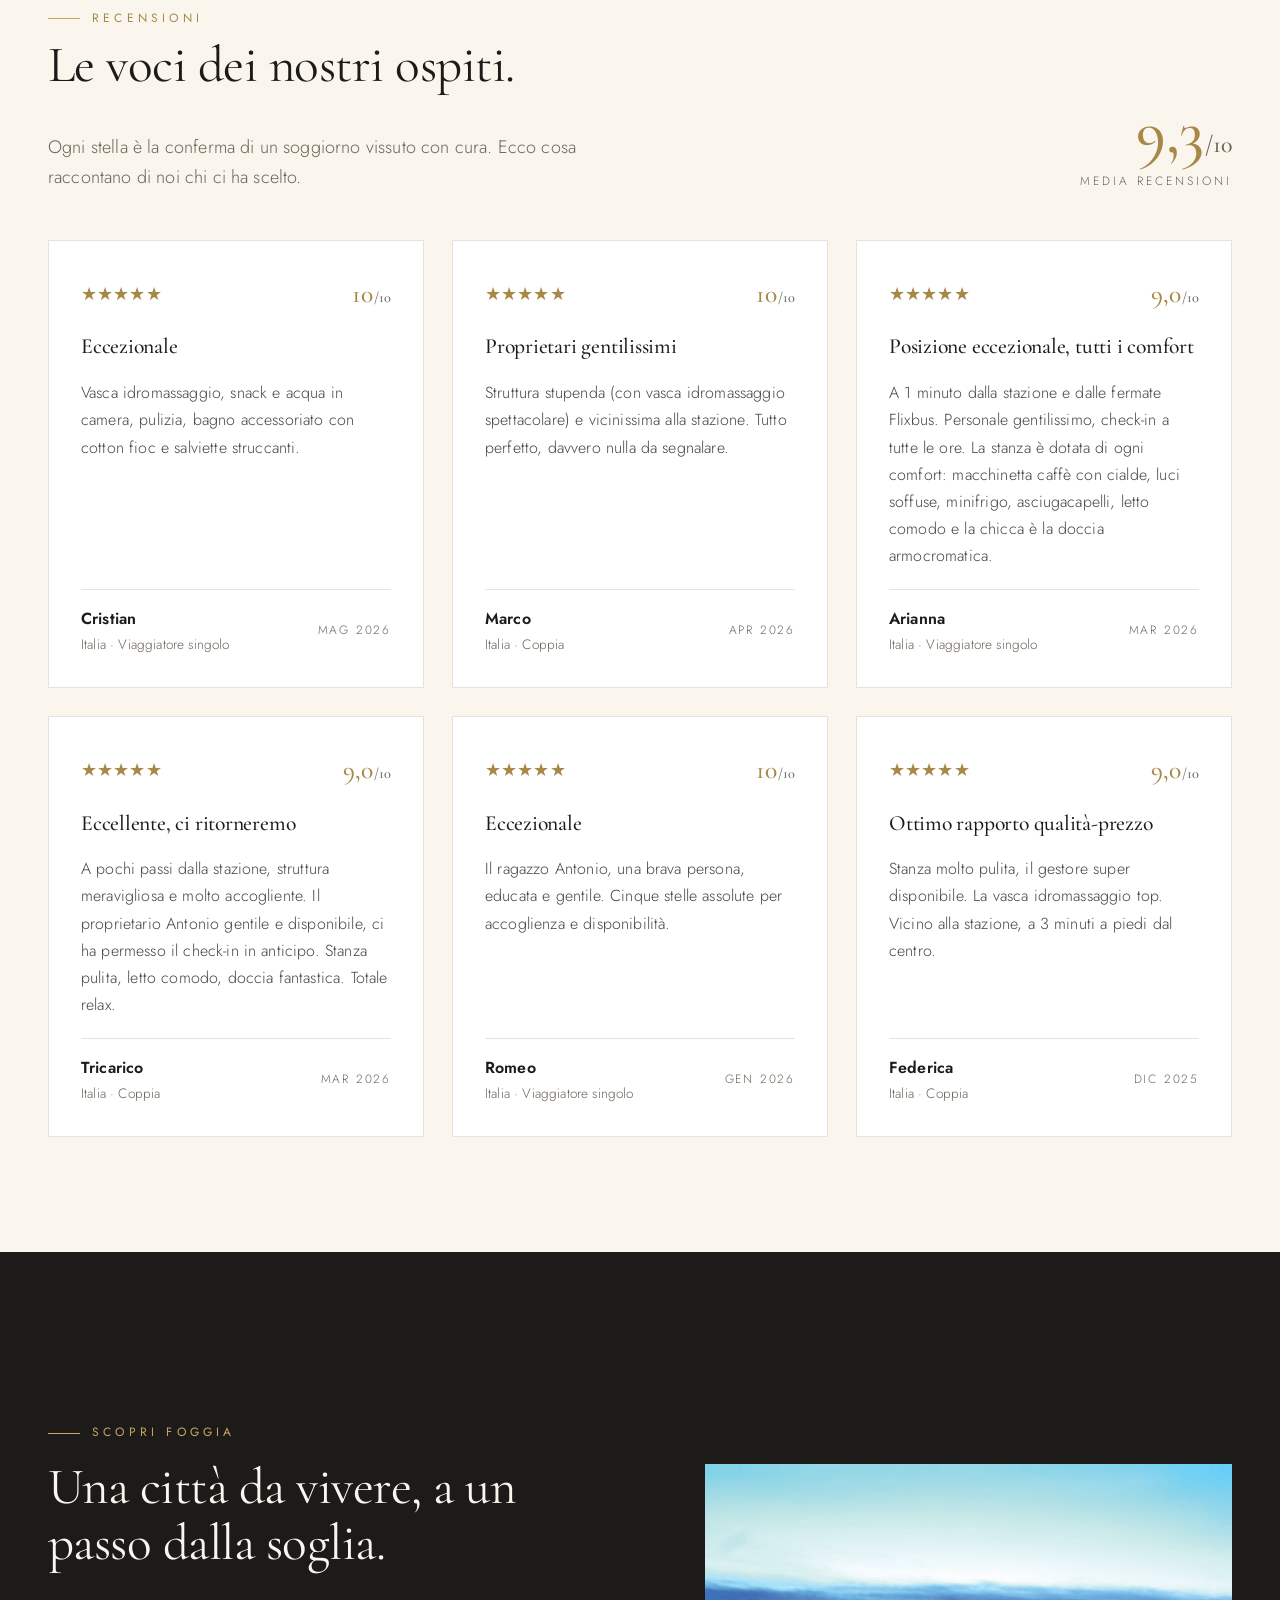
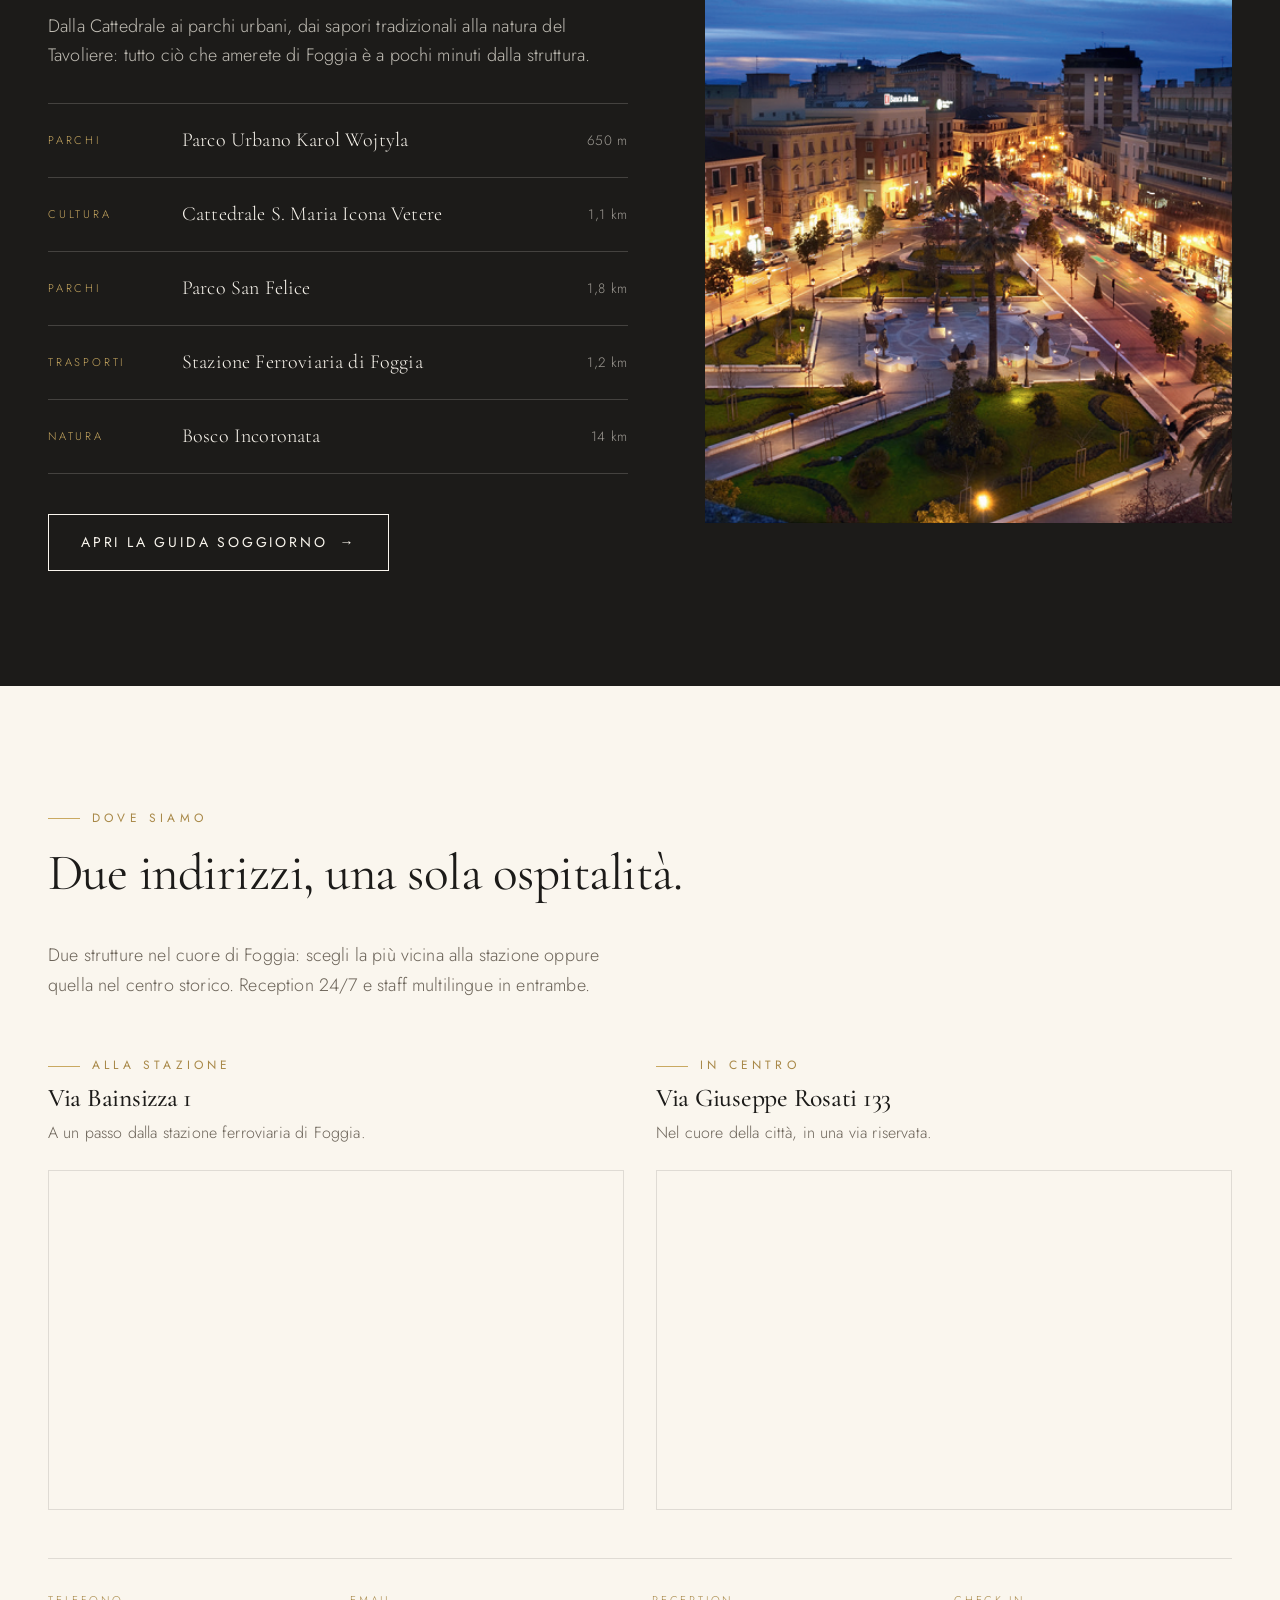
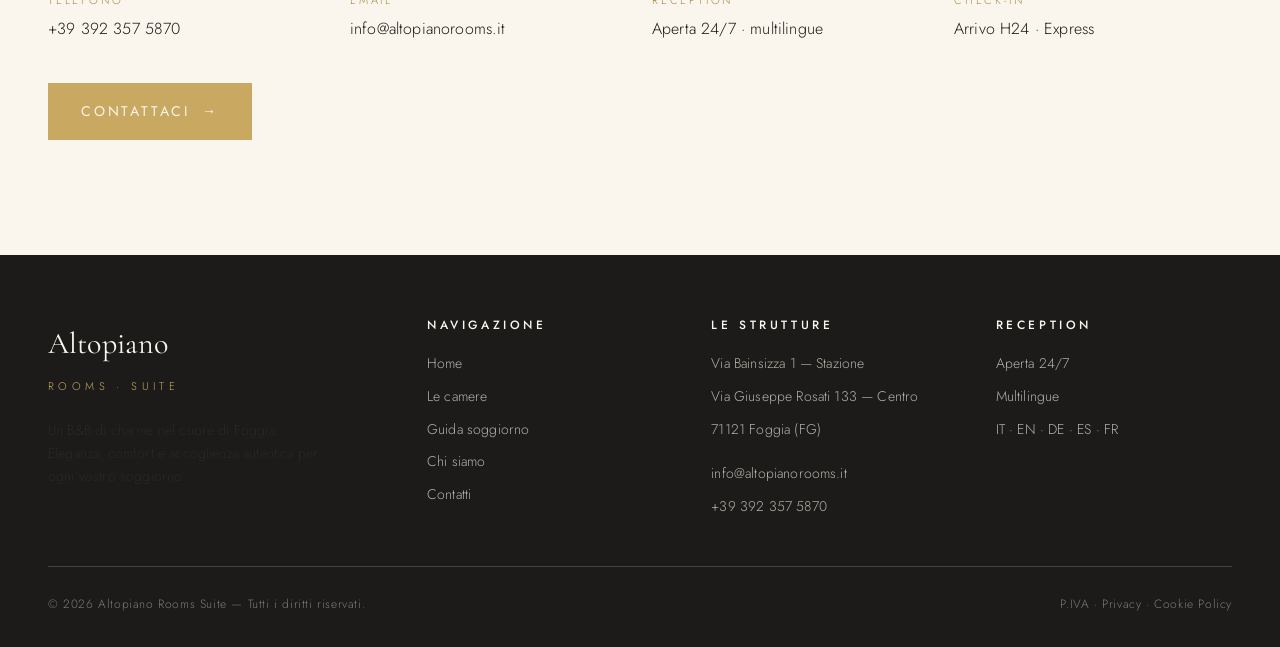
==== commit 4c7bd7df: "aggiornamento sito" ====
--- a/index.html
+++ b/index.html
@@ -155,20 +155,20 @@
         </a>
 
         <a class="room-card room-card--md" href="camere.html">
-          <img src="assets/images/camera-goodvibes.png" alt="Luxury Suite 1 — Via Giuseppe Rosati" />
+          <img src="assets/images/rosati-1-1.png" alt="Luxury Suite 1 — Via Giuseppe Rosati" />
           <div class="room-card__overlay">
             <span class="room-card__tag">Via Giuseppe Rosati · Centro</span>
             <h3>Luxury Suite 1</h3>
-            <span class="room-card__meta">Stile contemporaneo · Insonorizzata</span>
+            <span class="room-card__meta">Vasca idromassaggio · Marmo blu</span>
           </div>
         </a>
 
         <a class="room-card room-card--md" href="camere.html">
-          <img src="assets/images/camera-love.png" alt="Luxury Suite 2 — Via Giuseppe Rosati" />
+          <img src="assets/images/rosati-2-1.jpg" alt="Luxury Suite 2 — Via Giuseppe Rosati" />
           <div class="room-card__overlay">
             <span class="room-card__tag">Via Giuseppe Rosati · Centro</span>
             <h3>Luxury Suite 2</h3>
-            <span class="room-card__meta">Toni sage · Luce calda</span>
+            <span class="room-card__meta">Vasca idromassaggio · Balcone privato</span>
           </div>
         </a>
       </div>
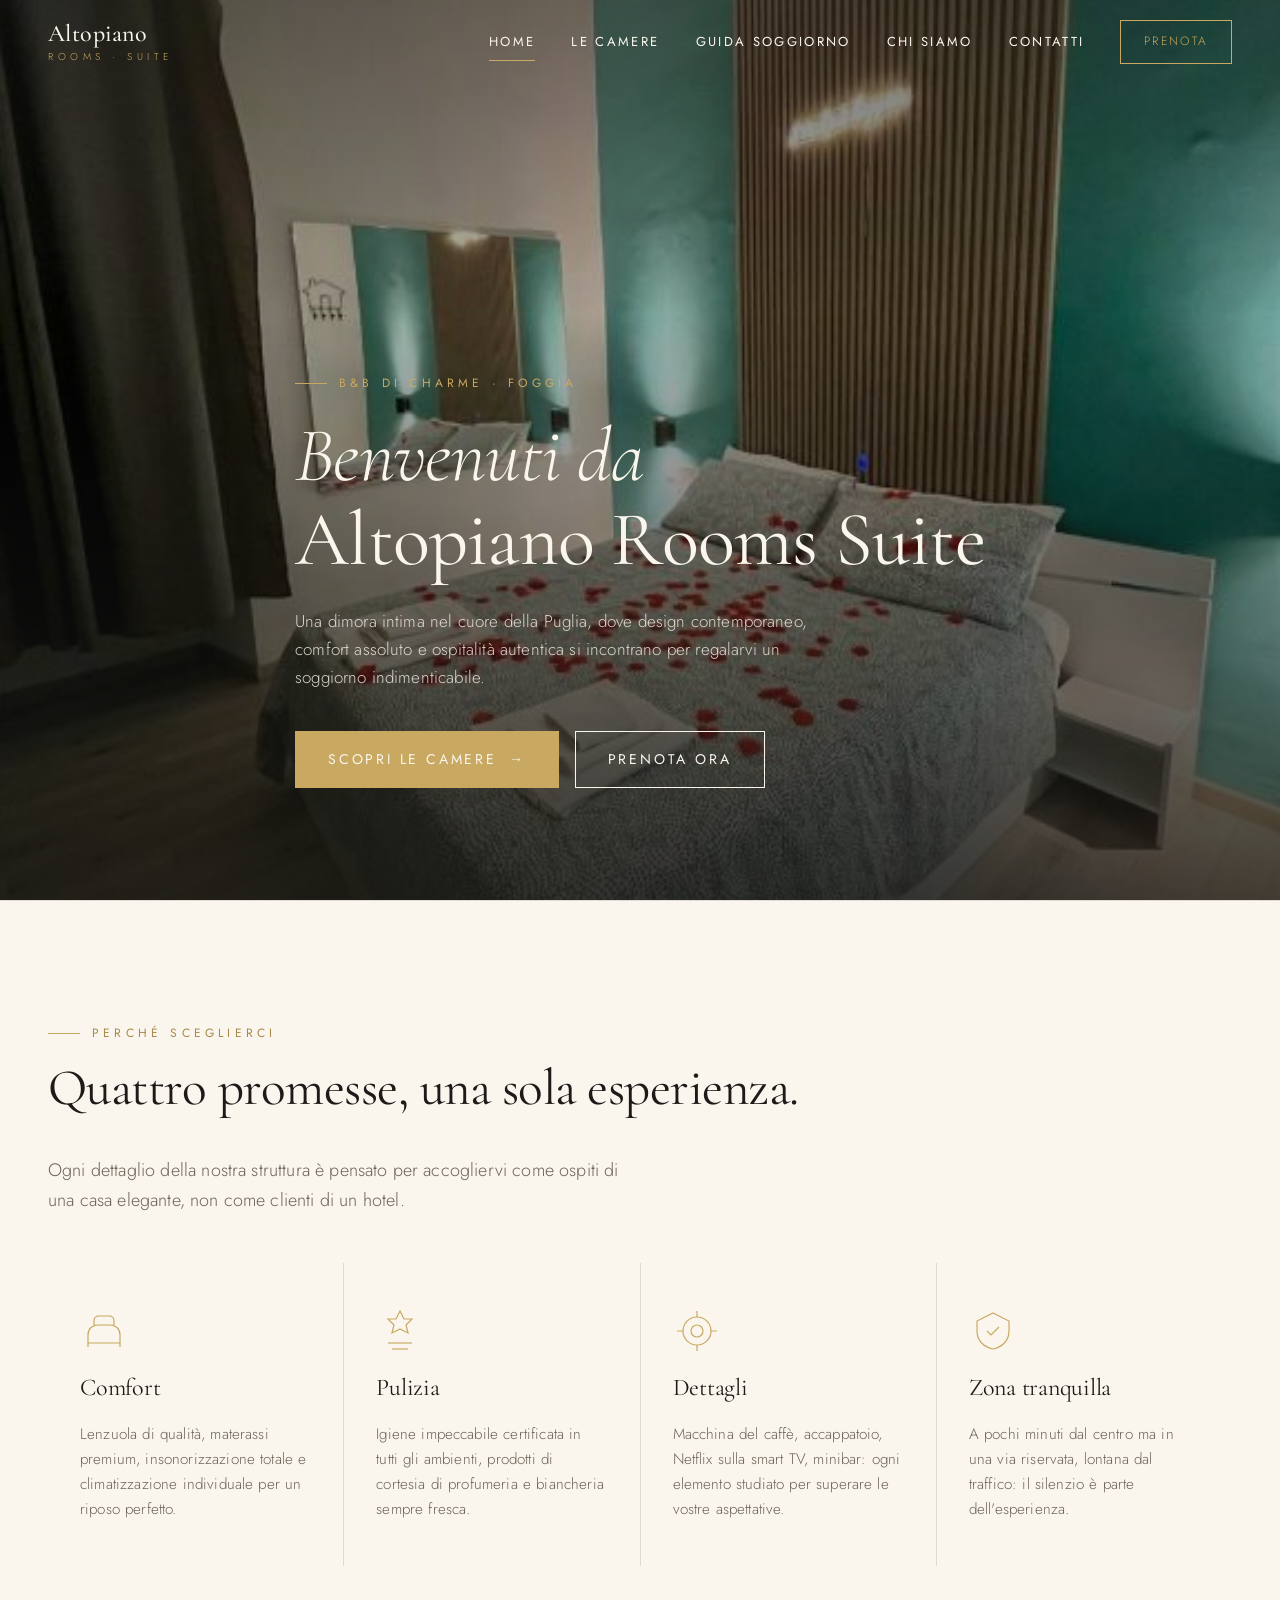
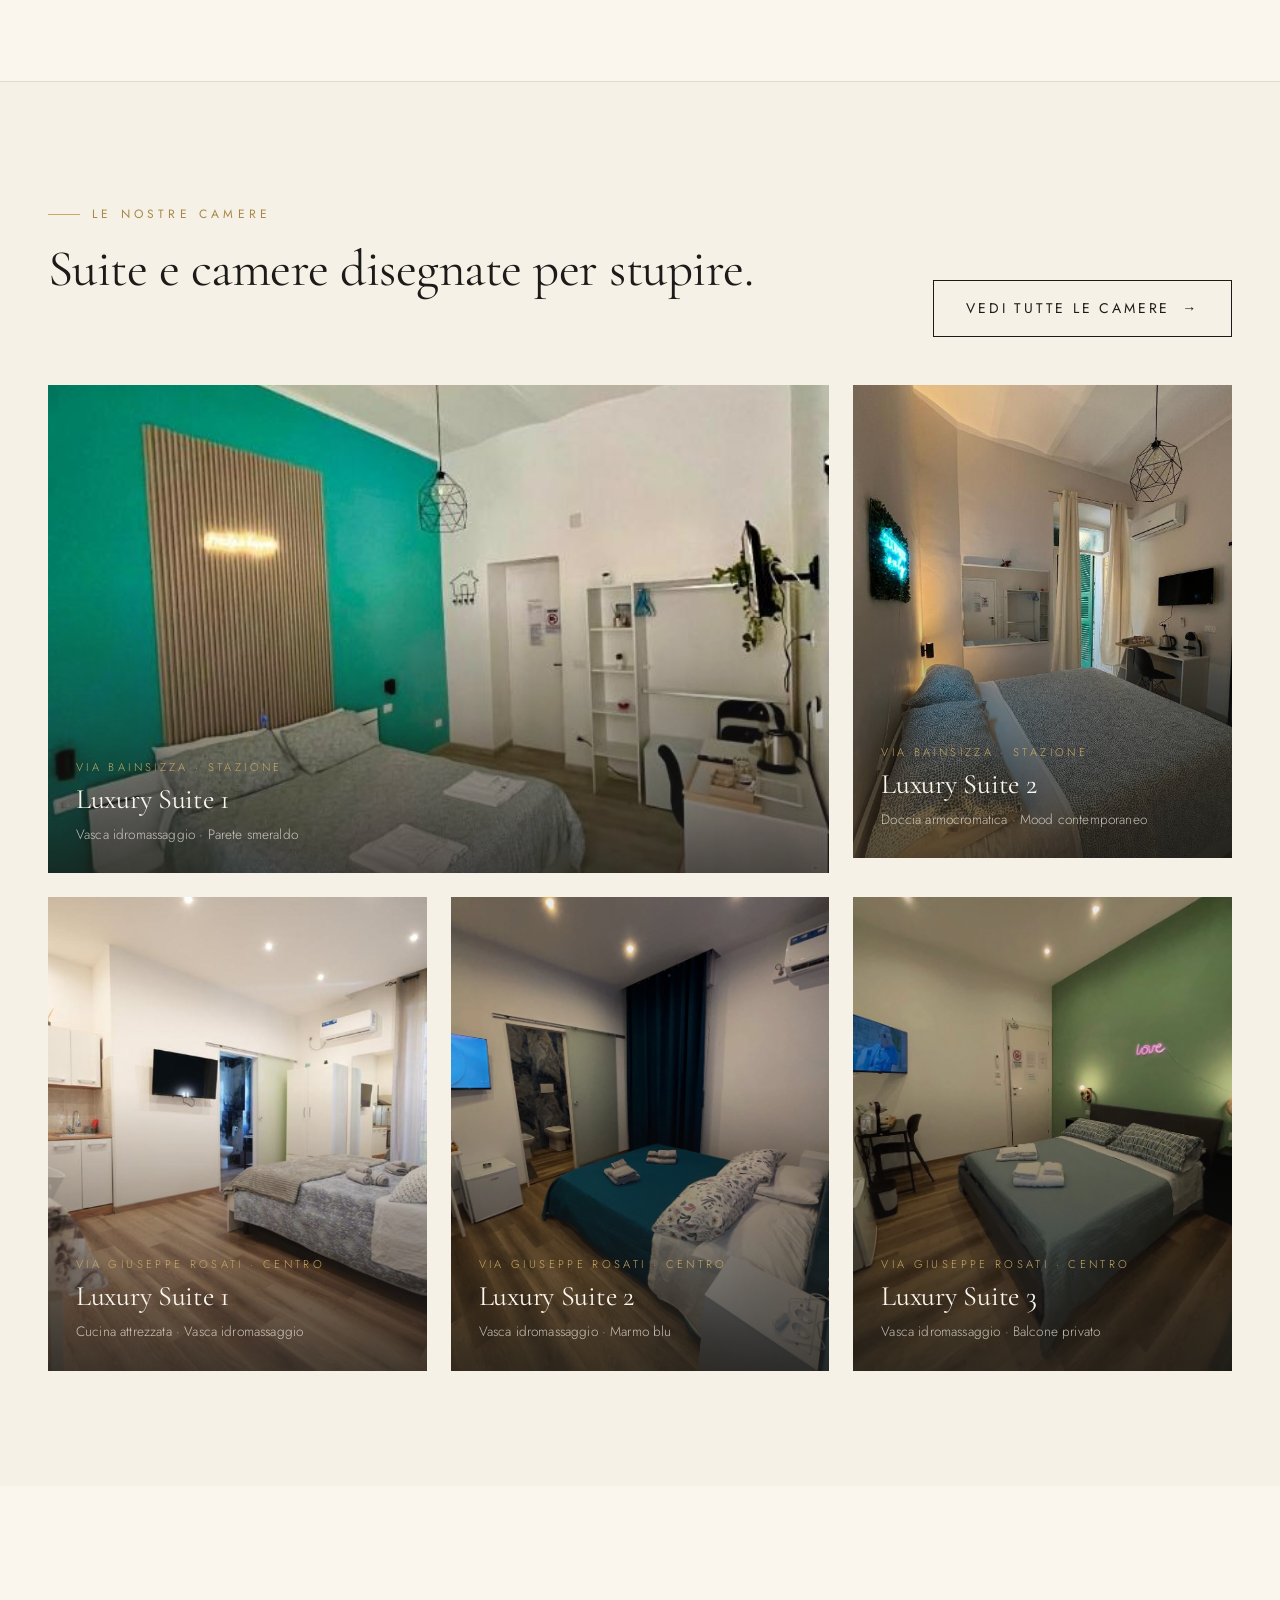
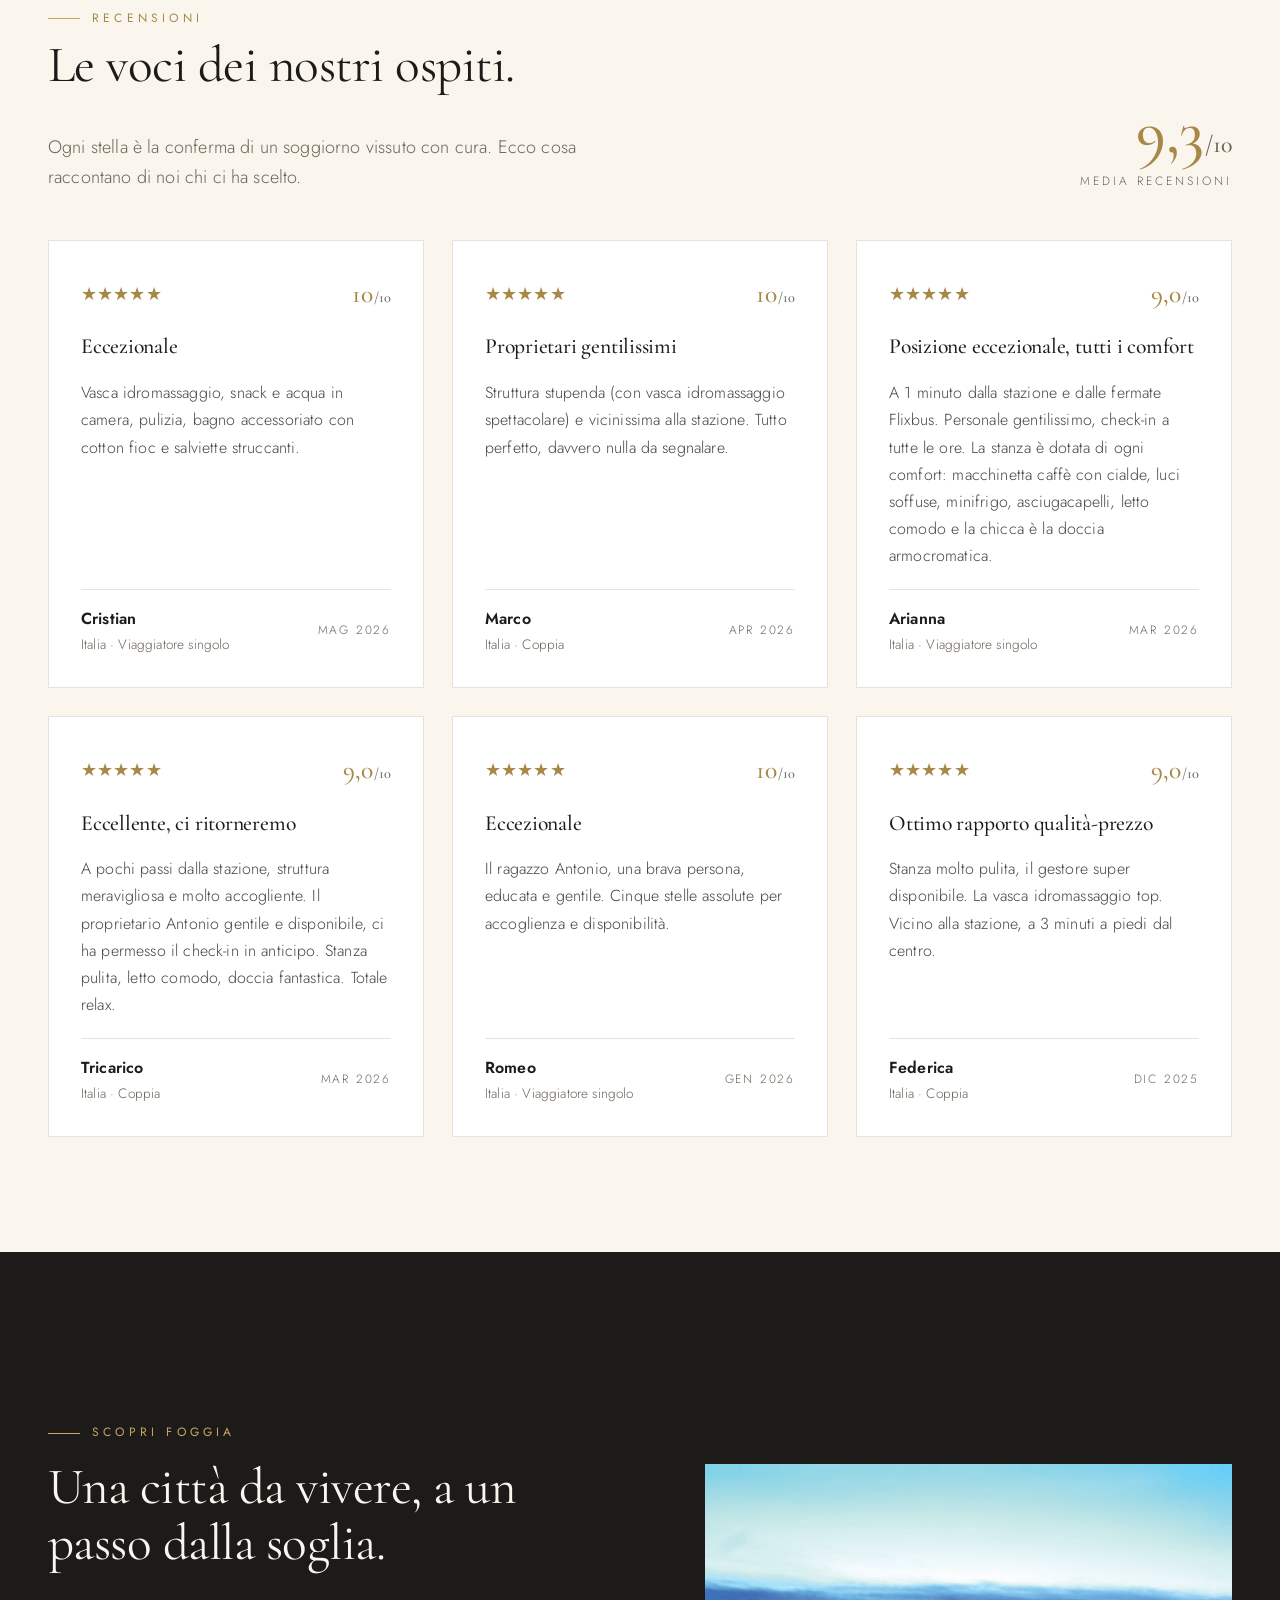
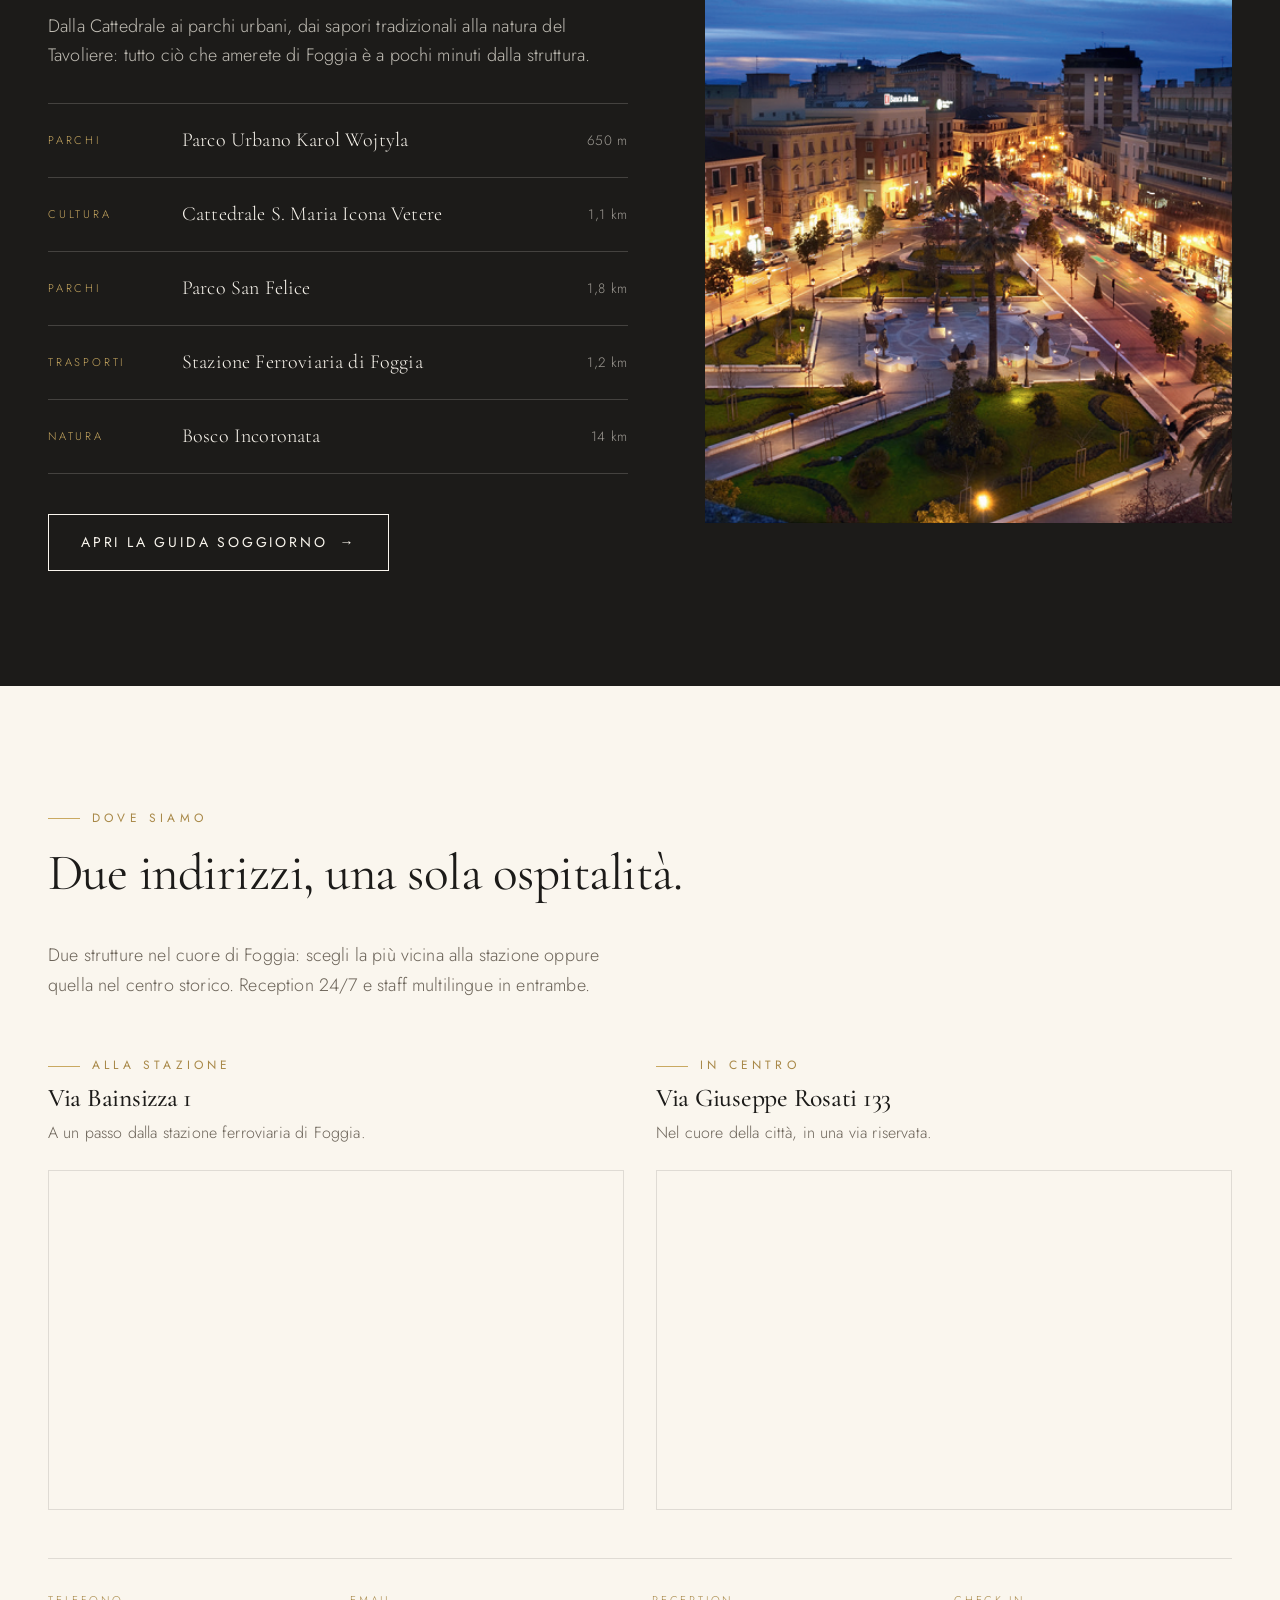
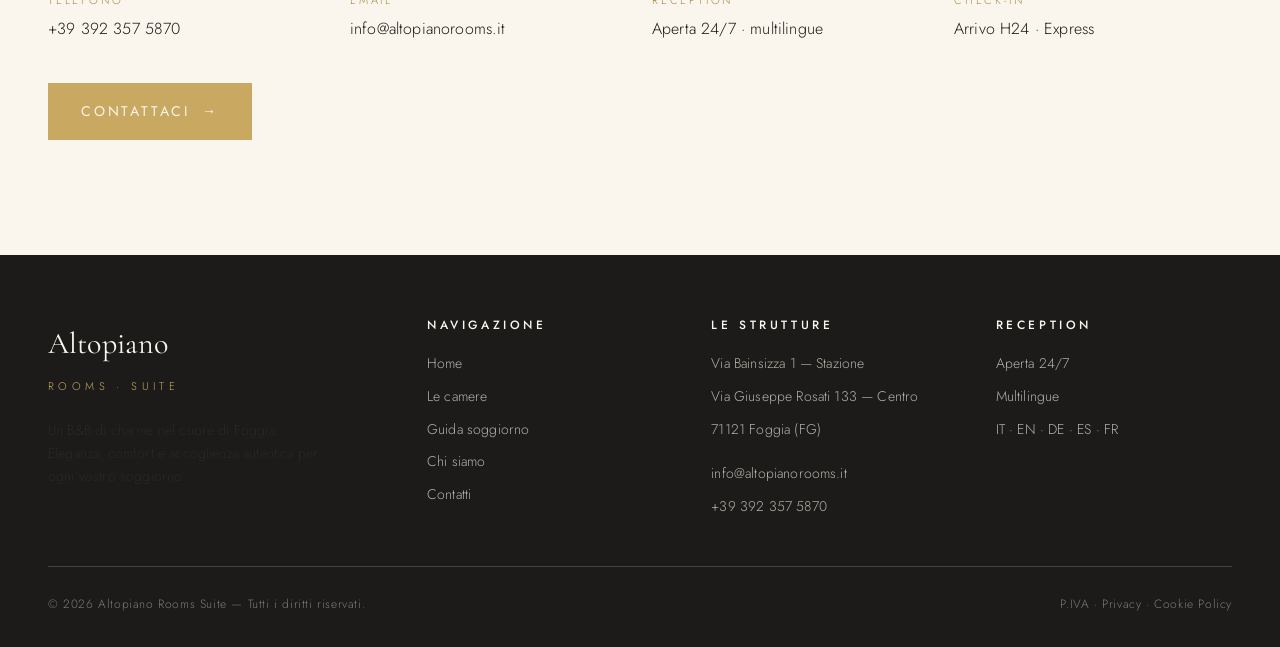
==== commit a97202ab: "aggiornamento sito" ====
--- a/index.html
+++ b/index.html
@@ -155,19 +155,28 @@
         </a>
 
         <a class="room-card room-card--md" href="camere.html">
-          <img src="assets/images/rosati-1-1.png" alt="Luxury Suite 1 — Via Giuseppe Rosati" />
+          <img src="assets/images/rosati-1-1.jpg" alt="Luxury Suite 1 — Via Giuseppe Rosati" />
           <div class="room-card__overlay">
             <span class="room-card__tag">Via Giuseppe Rosati · Centro</span>
             <h3>Luxury Suite 1</h3>
-            <span class="room-card__meta">Vasca idromassaggio · Marmo blu</span>
+            <span class="room-card__meta">Cucina attrezzata · Vasca idromassaggio</span>
           </div>
         </a>
 
         <a class="room-card room-card--md" href="camere.html">
-          <img src="assets/images/rosati-2-1.jpg" alt="Luxury Suite 2 — Via Giuseppe Rosati" />
+          <img src="assets/images/rosati-2-1.png" alt="Luxury Suite 2 — Via Giuseppe Rosati" />
           <div class="room-card__overlay">
             <span class="room-card__tag">Via Giuseppe Rosati · Centro</span>
             <h3>Luxury Suite 2</h3>
+            <span class="room-card__meta">Vasca idromassaggio · Marmo blu</span>
+          </div>
+        </a>
+
+        <a class="room-card room-card--md" href="camere.html">
+          <img src="assets/images/rosati-3-1.jpg" alt="Luxury Suite 3 — Via Giuseppe Rosati" />
+          <div class="room-card__overlay">
+            <span class="room-card__tag">Via Giuseppe Rosati · Centro</span>
+            <h3>Luxury Suite 3</h3>
             <span class="room-card__meta">Vasca idromassaggio · Balcone privato</span>
           </div>
         </a>
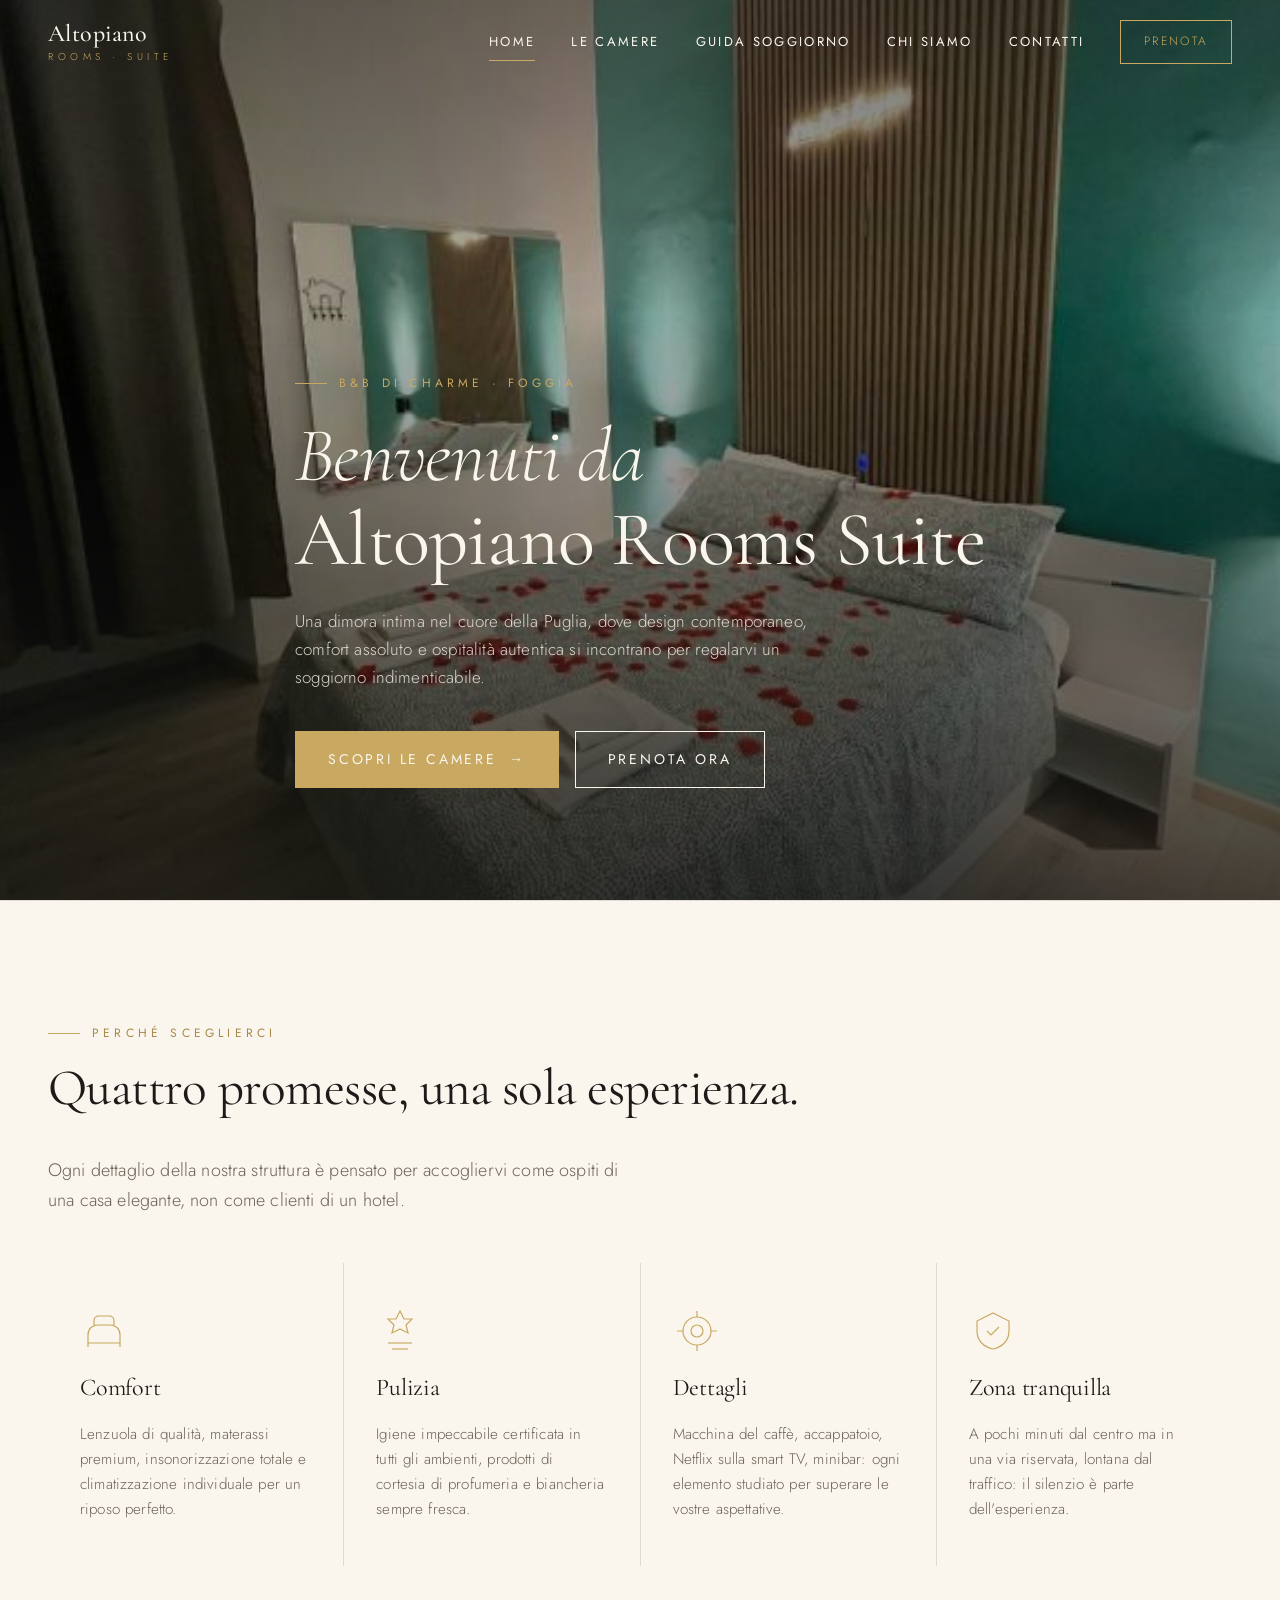
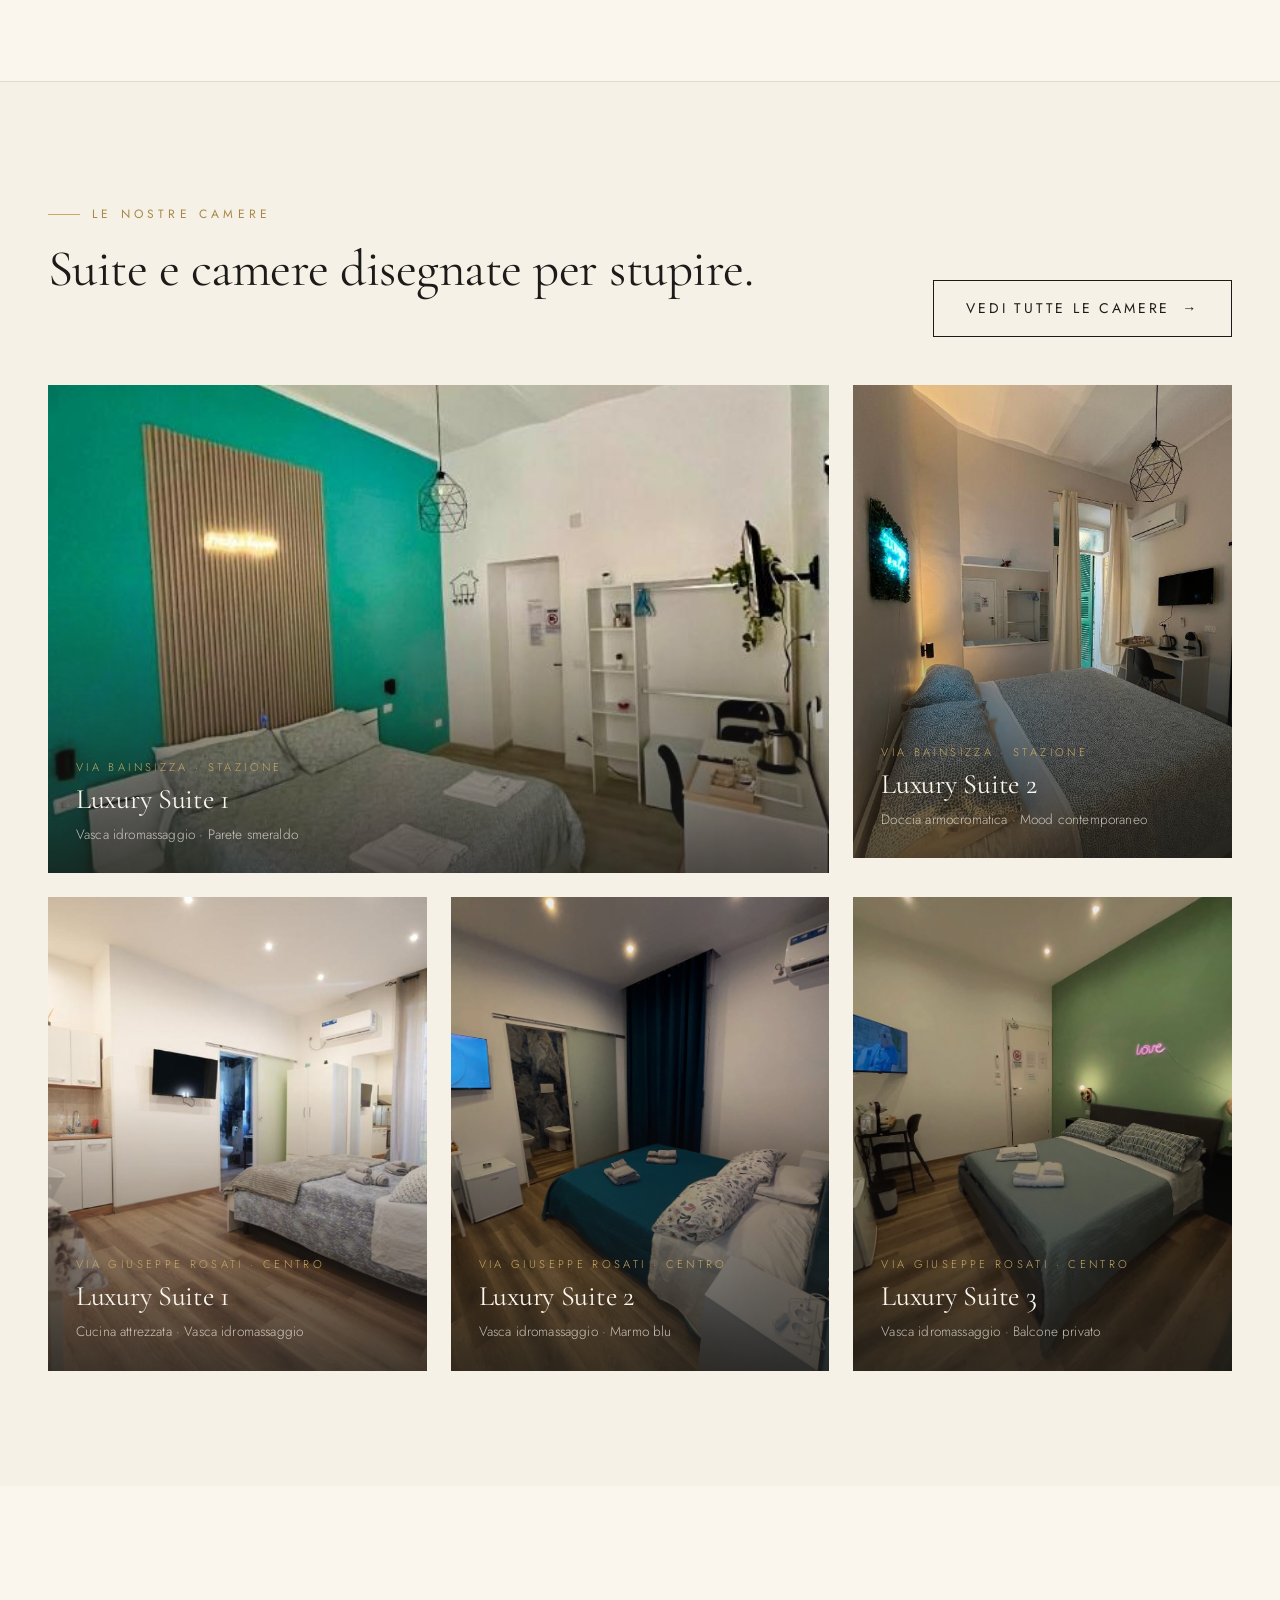
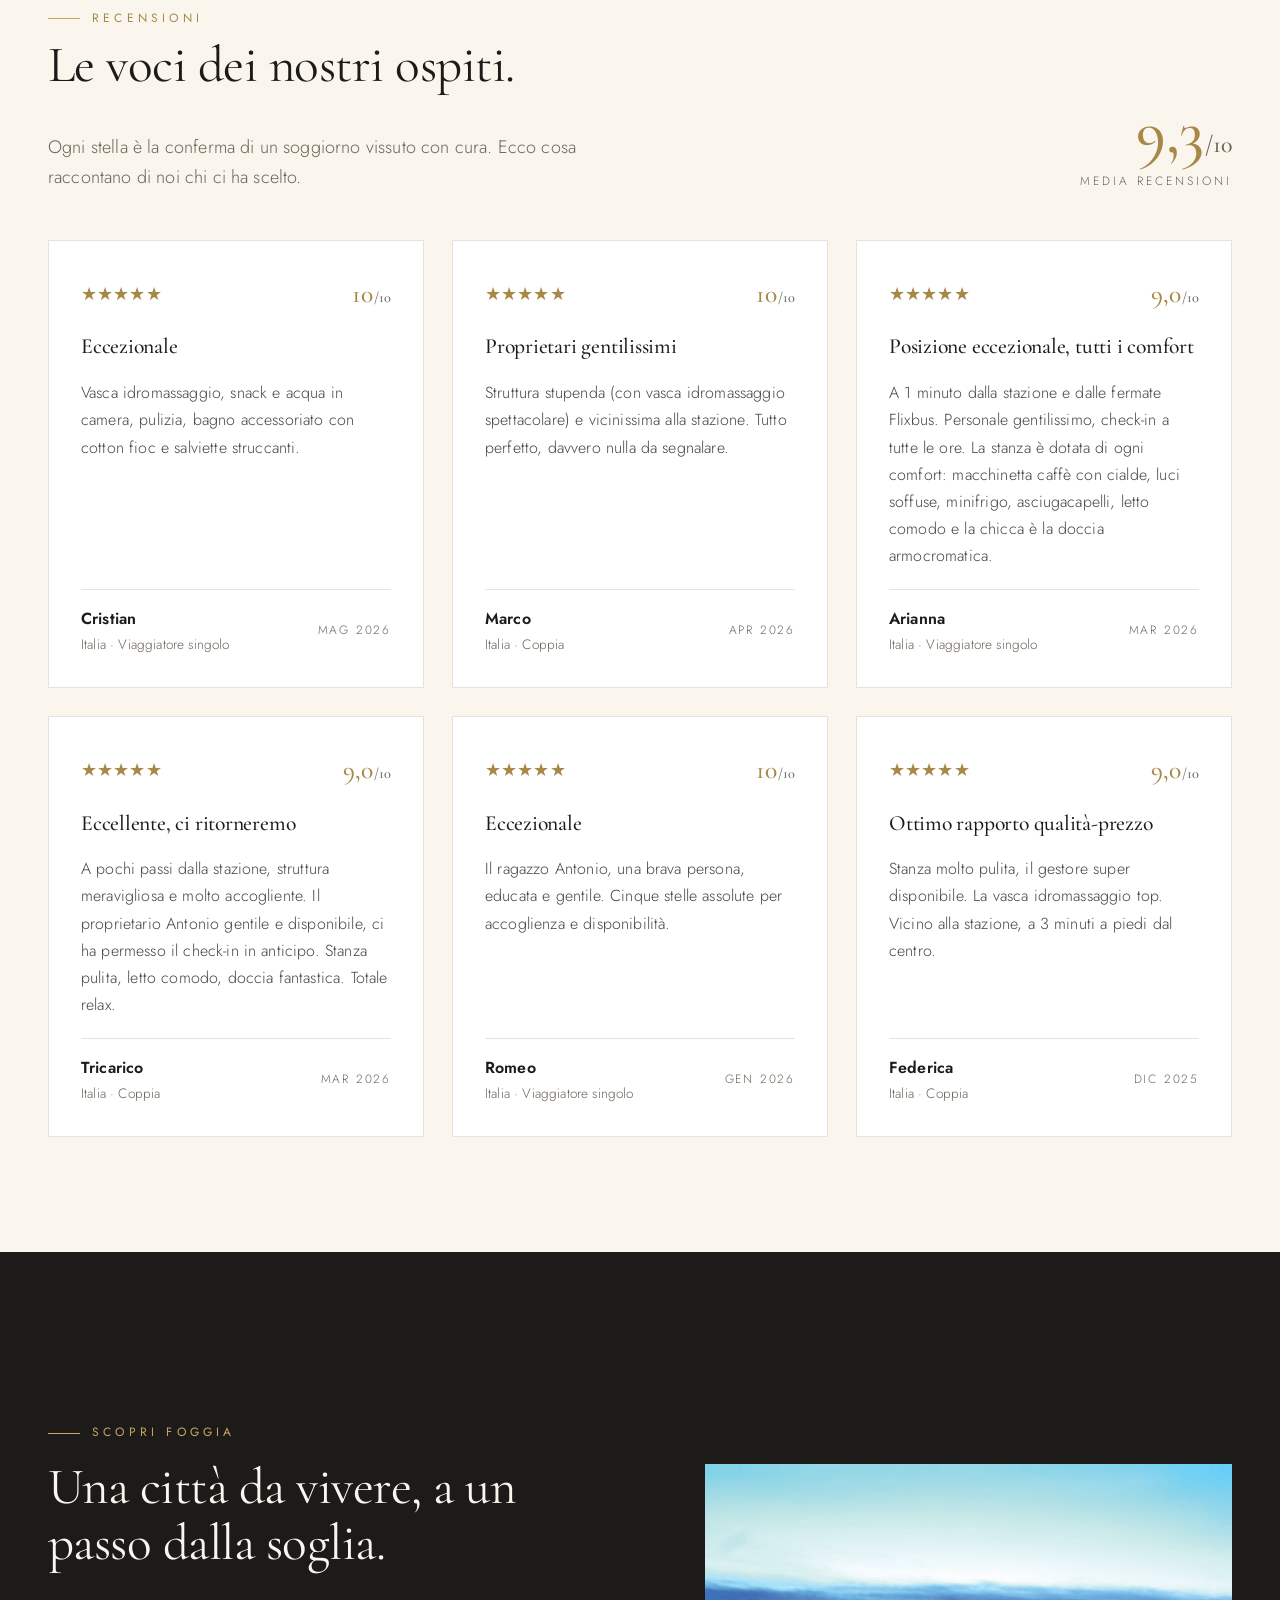
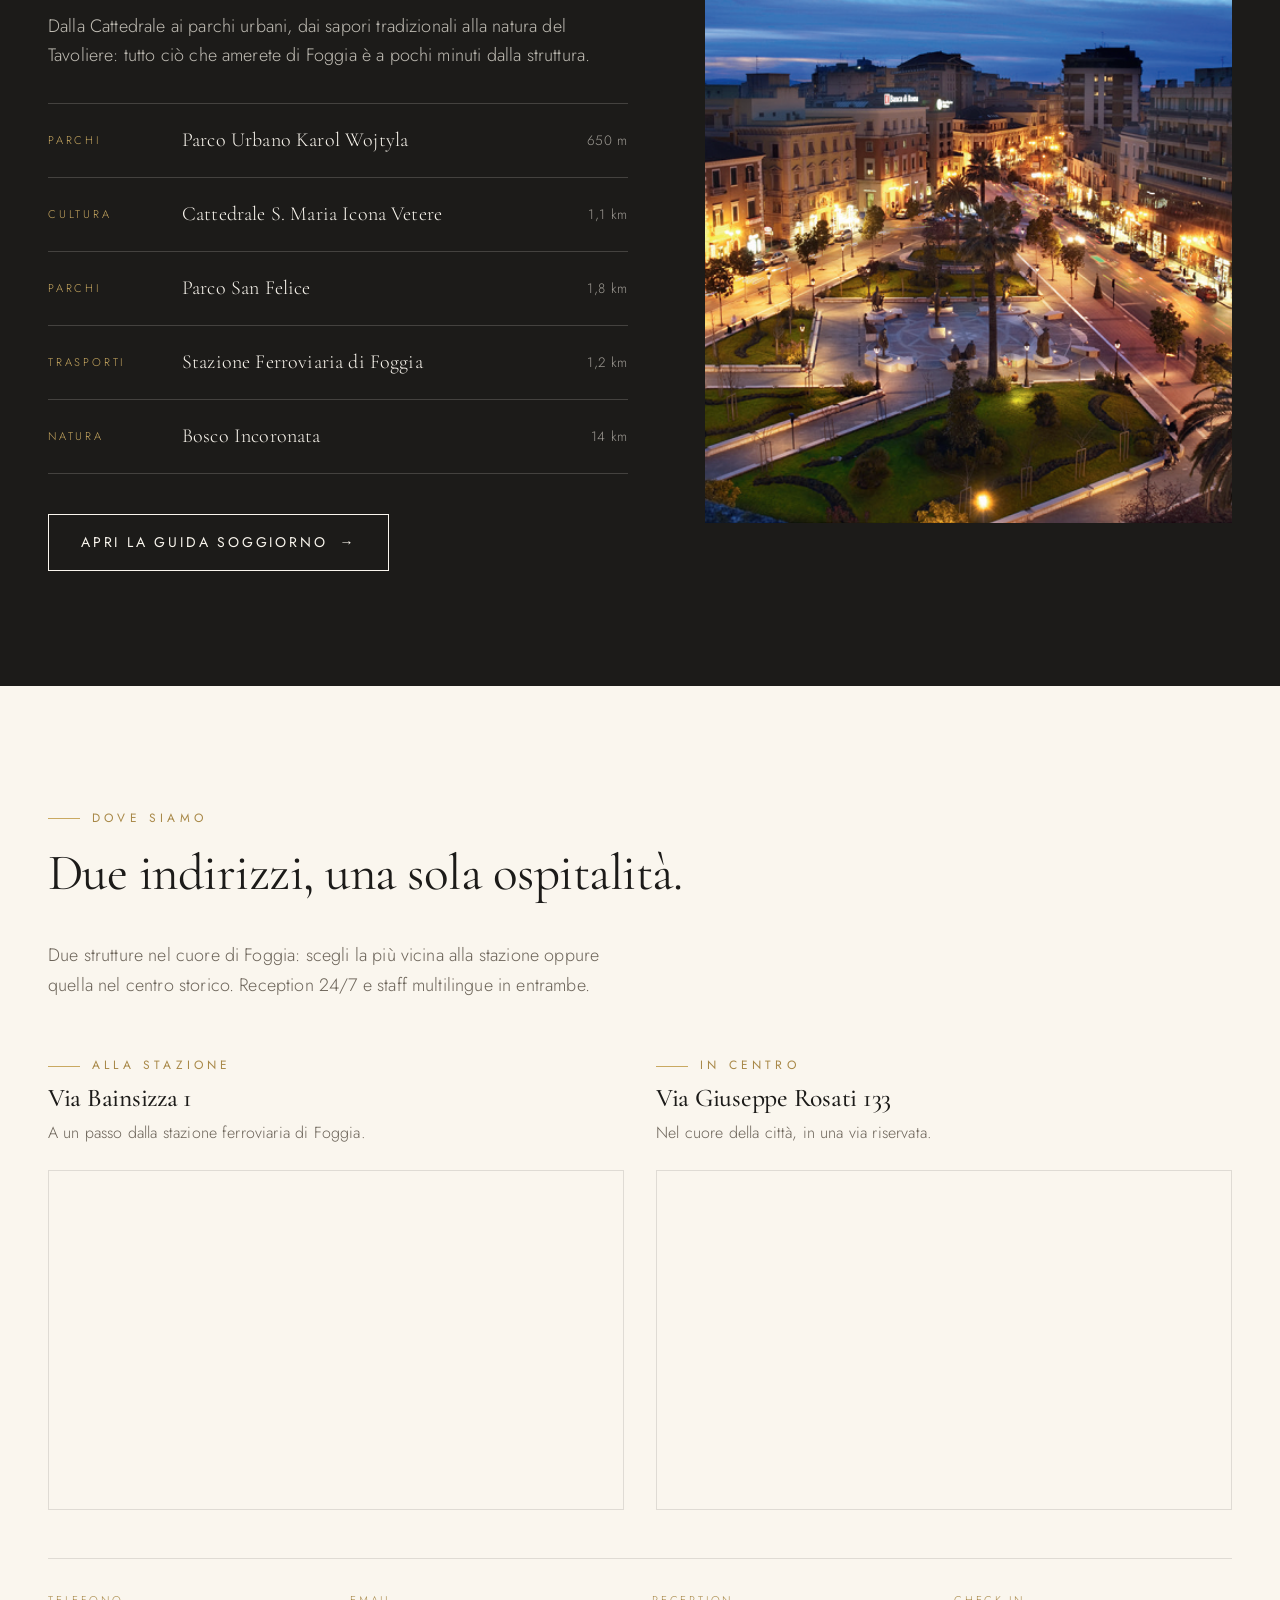
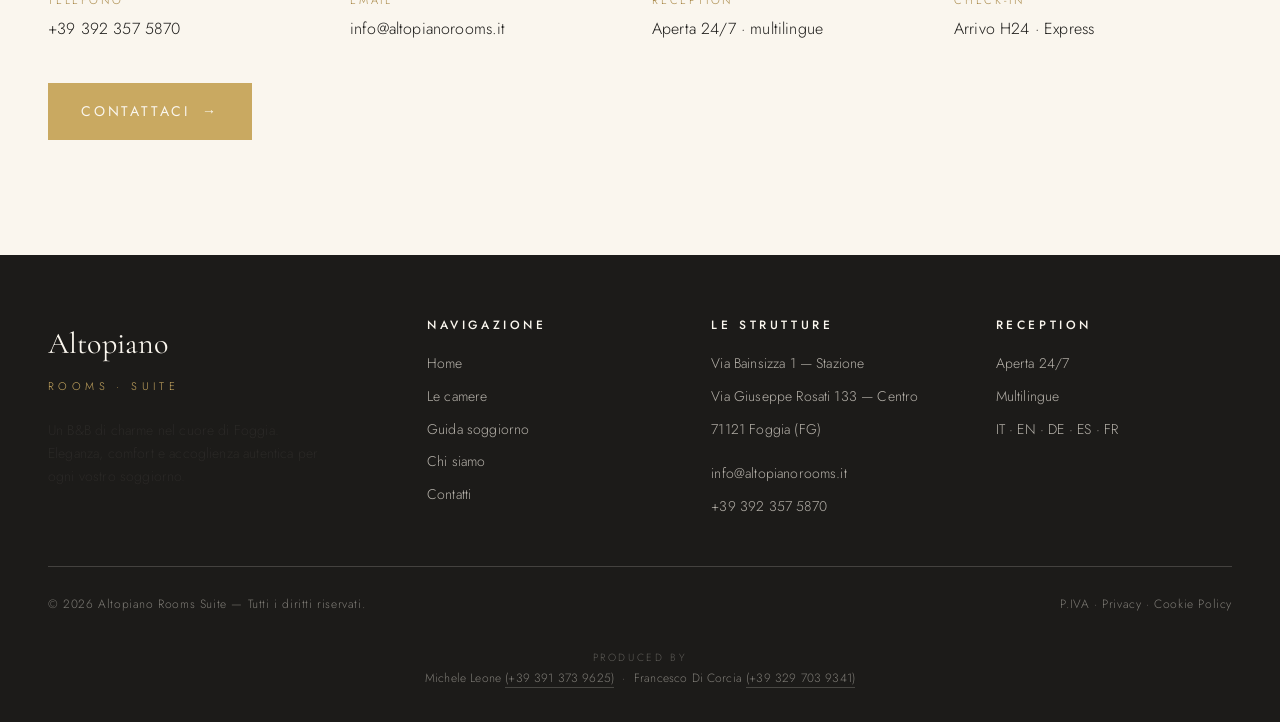
==== commit b701ef0c: "aggiornamento sito" ====
--- a/index.html
+++ b/index.html
@@ -508,6 +508,12 @@
         <span>© 2026 Altopiano Rooms Suite — Tutti i diritti riservati.</span>
         <span>P.IVA · Privacy · Cookie Policy</span>
       </div>
+      <div style="margin-top:1rem; padding-top:1rem; text-align:center; font-size:.75rem; color:rgba(246,241,231,.45); line-height:1.8;">
+        <span style="text-transform:uppercase; letter-spacing:.25em; font-size:.65rem; color:rgba(246,241,231,.3);">produced by</span><br/>
+        Michele Leone <a href="tel:+393913739625" style="color:inherit; border-bottom:1px solid rgba(246,241,231,.2);">(+39 391 373 9625)</a>
+        &nbsp;·&nbsp;
+        Francesco Di Corcia <a href="tel:+393297039341" style="color:inherit; border-bottom:1px solid rgba(246,241,231,.2);">(+39 329 703 9341)</a>
+      </div>
     </div>
   </footer>
 
